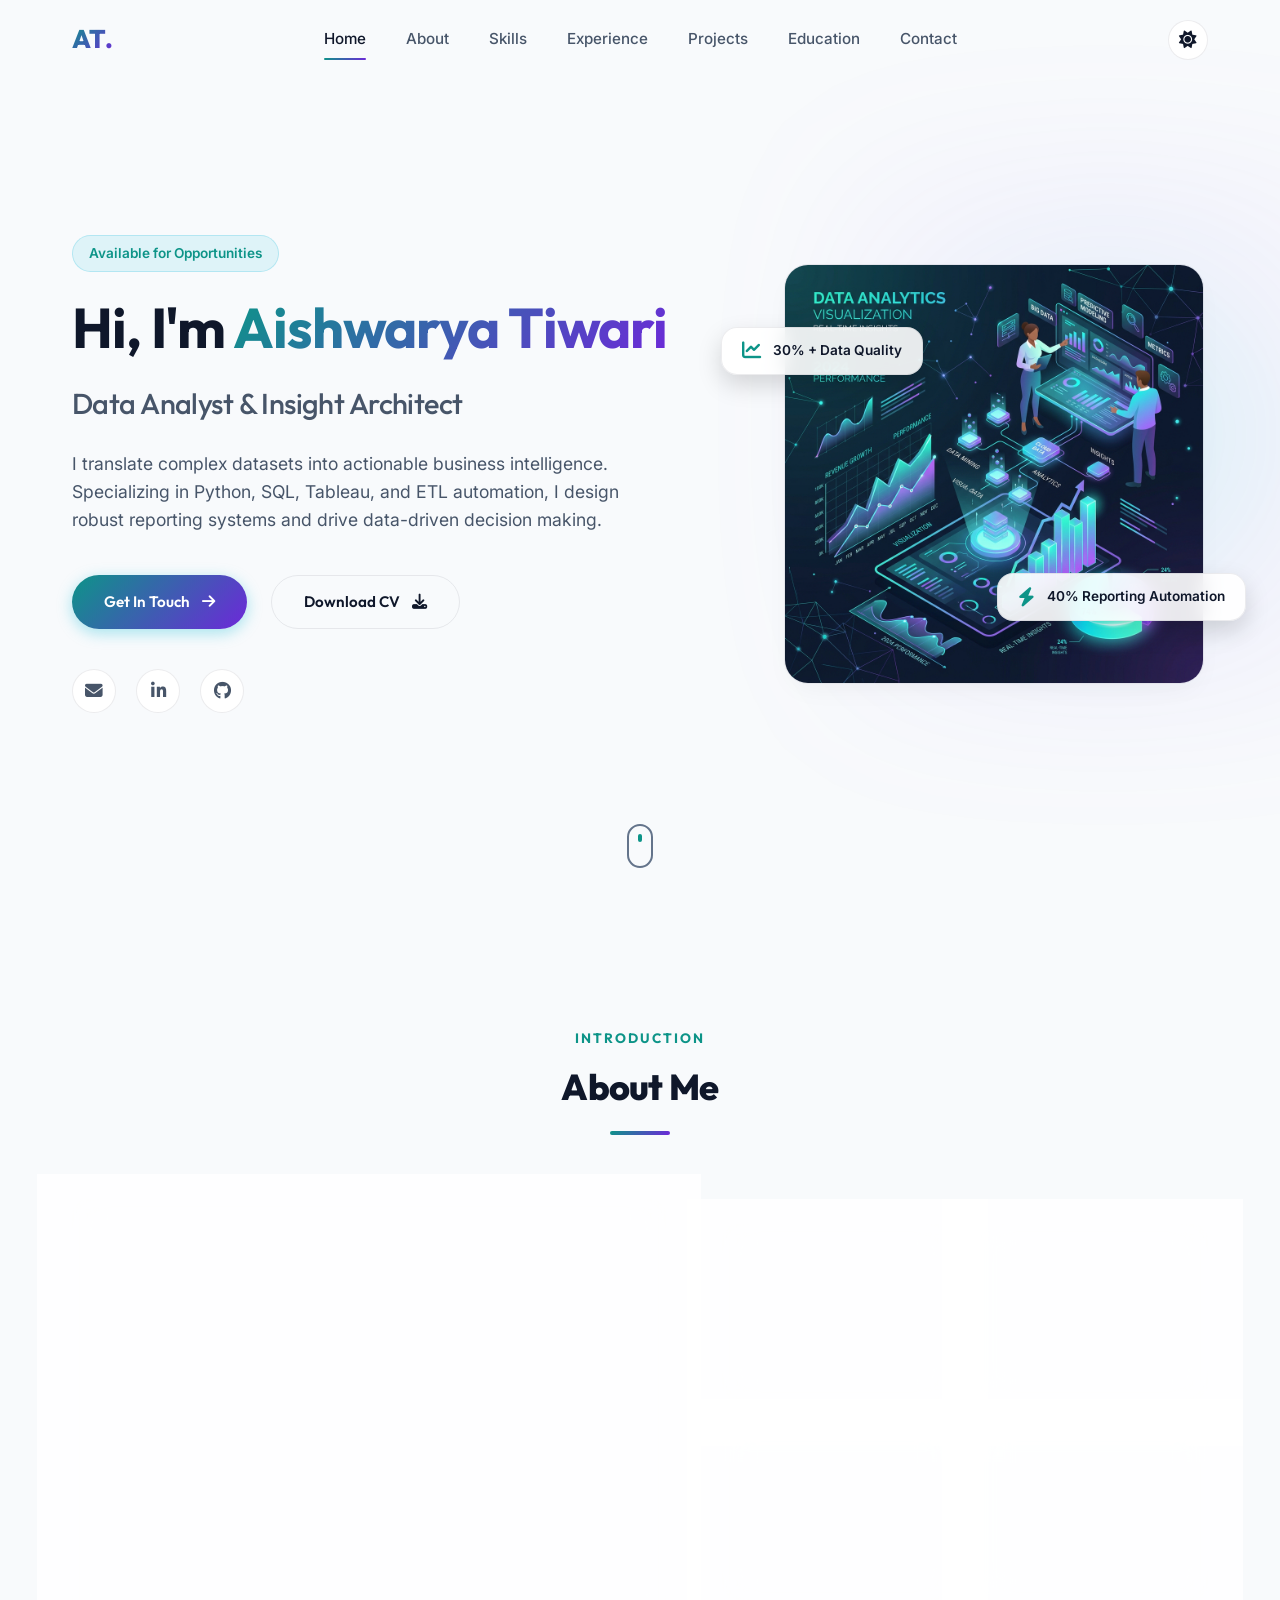
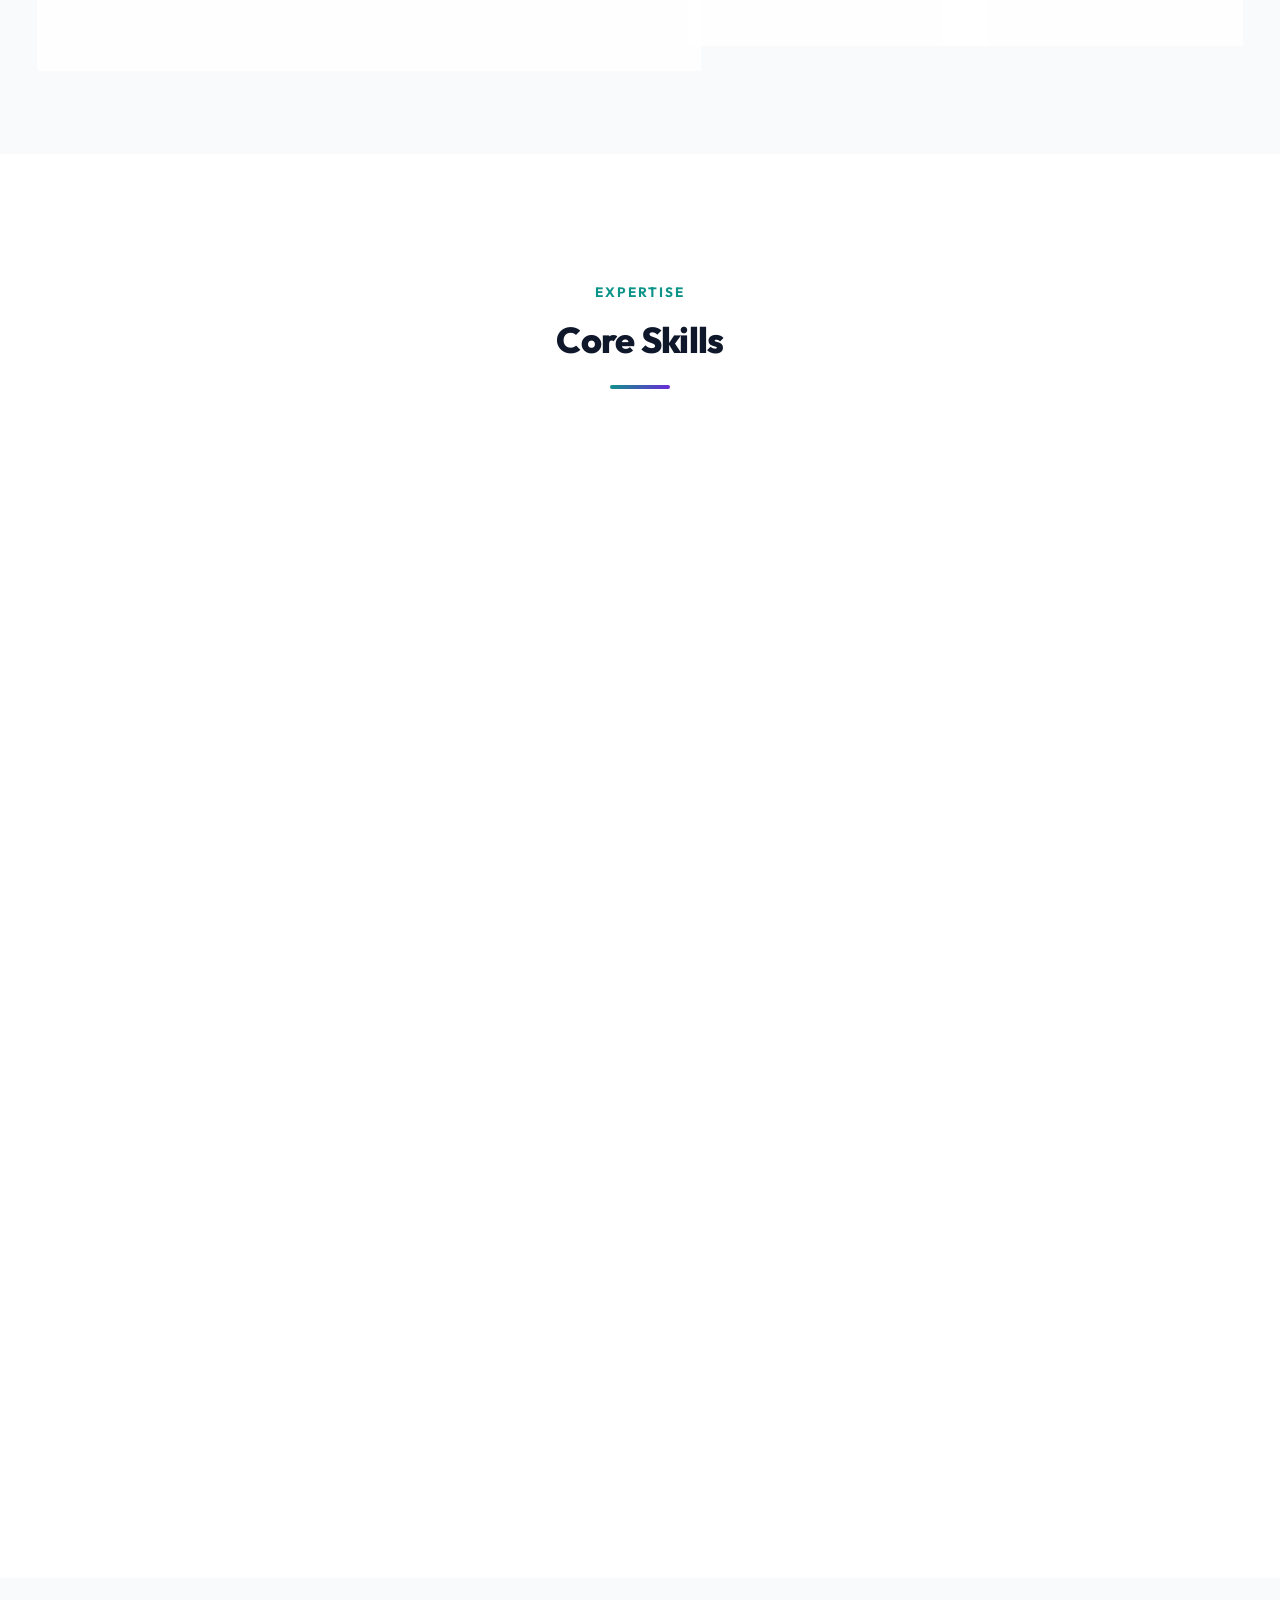
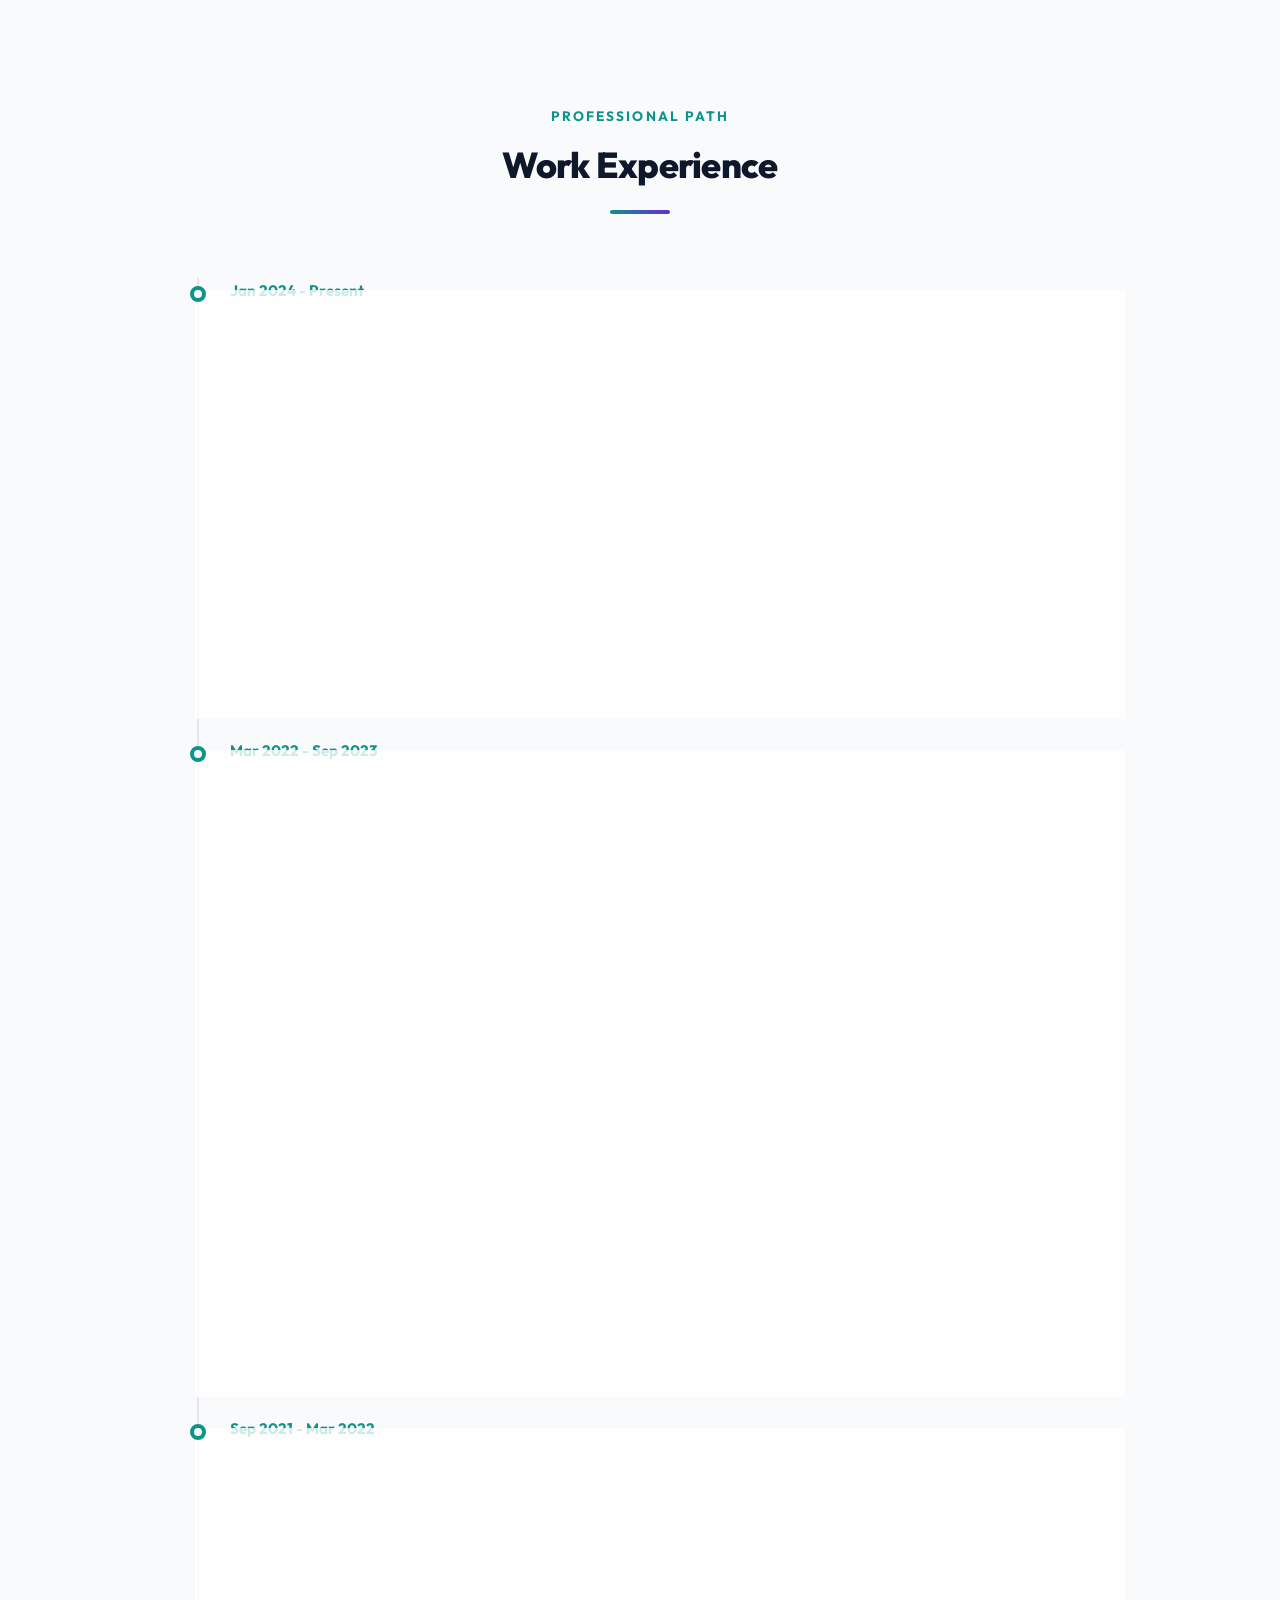
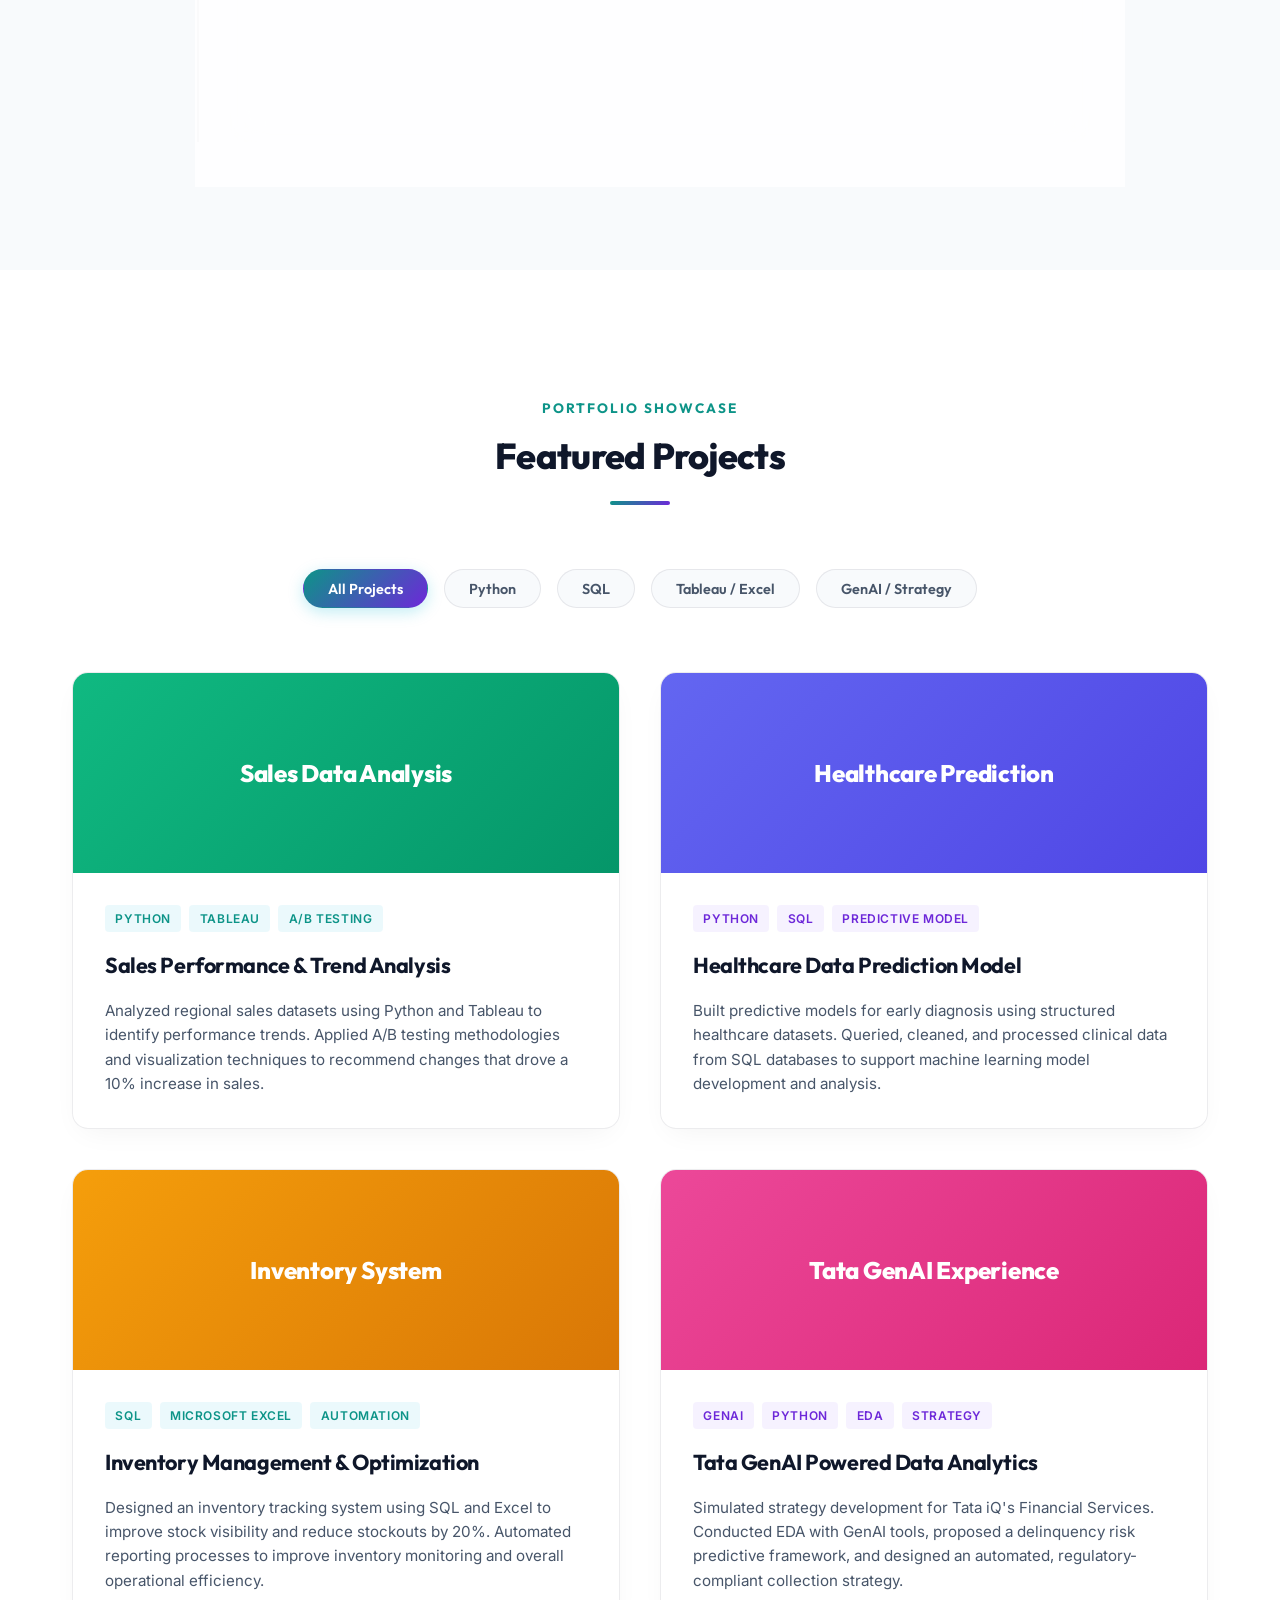
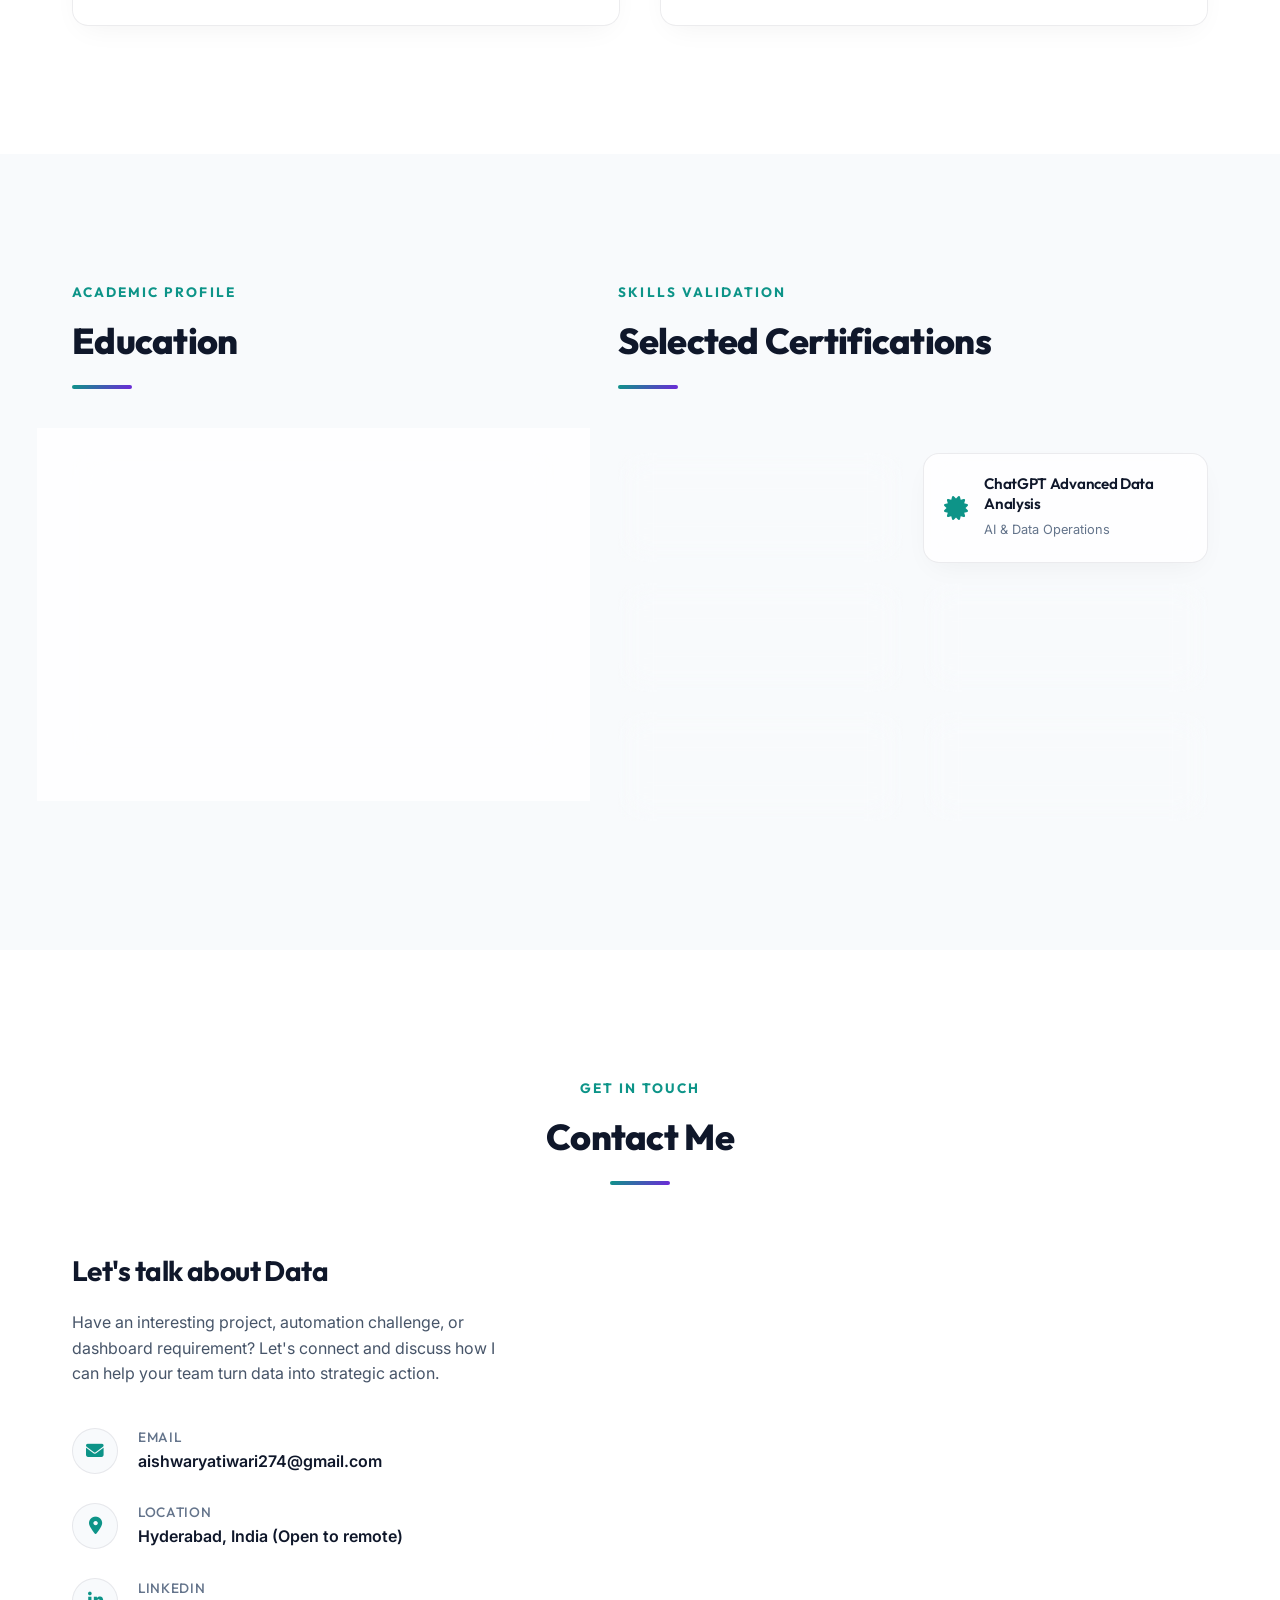
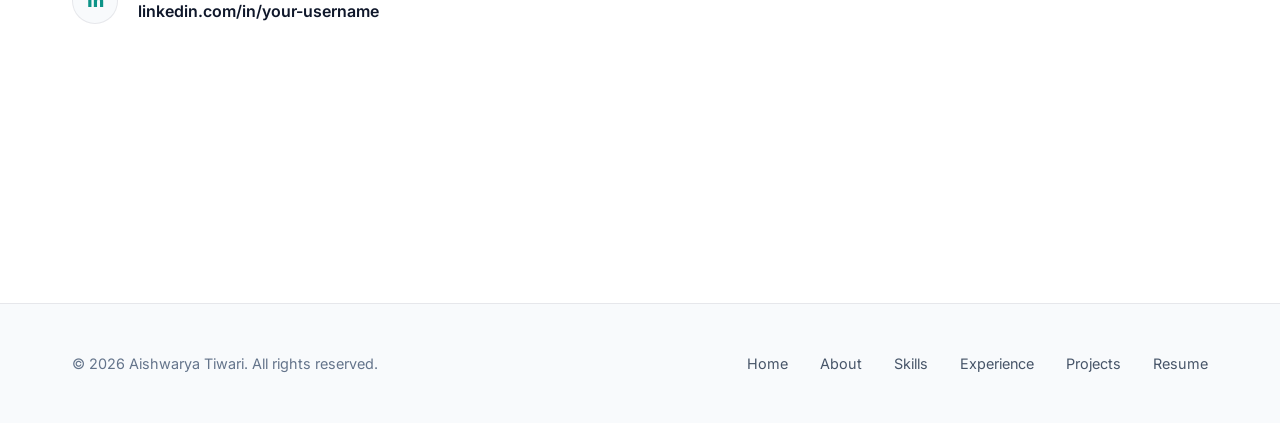
==== index.html @ 939f28e6 "Initial commit of professional portfolio website" ====
<!DOCTYPE html>
<html lang="en">
<head>
    <meta charset="UTF-8">
    <meta name="viewport" content="width=device-width, initial-scale=1.0">
    <meta name="description" content="Aishwarya Tiwari - Professional Data Analyst Portfolio. Highly skilled in SQL, Python, Tableau, ETL pipelines, and GenAI analytics.">
    <meta name="author" content="Aishwarya Tiwari">
    <title>Aishwarya Tiwari | Data Analyst Portfolio</title>
    
    <!-- Google Fonts -->
    <link rel="preconnect" href="https://fonts.googleapis.com">
    <link rel="preconnect" href="https://fonts.gstatic.com" crossorigin>
    <link href="https://fonts.googleapis.com/css2?family=Inter:wght@300;400;500;600;700&family=Outfit:wght@400;500;600;700;800&display=swap" rel="stylesheet">
    
    <!-- FontAwesome for Icons -->
    <link rel="stylesheet" href="https://cdnjs.cloudflare.com/ajax/libs/font-awesome/6.4.0/css/all.min.css">
    
    <!-- Core Stylesheet -->
    <link rel="stylesheet" href="style.css">
</head>
<body class="dark-theme">
    <!-- Navigation Bar -->
    <header class="navbar" id="navbar">
        <div class="nav-container">
            <a href="#home" class="logo">
                <span class="logo-accent">AT.</span>
            </a>
            
            <nav class="nav-links" id="nav-links">
                <a href="#home" class="nav-link active">Home</a>
                <a href="#about" class="nav-link">About</a>
                <a href="#skills" class="nav-link">Skills</a>
                <a href="#experience" class="nav-link">Experience</a>
                <a href="#projects" class="nav-link">Projects</a>
                <a href="#education" class="nav-link">Education</a>
                <a href="#contact" class="nav-link">Contact</a>
            </nav>
            
            <div class="nav-actions">
                <!-- Theme Toggle Switch -->
                <button class="theme-toggle" id="theme-toggle" aria-label="Toggle dark/light theme">
                    <i class="fa-solid fa-moon moon-icon"></i>
                    <i class="fa-solid fa-sun sun-icon"></i>
                </button>
                
                <!-- Mobile Navigation Toggle -->
                <button class="mobile-toggle" id="mobile-toggle" aria-label="Toggle menu">
                    <i class="fa-solid fa-bars"></i>
                </button>
            </div>
        </div>
    </header>

    <!-- Hero Section -->
    <section class="hero-section" id="home">
        <div class="container hero-container">
            <div class="hero-content">
                <span class="hero-badge reveal">Available for Opportunities</span>
                <h1 class="hero-title reveal">
                    Hi, I'm <span class="gradient-text">Aishwarya Tiwari</span>
                </h1>
                <h2 class="hero-subtitle reveal">Data Analyst &amp; Insight Architect</h2>
                <p class="hero-description reveal">
                    I translate complex datasets into actionable business intelligence. Specializing in Python, SQL, Tableau, and ETL automation, I design robust reporting systems and drive data-driven decision making.
                </p>
                <div class="hero-ctas reveal">
                    <a href="#contact" class="btn btn-primary">Get In Touch <i class="fa-solid fa-arrow-right"></i></a>
                    <a href="./resume_ats.pdf" target="_blank" class="btn btn-secondary">Download CV <i class="fa-solid fa-download"></i></a>
                </div>
                <div class="hero-socials reveal">
                    <a href="mailto:aishwaryatiwari274@gmail.com" title="Email Aishwarya" aria-label="Email"><i class="fa-solid fa-envelope"></i></a>
                    <a href="https://linkedin.com/in/your-username" target="_blank" rel="noopener noreferrer" title="LinkedIn Profile" aria-label="LinkedIn"><i class="fa-brands fa-linkedin-in"></i></a>
                    <a href="#" title="GitHub Portfolio" aria-label="GitHub"><i class="fa-brands fa-github"></i></a>
                </div>
            </div>
            <div class="hero-visual reveal">
                <div class="image-wrapper">
                    <img src="assets/data_analytics_hero.png" alt="Data Analytics and Visualization Graphic" class="hero-img">
                    <div class="floating-badge badge-1">
                        <i class="fa-solid fa-chart-line"></i>
                        <span>30% + Data Quality</span>
                    </div>
                    <div class="floating-badge badge-2">
                        <i class="fa-solid fa-bolt"></i>
                        <span>40% Reporting Automation</span>
                    </div>
                </div>
            </div>
        </div>
        <div class="scroll-indicator">
            <a href="#about" aria-label="Scroll Down">
                <div class="mouse">
                    <div class="wheel"></div>
                </div>
            </a>
        </div>
    </section>

    <!-- About Section -->
    <section class="about-section" id="about">
        <div class="container">
            <div class="section-header">
                <span class="section-subtitle">Introduction</span>
                <h2 class="section-title">About Me</h2>
                <div class="section-divider"></div>
            </div>
            <div class="about-grid">
                <div class="about-card glass reveal">
                    <h3 class="card-title">Professional Summary</h3>
                    <p class="about-text">
                        Results-driven Data Analyst with experience in data cleaning, transformation, dashboard development, ETL automation, statistical analysis, and business reporting across freelance and corporate environments.
                    </p>
                    <p class="about-text">
                        Skilled in Python, SQL, Excel, Tableau, Power BI, SAS, A/B testing, hypothesis testing, regression analysis, and data visualization. Proven ability to improve data quality, automate reporting, and deliver insights that support business growth and operational decision-making.
                    </p>
                </div>
                <div class="stats-grid reveal">
                    <div class="stat-card glass">
                        <span class="stat-number gradient-text">30%</span>
                        <span class="stat-label">Data Quality Improvement</span>
                    </div>
                    <div class="stat-card glass">
                        <span class="stat-number gradient-text">40%</span>
                        <span class="stat-label">Manual Effort Reduction</span>
                    </div>
                    <div class="stat-card glass">
                        <span class="stat-number gradient-text">15%</span>
                        <span class="stat-label">Conversion Rate Boost</span>
                    </div>
                    <div class="stat-card glass">
                        <span class="stat-number gradient-text">10%</span>
                        <span class="stat-label">Sales Performance Growth</span>
                    </div>
                </div>
            </div>
        </div>
    </section>

    <!-- Skills Section -->
    <section class="skills-section" id="skills">
        <div class="container">
            <div class="section-header">
                <span class="section-subtitle">Expertise</span>
                <h2 class="section-title">Core Skills</h2>
                <div class="section-divider"></div>
            </div>
            <div class="skills-grid">
                <!-- Category 1 -->
                <div class="skill-category-card glass reveal">
                    <div class="category-header">
                        <div class="category-icon-box"><i class="fa-solid fa-screwdriver-wrench"></i></div>
                        <h3>Tools</h3>
                    </div>
                    <div class="skills-list">
                        <span class="skill-badge">Python</span>
                        <span class="skill-badge">SQL</span>
                        <span class="skill-badge">Tableau</span>
                        <span class="skill-badge">Power BI</span>
                        <span class="skill-badge">Pandas</span>
                        <span class="skill-badge">NumPy</span>
                        <span class="skill-badge">Microsoft Excel</span>
                    </div>
                </div>
                
                <!-- Category 2 -->
                <div class="skill-category-card glass reveal">
                    <div class="category-header">
                        <div class="category-icon-box"><i class="fa-solid fa-magnifying-glass-chart"></i></div>
                        <h3>Analysis</h3>
                    </div>
                    <div class="skills-list">
                        <span class="skill-badge">Data Analysis</span>
                        <span class="skill-badge">Exploratory Data Analysis</span>
                        <span class="skill-badge">Statistical Analysis</span>
                        <span class="skill-badge">A/B Testing</span>
                        <span class="skill-badge">Hypothesis Testing</span>
                        <span class="skill-badge">Regression Analysis</span>
                    </div>
                </div>

                <!-- Category 3 -->
                <div class="skill-category-card glass reveal">
                    <div class="category-header">
                        <div class="category-icon-box"><i class="fa-solid fa-database"></i></div>
                        <h3>Data Operations</h3>
                    </div>
                    <div class="skills-list">
                        <span class="skill-badge">Data Cleaning</span>
                        <span class="skill-badge">Data Transformation</span>
                        <span class="skill-badge">Data Validation</span>
                        <span class="skill-badge">ETL Pipelines</span>
                        <span class="skill-badge">Data Preprocessing</span>
                        <span class="skill-badge">Data Quality</span>
                    </div>
                </div>

                <!-- Category 4 -->
                <div class="skill-category-card glass reveal">
                    <div class="category-header">
                        <div class="category-icon-box"><i class="fa-solid fa-chart-simple"></i></div>
                        <h3>Reporting</h3>
                    </div>
                    <div class="skills-list">
                        <span class="skill-badge">Dashboard Development</span>
                        <span class="skill-badge">Data Visualization</span>
                        <span class="skill-badge">Business Intelligence</span>
                        <span class="skill-badge">Reporting Automation</span>
                    </div>
                </div>

                <!-- Category 5 -->
                <div class="skill-category-card glass reveal span-2">
                    <div class="category-header">
                        <div class="category-icon-box"><i class="fa-solid fa-bullseye"></i></div>
                        <h3>Go-To-Market (GTM) Engineering</h3>
                    </div>
                    <div class="skills-list">
                        <span class="skill-badge">Go-To-Market (GTM) Strategy</span>
                        <span class="skill-badge">Customer Journey Tracking</span>
                        <span class="skill-badge">CRM System Architecture</span>
                        <span class="skill-badge">Revenue Operations (RevOps)</span>
                        <span class="skill-badge">Marketing Automation Systems</span>
                        <span class="skill-badge">API &amp; Webhook Integrations</span>
                        <span class="skill-badge">Product-Led Growth (PLG) Tech Stack</span>
                        <span class="skill-badge">Customer Data Platform (CDP) Setup</span>
                    </div>
                </div>
            </div>
        </div>
    </section>

    <!-- Experience Section -->
    <section class="experience-section" id="experience">
        <div class="container">
            <div class="section-header">
                <span class="section-subtitle">Professional Path</span>
                <h2 class="section-title">Work Experience</h2>
                <div class="section-divider"></div>
            </div>
            
            <div class="timeline">
                <!-- Item 1 -->
                <div class="timeline-item reveal">
                    <div class="timeline-dot"></div>
                    <div class="timeline-date">Jan 2024 - Present</div>
                    <div class="timeline-content glass">
                        <div class="timeline-header">
                            <div>
                                <h3 class="role-title">Freelance Data Analyst</h3>
                                <h4 class="company-name">Self-Employed</h4>
                            </div>
                            <span class="location-badge"><i class="fa-solid fa-location-dot"></i> Hyderabad, India</span>
                        </div>
                        <ul class="timeline-bullets">
                            <li>Developed interactive dashboards and reports for startups and SMEs using Tableau and Power BI, translating business needs into visual solutions.</li>
                            <li>Cleaned, profiled, and validated large datasets to improve data accuracy, reporting quality, and data catalog governance.</li>
                            <li>Built automated ETL pipelines using Python and SQL for streamlined reporting workflows and scheduled data updates.</li>
                        </ul>
                    </div>
                </div>

                <!-- Item 2 -->
                <div class="timeline-item reveal">
                    <div class="timeline-dot"></div>
                    <div class="timeline-date">Mar 2022 - Sep 2023</div>
                    <div class="timeline-content glass">
                        <div class="timeline-header">
                            <div>
                                <h3 class="role-title">Test Engineer (Data Quality)</h3>
                                <h4 class="company-name">Corporate Environment</h4>
                            </div>
                            <span class="location-badge"><i class="fa-solid fa-location-dot"></i> Indore, India</span>
                        </div>
                        <ul class="timeline-bullets">
                            <li>Performed rigorous data cleaning, schema transformation, and validation processes that improved overall data quality by 30%.</li>
                            <li>Conducted A/B testing and statistical analysis to evaluate product performance trends and suggest improvements that boosted conversion rates by 15%.</li>
                            <li>Designed interactive, real-time Tableau dashboards to monitor data metrics and assist operations in strategic decision-making.</li>
                            <li>Automated recurring data quality and ingestion reports using Python scripts and complex SQL queries, reducing manual reporting effort by 40%.</li>
                            <li>Extracted, structured, labeled, and cleaned data from AI-generated datasets and email panels for analytics workflows.</li>
                            <li>Collaborated with cross-functional teams in the United States and China to ensure data pipeline consistency and multi-region reporting accuracy.</li>
                            <li>Utilized Microsoft Excel extensively for quick analysis, reconciliation tasks, and data tracking.</li>
                        </ul>
                    </div>
                </div>

                <!-- Item 3 -->
                <div class="timeline-item reveal">
                    <div class="timeline-dot"></div>
                    <div class="timeline-date">Sep 2021 - Mar 2022</div>
                    <div class="timeline-content glass">
                        <div class="timeline-header">
                            <div>
                                <h3 class="role-title">Assistant System Engineer</h3>
                                <h4 class="company-name">Technology Firm</h4>
                            </div>
                            <span class="location-badge"><i class="fa-solid fa-location-dot"></i> Gurgaon, Manesar, India</span>
                        </div>
                        <ul class="timeline-bullets">
                            <li>Assisted with engineering data documentation, system health reporting, and issue tracking.</li>
                            <li>Analyzed technical system issues, documented solutions, and improved technical support workflows.</li>
                            <li>Coordinated with engineering teams to deliver status reports, data updates, and technical presentations.</li>
                        </ul>
                    </div>
                </div>
            </div>
        </div>
    </section>

    <!-- Projects Section -->
    <section class="projects-section" id="projects">
        <div class="container">
            <div class="section-header">
                <span class="section-subtitle">Portfolio Showcase</span>
                <h2 class="section-title">Featured Projects</h2>
                <div class="section-divider"></div>
            </div>

            <!-- Project Filters -->
            <div class="project-filters reveal">
                <button class="filter-btn active" data-filter="all">All Projects</button>
                <button class="filter-btn" data-filter="python">Python</button>
                <button class="filter-btn" data-filter="sql">SQL</button>
                <button class="filter-btn" data-filter="tableau">Tableau / Excel</button>
                <button class="filter-btn" data-filter="genai">GenAI / Strategy</button>
            </div>

            <!-- Projects Grid -->
            <div class="projects-grid">
                <!-- Project 1 -->
                <div class="project-card glass reveal" data-tags="python tableau">
                    <div class="project-media">
                        <div class="project-overlay">
                            <span class="project-icon"><i class="fa-solid fa-chart-pie"></i></span>
                        </div>
                        <div class="project-media-placeholder p-gradient-1">
                            <span>Sales Data Analysis</span>
                        </div>
                    </div>
                    <div class="project-info">
                        <div class="project-tags">
                            <span class="tag">Python</span>
                            <span class="tag">Tableau</span>
                            <span class="tag">A/B Testing</span>
                        </div>
                        <h3 class="project-title">Sales Performance &amp; Trend Analysis</h3>
                        <p class="project-description">
                            Analyzed regional sales datasets using Python and Tableau to identify performance trends. Applied A/B testing methodologies and visualization techniques to recommend changes that drove a 10% increase in sales.
                        </p>
                    </div>
                </div>

                <!-- Project 2 -->
                <div class="project-card glass reveal" data-tags="python sql">
                    <div class="project-media">
                        <div class="project-overlay">
                            <span class="project-icon"><i class="fa-solid fa-heart-pulse"></i></span>
                        </div>
                        <div class="project-media-placeholder p-gradient-2">
                            <span>Healthcare Prediction</span>
                        </div>
                    </div>
                    <div class="project-info">
                        <div class="project-tags">
                            <span class="tag">Python</span>
                            <span class="tag">SQL</span>
                            <span class="tag">Predictive Model</span>
                        </div>
                        <h3 class="project-title">Healthcare Data Prediction Model</h3>
                        <p class="project-description">
                            Built predictive models for early diagnosis using structured healthcare datasets. Queried, cleaned, and processed clinical data from SQL databases to support machine learning model development and analysis.
                        </p>
                    </div>
                </div>

                <!-- Project 3 -->
                <div class="project-card glass reveal" data-tags="sql tableau">
                    <div class="project-media">
                        <div class="project-overlay">
                            <span class="project-icon"><i class="fa-solid fa-warehouse"></i></span>
                        </div>
                        <div class="project-media-placeholder p-gradient-3">
                            <span>Inventory System</span>
                        </div>
                    </div>
                    <div class="project-info">
                        <div class="project-tags">
                            <span class="tag">SQL</span>
                            <span class="tag">Microsoft Excel</span>
                            <span class="tag">Automation</span>
                        </div>
                        <h3 class="project-title">Inventory Management &amp; Optimization</h3>
                        <p class="project-description">
                            Designed an inventory tracking system using SQL and Excel to improve stock visibility and reduce stockouts by 20%. Automated reporting processes to improve inventory monitoring and overall operational efficiency.
                        </p>
                    </div>
                </div>

                <!-- Project 4 -->
                <div class="project-card glass reveal" data-tags="genai python">
                    <div class="project-media">
                        <div class="project-overlay">
                            <span class="project-icon"><i class="fa-solid fa-brain"></i></span>
                        </div>
                        <div class="project-media-placeholder p-gradient-4">
                            <span>Tata GenAI Experience</span>
                        </div>
                    </div>
                    <div class="project-info">
                        <div class="project-tags">
                            <span class="tag">GenAI</span>
                            <span class="tag">Python</span>
                            <span class="tag">EDA</span>
                            <span class="tag">Strategy</span>
                        </div>
                        <h3 class="project-title">Tata GenAI Powered Data Analytics</h3>
                        <p class="project-description">
                            Simulated strategy development for Tata iQ's Financial Services. Conducted EDA with GenAI tools, proposed a delinquency risk predictive framework, and designed an automated, regulatory-compliant collection strategy.
                        </p>
                    </div>
                </div>
            </div>
        </div>
    </section>

    <!-- Education & Certifications Section -->
    <section class="education-section" id="education">
        <div class="container">
            <div class="edu-cert-grid">
                <!-- Education -->
                <div class="education-box reveal">
                    <div class="section-header align-left">
                        <span class="section-subtitle">Academic Profile</span>
                        <h2 class="section-title">Education</h2>
                        <div class="section-divider"></div>
                    </div>
                    <div class="education-card glass">
                        <div class="edu-icon"><i class="fa-solid fa-graduation-cap"></i></div>
                        <div class="edu-details">
                            <span class="edu-year">2015 - 2019</span>
                            <h3 class="edu-degree">Bachelor of Engineering</h3>
                            <h4 class="edu-institute">Samrat Ashok Technological Institute</h4>
                            <p class="edu-text">Completed engineering degree with coursework focusing on logic, computing systems, analytics, and problem-solving methodologies.</p>
                        </div>
                    </div>
                </div>

                <!-- Certifications -->
                <div class="certifications-box reveal">
                    <div class="section-header align-left">
                        <span class="section-subtitle">Skills Validation</span>
                        <h2 class="section-title">Selected Certifications</h2>
                        <div class="section-divider"></div>
                    </div>
                    <div class="cert-grid">
                        <div class="cert-card glass">
                            <i class="fa-solid fa-certificate cert-icon"></i>
                            <div>
                                <h4>Google Data Analytics Specialization</h4>
                                <span>Coursera</span>
                            </div>
                        </div>
                        <div class="cert-card glass">
                            <i class="fa-solid fa-certificate cert-icon"></i>
                            <div>
                                <h4>ChatGPT Advanced Data Analysis</h4>
                                <span>AI &amp; Data Operations</span>
                            </div>
                        </div>
                        <div class="cert-card glass">
                            <i class="fa-solid fa-certificate cert-icon"></i>
                            <div>
                                <h4>Generative AI Prompt Engineering</h4>
                                <span>AI Applications</span>
                            </div>
                        </div>
                        <div class="cert-card glass">
                            <i class="fa-solid fa-certificate cert-icon"></i>
                            <div>
                                <h4>Data Analysis with R Programming</h4>
                                <span>Statistical Analytics</span>
                            </div>
                        </div>
                        <div class="cert-card glass">
                            <i class="fa-solid fa-certificate cert-icon"></i>
                            <div>
                                <h4>Data Through the Art of Visualization</h4>
                                <span>BI &amp; Presentation</span>
                            </div>
                        </div>
                        <div class="cert-card glass">
                            <i class="fa-solid fa-certificate cert-icon"></i>
                            <div>
                                <h4>Process Data from Dirty to Clean</h4>
                                <span>Data Wrangling</span>
                            </div>
                        </div>
                    </div>
                </div>
            </div>
        </div>
    </section>

    <!-- Contact Section -->
    <section class="contact-section" id="contact">
        <div class="container">
            <div class="section-header">
                <span class="section-subtitle">Get in Touch</span>
                <h2 class="section-title">Contact Me</h2>
                <div class="section-divider"></div>
            </div>

            <div class="contact-grid">
                <div class="contact-info-panel reveal">
                    <h3 class="contact-panel-title">Let's talk about Data</h3>
                    <p class="contact-panel-text">
                        Have an interesting project, automation challenge, or dashboard requirement? Let's connect and discuss how I can help your team turn data into strategic action.
                    </p>
                    
                    <div class="contact-details-list">
                        <div class="contact-item">
                            <div class="contact-icon"><i class="fa-solid fa-envelope"></i></div>
                            <div>
                                <h4>Email</h4>
                                <a href="mailto:aishwaryatiwari274@gmail.com">aishwaryatiwari274@gmail.com</a>
                            </div>
                        </div>
                        
                        <div class="contact-item">
                            <div class="contact-icon"><i class="fa-solid fa-location-dot"></i></div>
                            <div>
                                <h4>Location</h4>
                                <span>Hyderabad, India (Open to remote)</span>
                            </div>
                        </div>

                        <div class="contact-item">
                            <div class="contact-icon"><i class="fa-brands fa-linkedin-in"></i></div>
                            <div>
                                <h4>LinkedIn</h4>
                                <a href="https://linkedin.com/in/your-username" target="_blank" rel="noopener noreferrer">linkedin.com/in/your-username</a>
                            </div>
                        </div>
                    </div>
                </div>

                <div class="contact-form-panel glass reveal">
                    <form id="contact-form" class="contact-form">
                        <div class="form-row">
                            <div class="form-group">
                                <label for="form-name">Name</label>
                                <input type="text" id="form-name" placeholder="John Doe" required>
                            </div>
                            <div class="form-group">
                                <label for="form-email">Email</label>
                                <input type="email" id="form-email" placeholder="john@example.com" required>
                            </div>
                        </div>
                        <div class="form-group">
                            <label for="form-subject">Subject</label>
                            <input type="text" id="form-subject" placeholder="Project Discussion" required>
                        </div>
                        <div class="form-group">
                            <label for="form-message">Message</label>
                            <textarea id="form-message" rows="5" placeholder="Write your message here..." required></textarea>
                        </div>
                        
                        <button type="submit" class="btn btn-primary btn-submit">
                            Send Message <i class="fa-solid fa-paper-plane"></i>
                        </button>
                    </form>
                    <div id="form-status" class="form-status hidden"></div>
                </div>
            </div>
        </div>
    </section>

    <!-- Footer -->
    <footer class="footer">
        <div class="container footer-container">
            <p class="copyright">&copy; 2026 Aishwarya Tiwari. All rights reserved.</p>
            <div class="footer-links">
                <a href="#home">Home</a>
                <a href="#about">About</a>
                <a href="#skills">Skills</a>
                <a href="#experience">Experience</a>
                <a href="#projects">Projects</a>
                <a href="./resume_ats.pdf" target="_blank">Resume</a>
            </div>
        </div>
    </footer>

    <!-- Core Script -->
    <script src="script.js"></script>
</body>
</html>
---- style.css ----
/* ==========================================================================
   CSS Variables & Theme Definitions
   ========================================================================== */
:root {
    /* Fonts */
    --font-heading: 'Outfit', sans-serif;
    --font-body: 'Inter', sans-serif;
    
    /* Layout */
    --max-width: 1200px;
    --nav-height: 80px;
    
    /* Transitions */
    --transition-fast: all 0.2s cubic-bezier(0.4, 0, 0.2, 1);
    --transition-normal: all 0.4s cubic-bezier(0.4, 0, 0.2, 1);
    --transition-slow: all 0.6s cubic-bezier(0.4, 0, 0.2, 1);
}

/* Dark Theme (Default) */
body.dark-theme {
    --bg-primary: #080c14;
    --bg-secondary: #0f1524;
    --bg-glass: rgba(15, 21, 36, 0.75);
    --border-color: rgba(255, 255, 255, 0.08);
    --border-glow: rgba(6, 182, 212, 0.2);
    
    --text-primary: #f3f4f6;
    --text-secondary: #9ca3af;
    --text-muted: #6b7280;
    
    --accent-primary: #06b6d4;     /* Teal */
    --accent-secondary: #8b5cf6;   /* Violet */
    --accent-tertiary: #06b6d4;
    --gradient-1: linear-gradient(135deg, #06b6d4 0%, #8b5cf6 100%);
    --gradient-2: linear-gradient(135deg, #3b82f6 0%, #06b6d4 100%);
    
    --card-shadow: 0 10px 30px -10px rgba(0, 0, 0, 0.6);
    --hover-shadow: 0 20px 40px -15px rgba(6, 182, 212, 0.25);
    --nav-shadow: 0 4px 30px rgba(0, 0, 0, 0.3);
    
    --scrollbar-track: #080c14;
    --scrollbar-thumb: #1e293b;
    --scrollbar-thumb-hover: #334155;
    
    --floating-badge-bg: rgba(15, 21, 36, 0.85);
}

/* Light Theme */
body.light-theme {
    --bg-primary: #f8fafc;
    --bg-secondary: #ffffff;
    --bg-glass: rgba(255, 255, 255, 0.8);
    --border-color: rgba(15, 23, 42, 0.08);
    --border-glow: rgba(13, 148, 136, 0.15);
    
    --text-primary: #0f172a;
    --text-secondary: #475569;
    --text-muted: #64748b;
    
    --accent-primary: #0d9488;     /* Teal */
    --accent-secondary: #6d28d9;   /* Violet */
    --accent-tertiary: #0284c7;    /* Sky Blue */
    --gradient-1: linear-gradient(135deg, #0d9488 0%, #6d28d9 100%);
    --gradient-2: linear-gradient(135deg, #2563eb 0%, #0d9488 100%);
    
    --card-shadow: 0 10px 30px -10px rgba(15, 23, 42, 0.06);
    --hover-shadow: 0 20px 40px -15px rgba(13, 148, 136, 0.15);
    --nav-shadow: 0 4px 30px rgba(15, 23, 42, 0.03);
    
    --scrollbar-track: #f1f5f9;
    --scrollbar-thumb: #cbd5e1;
    --scrollbar-thumb-hover: #94a3b8;
    
    --floating-badge-bg: rgba(255, 255, 255, 0.9);
}

/* ==========================================================================
   Reset & Base Styles
   ========================================================================== */
* {
    margin: 0;
    padding: 0;
    box-sizing: border-box;
    scroll-behavior: smooth;
}

body {
    font-family: var(--font-body);
    background-color: var(--bg-primary);
    color: var(--text-primary);
    line-height: 1.6;
    overflow-x: hidden;
    transition: background-color 0.4s ease, color 0.4s ease;
}

h1, h2, h3, h4, h5, h6 {
    font-family: var(--font-heading);
    font-weight: 700;
    letter-spacing: -0.02em;
}

a {
    color: inherit;
    text-decoration: none;
    transition: var(--transition-fast);
}

ul {
    list-style: none;
}

img {
    max-width: 100%;
    height: auto;
    display: block;
}

/* Custom Scrollbar */
::-webkit-scrollbar {
    width: 10px;
}
::-webkit-scrollbar-track {
    background: var(--scrollbar-track);
}
::-webkit-scrollbar-thumb {
    background: var(--scrollbar-thumb);
    border-radius: 5px;
    border: 2px solid var(--scrollbar-track);
}
::-webkit-scrollbar-thumb:hover {
    background: var(--scrollbar-thumb-hover);
}

/* Container */
.container {
    width: 100%;
    max-width: var(--max-width);
    margin: 0 auto;
    padding: 0 2rem;
}

/* Glassmorphism Base */
.glass {
    background: var(--bg-glass);
    backdrop-filter: blur(16px);
    -webkit-backdrop-filter: blur(16px);
    border: 1px solid var(--border-color);
    box-shadow: var(--card-shadow);
    border-radius: 16px;
    transition: var(--transition-normal);
}

/* ==========================================================================
   Scroll Reveal System
   ========================================================================== */
.reveal {
    opacity: 0;
    transform: translateY(30px);
    transition: opacity 0.8s cubic-bezier(0.16, 1, 0.3, 1), 
                transform 0.8s cubic-bezier(0.16, 1, 0.3, 1);
}

.reveal.active {
    opacity: 1;
    transform: translateY(0);
}

/* ==========================================================================
   Buttons
   ========================================================================== */
.btn {
    display: inline-flex;
    align-items: center;
    gap: 0.75rem;
    padding: 0.875rem 2rem;
    border-radius: 50px;
    font-family: var(--font-heading);
    font-weight: 600;
    font-size: 0.95rem;
    cursor: pointer;
    transition: var(--transition-normal);
    border: none;
    outline: none;
}

.btn-primary {
    background: var(--gradient-1);
    color: #ffffff;
    box-shadow: 0 4px 15px rgba(6, 182, 212, 0.35);
}

.btn-primary:hover {
    transform: translateY(-3px);
    box-shadow: 0 8px 25px rgba(6, 182, 212, 0.45);
}

.btn-secondary {
    background: transparent;
    color: var(--text-primary);
    border: 1px solid var(--border-color);
}

.btn-secondary:hover {
    background: var(--bg-secondary);
    border-color: var(--accent-primary);
    transform: translateY(-3px);
}

/* Gradient Text */
.gradient-text {
    background: var(--gradient-1);
    -webkit-background-clip: text;
    -webkit-text-fill-color: transparent;
    background-clip: text;
}

/* Section Header styling */
.section-header {
    text-align: center;
    margin-bottom: 4rem;
}

.section-header.align-left {
    text-align: left;
}

.section-subtitle {
    font-family: var(--font-heading);
    font-size: 0.85rem;
    text-transform: uppercase;
    letter-spacing: 0.15em;
    color: var(--accent-primary);
    font-weight: 700;
    display: block;
    margin-bottom: 0.5rem;
}

.section-title {
    font-size: 2.25rem;
    font-weight: 800;
    color: var(--text-primary);
}

.section-divider {
    width: 60px;
    height: 4px;
    background: var(--gradient-1);
    margin: 1rem auto 0;
    border-radius: 2px;
}

.section-header.align-left .section-divider {
    margin-left: 0;
}

/* ==========================================================================
   Navigation Bar
   ========================================================================== */
.navbar {
    position: fixed;
    top: 0;
    left: 0;
    width: 100%;
    height: var(--nav-height);
    z-index: 1000;
    transition: var(--transition-normal);
    display: flex;
    align-items: center;
    border-bottom: 1px solid transparent;
}

.navbar.scrolled {
    height: 70px;
    background: var(--bg-glass);
    backdrop-filter: blur(20px);
    -webkit-backdrop-filter: blur(20px);
    border-bottom: 1px solid var(--border-color);
    box-shadow: var(--nav-shadow);
}

.nav-container {
    width: 100%;
    max-width: var(--max-width);
    margin: 0 auto;
    padding: 0 2rem;
    display: flex;
    justify-content: space-between;
    align-items: center;
}

.logo {
    font-family: var(--font-heading);
    font-weight: 800;
    font-size: 1.6rem;
    color: var(--text-primary);
}

.logo-accent {
    background: var(--gradient-1);
    -webkit-background-clip: text;
    -webkit-text-fill-color: transparent;
    background-clip: text;
}

.nav-links {
    display: flex;
    gap: 2.5rem;
}

.nav-link {
    font-size: 0.95rem;
    font-weight: 500;
    color: var(--text-secondary);
    position: relative;
    padding: 0.5rem 0;
}

.nav-link:hover, .nav-link.active {
    color: var(--text-primary);
}

.nav-link::after {
    content: '';
    position: absolute;
    bottom: 0;
    left: 0;
    width: 0;
    height: 2px;
    background: var(--gradient-1);
    transition: var(--transition-normal);
    border-radius: 2px;
}

.nav-link:hover::after, .nav-link.active::after {
    width: 100%;
}

.nav-actions {
    display: flex;
    align-items: center;
    gap: 1.5rem;
}

/* Theme Toggle Button */
.theme-toggle {
    background: var(--bg-secondary);
    border: 1px solid var(--border-color);
    color: var(--text-primary);
    width: 40px;
    height: 40px;
    border-radius: 50%;
    display: flex;
    align-items: center;
    justify-content: center;
    cursor: pointer;
    font-size: 1.1rem;
    transition: var(--transition-normal);
}

.theme-toggle:hover {
    border-color: var(--accent-primary);
    color: var(--accent-primary);
    transform: scale(1.05);
}

body.dark-theme .sun-icon {
    display: none;
}
body.dark-theme .moon-icon {
    display: block;
}
body.light-theme .sun-icon {
    display: block;
}
body.light-theme .moon-icon {
    display: none;
}

.mobile-toggle {
    display: none;
    background: none;
    border: none;
    color: var(--text-primary);
    font-size: 1.4rem;
    cursor: pointer;
}

/* ==========================================================================
   Hero Section
   ========================================================================== */
.hero-section {
    min-height: 100vh;
    display: flex;
    align-items: center;
    padding-top: var(--nav-height);
    position: relative;
    overflow: hidden;
}

/* Abstract subtle gradient backing glow */
.hero-section::before {
    content: '';
    position: absolute;
    top: 15%;
    right: -10%;
    width: 600px;
    height: 600px;
    background: radial-gradient(circle, rgba(6, 182, 212, 0.15) 0%, rgba(139, 92, 246, 0.05) 50%, rgba(0,0,0,0) 100%);
    z-index: -1;
    filter: blur(60px);
}

.hero-container {
    display: grid;
    grid-template-columns: 1.2fr 0.8fr;
    gap: 4rem;
    align-items: center;
    padding-top: 2rem;
    padding-bottom: 4rem;
}

.hero-badge {
    display: inline-flex;
    align-items: center;
    background: rgba(6, 182, 212, 0.1);
    color: var(--accent-primary);
    border: 1px solid rgba(6, 182, 212, 0.2);
    padding: 0.4rem 1rem;
    border-radius: 50px;
    font-size: 0.85rem;
    font-weight: 600;
    margin-bottom: 1.5rem;
}

.hero-title {
    font-size: 3.5rem;
    line-height: 1.15;
    margin-bottom: 1.25rem;
}

.hero-subtitle {
    font-size: 1.8rem;
    font-weight: 500;
    color: var(--text-secondary);
    margin-bottom: 1.5rem;
}

.hero-description {
    font-size: 1.1rem;
    color: var(--text-secondary);
    margin-bottom: 2.5rem;
    max-width: 580px;
}

.hero-ctas {
    display: flex;
    gap: 1.5rem;
    margin-bottom: 2.5rem;
}

.hero-socials {
    display: flex;
    gap: 1.25rem;
}

.hero-socials a {
    width: 44px;
    height: 44px;
    border-radius: 50%;
    background: var(--bg-secondary);
    border: 1px solid var(--border-color);
    display: flex;
    align-items: center;
    justify-content: center;
    font-size: 1.1rem;
    color: var(--text-secondary);
}

.hero-socials a:hover {
    color: #ffffff;
    background: var(--gradient-1);
    border-color: transparent;
    transform: translateY(-3px);
}

.hero-visual {
    display: flex;
    justify-content: center;
    position: relative;
}

.image-wrapper {
    position: relative;
    width: 100%;
    max-width: 420px;
}

.hero-img {
    border-radius: 24px;
    box-shadow: var(--card-shadow);
    border: 1px solid var(--border-color);
}

.floating-badge {
    position: absolute;
    background: var(--floating-badge-bg);
    border: 1px solid var(--border-color);
    border-radius: 16px;
    padding: 0.75rem 1.25rem;
    display: flex;
    align-items: center;
    gap: 0.75rem;
    box-shadow: 0 10px 25px rgba(0,0,0,0.15);
    animation: floating 4s ease-in-out infinite;
    backdrop-filter: blur(10px);
    -webkit-backdrop-filter: blur(10px);
}

.floating-badge i {
    color: var(--accent-primary);
    font-size: 1.2rem;
}

.floating-badge span {
    font-size: 0.85rem;
    font-weight: 600;
    color: var(--text-primary);
}

.badge-1 {
    top: 15%;
    left: -15%;
    animation-delay: 0s;
}

.badge-2 {
    bottom: 15%;
    right: -10%;
    animation-delay: 2s;
}

@keyframes floating {
    0%, 100% {
        transform: translateY(0);
    }
    50% {
        transform: translateY(-10px);
    }
}

.scroll-indicator {
    position: absolute;
    bottom: 2rem;
    left: 50%;
    transform: translateX(-50%);
    display: flex;
    justify-content: center;
    z-index: 10;
}

.mouse {
    width: 26px;
    height: 44px;
    border: 2px solid var(--text-muted);
    border-radius: 20px;
    position: relative;
}

.wheel {
    width: 4px;
    height: 8px;
    background-color: var(--accent-primary);
    border-radius: 2px;
    position: absolute;
    top: 8px;
    left: 50%;
    transform: translateX(-50%);
    animation: scroll-wheel 1.6s infinite;
}

@keyframes scroll-wheel {
    0% {
        opacity: 1;
        top: 8px;
    }
    100% {
        opacity: 0;
        top: 24px;
    }
}

/* ==========================================================================
   About Section
   ========================================================================== */
.about-section {
    padding: 8rem 0;
}

.about-grid {
    display: grid;
    grid-template-columns: 1.1fr 0.9fr;
    gap: 3.5rem;
    align-items: center;
}

.about-card {
    padding: 3rem;
}

.card-title {
    font-size: 1.5rem;
    margin-bottom: 1.5rem;
    display: flex;
    align-items: center;
    gap: 0.75rem;
}

.about-text {
    color: var(--text-secondary);
    margin-bottom: 1.5rem;
    font-size: 1.05rem;
}

.about-text:last-child {
    margin-bottom: 0;
}

.stats-grid {
    display: grid;
    grid-template-columns: repeat(2, 1fr);
    gap: 1.5rem;
}

.stat-card {
    padding: 2rem 1.5rem;
    text-align: center;
    display: flex;
    flex-direction: column;
    justify-content: center;
    align-items: center;
}

.stat-number {
    font-size: 2.5rem;
    font-weight: 800;
    font-family: var(--font-heading);
    margin-bottom: 0.5rem;
}

.stat-label {
    font-size: 0.85rem;
    font-weight: 500;
    color: var(--text-secondary);
    text-transform: uppercase;
    letter-spacing: 0.05em;
    line-height: 1.4;
}

/* ==========================================================================
   Skills Section
   ========================================================================== */
.skills-section {
    padding: 8rem 0;
    background-color: var(--bg-secondary);
}

.skills-grid {
    display: grid;
    grid-template-columns: repeat(2, 1fr);
    gap: 2rem;
}

.skill-category-card {
    padding: 2.5rem;
}

.category-header {
    display: flex;
    align-items: center;
    gap: 1.25rem;
    margin-bottom: 2rem;
}

.category-icon-box {
    width: 46px;
    height: 46px;
    border-radius: 12px;
    background: rgba(6, 182, 212, 0.1);
    color: var(--accent-primary);
    display: flex;
    align-items: center;
    justify-content: center;
    font-size: 1.3rem;
}

.skill-category-card:nth-child(2) .category-icon-box {
    background: rgba(139, 92, 246, 0.1);
    color: var(--accent-secondary);
}

.skill-category-card:nth-child(3) .category-icon-box {
    background: rgba(6, 182, 212, 0.1);
    color: var(--accent-primary);
}

.skill-category-card:nth-child(4) .category-icon-box {
    background: rgba(139, 92, 246, 0.1);
    color: var(--accent-secondary);
}

.skill-category-card:nth-child(5) .category-icon-box {
    background: rgba(6, 182, 212, 0.1);
    color: var(--accent-primary);
}

@media (min-width: 769px) {
    .skills-grid .span-2 {
        grid-column: span 2;
    }
}

.category-header h3 {
    font-size: 1.35rem;
    color: var(--text-primary);
}

.skills-list {
    display: flex;
    flex-wrap: wrap;
    gap: 0.875rem;
}

.skill-badge {
    background: var(--bg-primary);
    border: 1px solid var(--border-color);
    color: var(--text-secondary);
    padding: 0.5rem 1.1rem;
    border-radius: 50px;
    font-size: 0.9rem;
    font-weight: 500;
    transition: var(--transition-fast);
}

.skill-badge:hover {
    border-color: var(--accent-primary);
    color: var(--text-primary);
    transform: translateY(-2px);
    box-shadow: 0 4px 12px rgba(6, 182, 212, 0.15);
}

.skill-category-card:hover {
    border-color: var(--border-glow);
    box-shadow: var(--hover-shadow);
}

/* ==========================================================================
   Experience Section
   ========================================================================== */
.experience-section {
    padding: 8rem 0;
}

.timeline {
    position: relative;
    max-width: 900px;
    margin: 0 auto;
    padding-left: 2.5rem;
}

/* Timeline Vertical Line */
.timeline::before {
    content: '';
    position: absolute;
    top: 0;
    left: 7px;
    width: 2px;
    height: 100%;
    background: var(--border-color);
}

.timeline-item {
    position: relative;
    margin-bottom: 4rem;
}

.timeline-item:last-child {
    margin-bottom: 0;
}

.timeline-dot {
    position: absolute;
    left: -2.5rem;
    top: 8px;
    width: 16px;
    height: 16px;
    border-radius: 50%;
    background: var(--bg-primary);
    border: 4px solid var(--accent-primary);
    z-index: 2;
    transition: var(--transition-fast);
}

.timeline-item:hover .timeline-dot {
    background: var(--accent-primary);
    box-shadow: 0 0 12px var(--accent-primary);
}

.timeline-date {
    font-family: var(--font-heading);
    font-weight: 700;
    font-size: 0.95rem;
    color: var(--accent-primary);
    margin-bottom: 0.75rem;
    display: inline-block;
}

.timeline-content {
    padding: 2.5rem;
}

.timeline-header {
    display: flex;
    justify-content: space-between;
    align-items: flex-start;
    flex-wrap: wrap;
    gap: 1rem;
    margin-bottom: 1.5rem;
    border-bottom: 1px solid var(--border-color);
    padding-bottom: 1.25rem;
}

.role-title {
    font-size: 1.35rem;
    font-weight: 700;
    color: var(--text-primary);
    margin-bottom: 0.25rem;
}

.company-name {
    font-size: 1rem;
    font-weight: 500;
    color: var(--text-secondary);
}

.location-badge {
    font-size: 0.85rem;
    font-weight: 500;
    color: var(--text-muted);
    background: rgba(255, 255, 255, 0.03);
    border: 1px solid var(--border-color);
    padding: 0.35rem 0.75rem;
    border-radius: 50px;
    display: flex;
    align-items: center;
    gap: 0.4rem;
}

.timeline-bullets {
    padding-left: 1.25rem;
    list-style-type: square;
}

.timeline-bullets li {
    color: var(--text-secondary);
    margin-bottom: 0.85rem;
    font-size: 0.975rem;
    line-height: 1.5;
}

.timeline-bullets li:last-child {
    margin-bottom: 0;
}

.timeline-content:hover {
    border-color: var(--border-glow);
    box-shadow: var(--hover-shadow);
}

/* ==========================================================================
   Projects Section
   ========================================================================== */
.projects-section {
    padding: 8rem 0;
    background-color: var(--bg-secondary);
}

.project-filters {
    display: flex;
    justify-content: center;
    flex-wrap: wrap;
    gap: 1rem;
    margin-bottom: 4rem;
}

.filter-btn {
    background: var(--bg-primary);
    border: 1px solid var(--border-color);
    color: var(--text-secondary);
    padding: 0.6rem 1.5rem;
    border-radius: 50px;
    font-family: var(--font-heading);
    font-weight: 600;
    font-size: 0.9rem;
    cursor: pointer;
    transition: var(--transition-normal);
}

.filter-btn:hover, .filter-btn.active {
    background: var(--gradient-1);
    color: #ffffff;
    border-color: transparent;
    box-shadow: 0 4px 15px rgba(6, 182, 212, 0.25);
}

.projects-grid {
    display: grid;
    grid-template-columns: repeat(2, 1fr);
    gap: 2.5rem;
}

.project-card {
    display: flex;
    flex-direction: column;
    overflow: hidden;
    height: 100%;
}

.project-media {
    position: relative;
    height: 200px;
    width: 100%;
    overflow: hidden;
}

/* Gradients for project headers */
.project-media-placeholder {
    width: 100%;
    height: 100%;
    display: flex;
    align-items: center;
    justify-content: center;
    font-family: var(--font-heading);
    font-size: 1.5rem;
    font-weight: 800;
    color: #ffffff;
    letter-spacing: -0.01em;
    padding: 2rem;
    text-align: center;
}

.p-gradient-1 { background: linear-gradient(135deg, #10b981 0%, #059669 100%); } /* Emerald */
.p-gradient-2 { background: linear-gradient(135deg, #6366f1 0%, #4f46e5 100%); } /* Indigo */
.p-gradient-3 { background: linear-gradient(135deg, #f59e0b 0%, #d97706 100%); } /* Amber */
.p-gradient-4 { background: linear-gradient(135deg, #ec4899 0%, #db2777 100%); } /* Pink */

.project-overlay {
    position: absolute;
    top: 0;
    left: 0;
    width: 100%;
    height: 100%;
    background: rgba(15, 21, 36, 0.8);
    display: flex;
    align-items: center;
    justify-content: center;
    opacity: 0;
    z-index: 2;
    transition: var(--transition-normal);
}

.project-icon {
    font-size: 2.5rem;
    color: var(--accent-primary);
    transform: translateY(20px);
    transition: var(--transition-normal);
}

.project-card:hover .project-overlay {
    opacity: 1;
}

.project-card:hover .project-icon {
    transform: translateY(0);
}

.project-info {
    padding: 2rem;
    display: flex;
    flex-direction: column;
    flex-grow: 1;
}

.project-tags {
    display: flex;
    flex-wrap: wrap;
    gap: 0.5rem;
    margin-bottom: 1rem;
}

.tag {
    font-size: 0.75rem;
    font-weight: 600;
    text-transform: uppercase;
    letter-spacing: 0.05em;
    color: var(--accent-primary);
    background: rgba(6, 182, 212, 0.08);
    padding: 0.25rem 0.65rem;
    border-radius: 4px;
}

.project-card:nth-child(even) .tag {
    color: var(--accent-secondary);
    background: rgba(139, 92, 246, 0.08);
}

.project-title {
    font-size: 1.35rem;
    font-weight: 700;
    margin-bottom: 1rem;
    color: var(--text-primary);
}

.project-description {
    font-size: 0.95rem;
    color: var(--text-secondary);
    line-height: 1.6;
}

.project-card:hover {
    border-color: var(--border-glow);
    box-shadow: var(--hover-shadow);
    transform: translateY(-5px);
}

/* Hidden Project Card (for filtering animation) */
.project-card.hide {
    display: none;
}

/* ==========================================================================
   Education & Certifications Section
   ========================================================================== */
.education-section {
    padding: 8rem 0;
}

.edu-cert-grid {
    display: grid;
    grid-template-columns: 0.9fr 1.1fr;
    gap: 4rem;
}

.education-card {
    padding: 2.5rem;
    display: flex;
    gap: 1.5rem;
    align-items: flex-start;
}

.edu-icon {
    width: 50px;
    height: 50px;
    border-radius: 12px;
    background: rgba(6, 182, 212, 0.1);
    color: var(--accent-primary);
    display: flex;
    align-items: center;
    justify-content: center;
    font-size: 1.4rem;
    flex-shrink: 0;
}

.edu-year {
    font-family: var(--font-heading);
    font-size: 0.85rem;
    font-weight: 700;
    color: var(--accent-primary);
    background: rgba(6, 182, 212, 0.08);
    padding: 0.25rem 0.75rem;
    border-radius: 50px;
    display: inline-block;
    margin-bottom: 0.75rem;
}

.edu-degree {
    font-size: 1.35rem;
    font-weight: 700;
    margin-bottom: 0.25rem;
}

.edu-institute {
    font-size: 1.05rem;
    font-weight: 500;
    color: var(--text-secondary);
    margin-bottom: 1rem;
}

.edu-text {
    font-size: 0.95rem;
    color: var(--text-secondary);
}

.cert-grid {
    display: grid;
    grid-template-columns: repeat(2, 1fr);
    gap: 1.25rem;
}

.cert-card {
    padding: 1.25rem;
    display: flex;
    align-items: center;
    gap: 1rem;
}

.cert-icon {
    font-size: 1.5rem;
    color: var(--accent-primary);
    flex-shrink: 0;
}

.cert-card h4 {
    font-size: 0.95rem;
    font-weight: 600;
    color: var(--text-primary);
    line-height: 1.3;
    margin-bottom: 0.15rem;
}

.cert-card span {
    font-size: 0.8rem;
    color: var(--text-muted);
}

.cert-card:hover {
    border-color: var(--border-glow);
    transform: translateY(-2px);
    box-shadow: var(--hover-shadow);
}

/* ==========================================================================
   Contact Section
   ========================================================================== */
.contact-section {
    padding: 8rem 0;
    background-color: var(--bg-secondary);
}

.contact-grid {
    display: grid;
    grid-template-columns: 0.8fr 1.2fr;
    gap: 4rem;
}

.contact-panel-title {
    font-size: 1.75rem;
    margin-bottom: 1rem;
}

.contact-panel-text {
    color: var(--text-secondary);
    margin-bottom: 2.5rem;
}

.contact-details-list {
    display: flex;
    flex-direction: column;
    gap: 1.75rem;
}

.contact-item {
    display: flex;
    align-items: center;
    gap: 1.25rem;
}

.contact-icon {
    width: 46px;
    height: 46px;
    border-radius: 50%;
    background: var(--bg-primary);
    border: 1px solid var(--border-color);
    color: var(--accent-primary);
    display: flex;
    align-items: center;
    justify-content: center;
    font-size: 1.1rem;
    transition: var(--transition-fast);
}

.contact-item:hover .contact-icon {
    background: var(--gradient-1);
    color: #ffffff;
    border-color: transparent;
    transform: scale(1.05);
}

.contact-item h4 {
    font-size: 0.85rem;
    font-weight: 500;
    color: var(--text-muted);
    text-transform: uppercase;
    letter-spacing: 0.05em;
}

.contact-item span, .contact-item a {
    font-size: 1rem;
    font-weight: 600;
    color: var(--text-primary);
}

.contact-item a:hover {
    color: var(--accent-primary);
}

.contact-form-panel {
    padding: 3rem;
}

.contact-form {
    display: flex;
    flex-direction: column;
    gap: 1.5rem;
}

.form-row {
    display: grid;
    grid-template-columns: repeat(2, 1fr);
    gap: 1.5rem;
}

.form-group {
    display: flex;
    flex-direction: column;
    gap: 0.5rem;
}

.form-group label {
    font-size: 0.85rem;
    font-weight: 600;
    color: var(--text-secondary);
}

.form-group input, .form-group textarea {
    width: 100%;
    padding: 0.85rem 1.25rem;
    border-radius: 10px;
    background: var(--bg-primary);
    border: 1px solid var(--border-color);
    color: var(--text-primary);
    font-family: var(--font-body);
    font-size: 0.95rem;
    outline: none;
    transition: var(--transition-fast);
}

.form-group input:focus, .form-group textarea:focus {
    border-color: var(--accent-primary);
    box-shadow: 0 0 0 3px rgba(6, 182, 212, 0.15);
}

.btn-submit {
    align-self: flex-start;
    padding: 0.85rem 2.25rem;
}

/* Toast Success Message */
.form-status {
    margin-top: 1.5rem;
    padding: 1rem;
    border-radius: 10px;
    font-size: 0.95rem;
    font-weight: 500;
    text-align: center;
    transition: var(--transition-fast);
}

.form-status.success {
    background: rgba(16, 185, 129, 0.1);
    border: 1px solid rgba(16, 185, 129, 0.2);
    color: #10b981;
}

.form-status.error {
    background: rgba(239, 68, 68, 0.1);
    border: 1px solid rgba(239, 68, 68, 0.2);
    color: #ef4444;
}

.hidden {
    display: none;
}

/* ==========================================================================
   Footer
   ========================================================================== */
.footer {
    padding: 3rem 0;
    border-top: 1px solid var(--border-color);
    background-color: var(--bg-primary);
}

.footer-container {
    display: flex;
    justify-content: space-between;
    align-items: center;
    flex-wrap: wrap;
    gap: 1.5rem;
}

.copyright {
    font-size: 0.9rem;
    color: var(--text-muted);
}

.footer-links {
    display: flex;
    gap: 2rem;
}

.footer-links a {
    font-size: 0.9rem;
    color: var(--text-secondary);
}

.footer-links a:hover {
    color: var(--accent-primary);
}

/* ==========================================================================
   Responsive Media Queries
   ========================================================================== */
@media (max-width: 1024px) {
    .hero-container {
        grid-template-columns: 1fr;
        gap: 3rem;
        text-align: center;
    }
    
    .hero-content {
        display: flex;
        flex-direction: column;
        align-items: center;
    }
    
    .hero-description {
        margin-left: auto;
        margin-right: auto;
    }
    
    .hero-visual {
        order: -1;
        margin-bottom: 2rem;
    }
    
    .about-grid {
        grid-template-columns: 1fr;
        gap: 3rem;
    }
    
    .edu-cert-grid {
        grid-template-columns: 1fr;
        gap: 3rem;
    }
    
    .contact-grid {
        grid-template-columns: 1fr;
        gap: 3rem;
    }
}

@media (max-width: 768px) {
    .navbar {
        height: 70px;
    }
    
    .nav-links {
        display: none; /* Hidden by default on mobile */
        flex-direction: column;
        position: absolute;
        top: 70px;
        left: 0;
        width: 100%;
        background: var(--bg-secondary);
        border-bottom: 1px solid var(--border-color);
        padding: 2rem;
        gap: 1.5rem;
        text-align: center;
        box-shadow: var(--nav-shadow);
    }
    
    .nav-links.mobile-active {
        display: flex;
    }
    
    .mobile-toggle {
        display: block;
    }
    
    .hero-title {
        font-size: 2.75rem;
    }
    
    .hero-subtitle {
        font-size: 1.4rem;
    }
    
    .skills-grid {
        grid-template-columns: 1fr;
    }
    
    .projects-grid {
        grid-template-columns: 1fr;
    }
    
    .cert-grid {
        grid-template-columns: 1fr;
    }
    
    .form-row {
        grid-template-columns: 1fr;
    }
    
    .timeline {
        padding-left: 1.5rem;
    }
    
    .timeline::before {
        left: 3px;
    }
    
    .timeline-dot {
        left: -1.75rem;
        top: 6px;
        width: 12px;
        height: 12px;
        border-width: 3px;
    }
    
    .timeline-content {
        padding: 1.75rem;
    }
    
    .timeline-header {
        flex-direction: column;
        align-items: flex-start;
        gap: 0.5rem;
    }
    
    .about-card {
        padding: 2rem;
    }
    
    .contact-form-panel {
        padding: 2rem;
    }
    
    .floating-badge {
        padding: 0.5rem 1rem;
    }
    
    .badge-1 {
        left: -5%;
    }
    
    .badge-2 {
        right: -5%;
    }
}
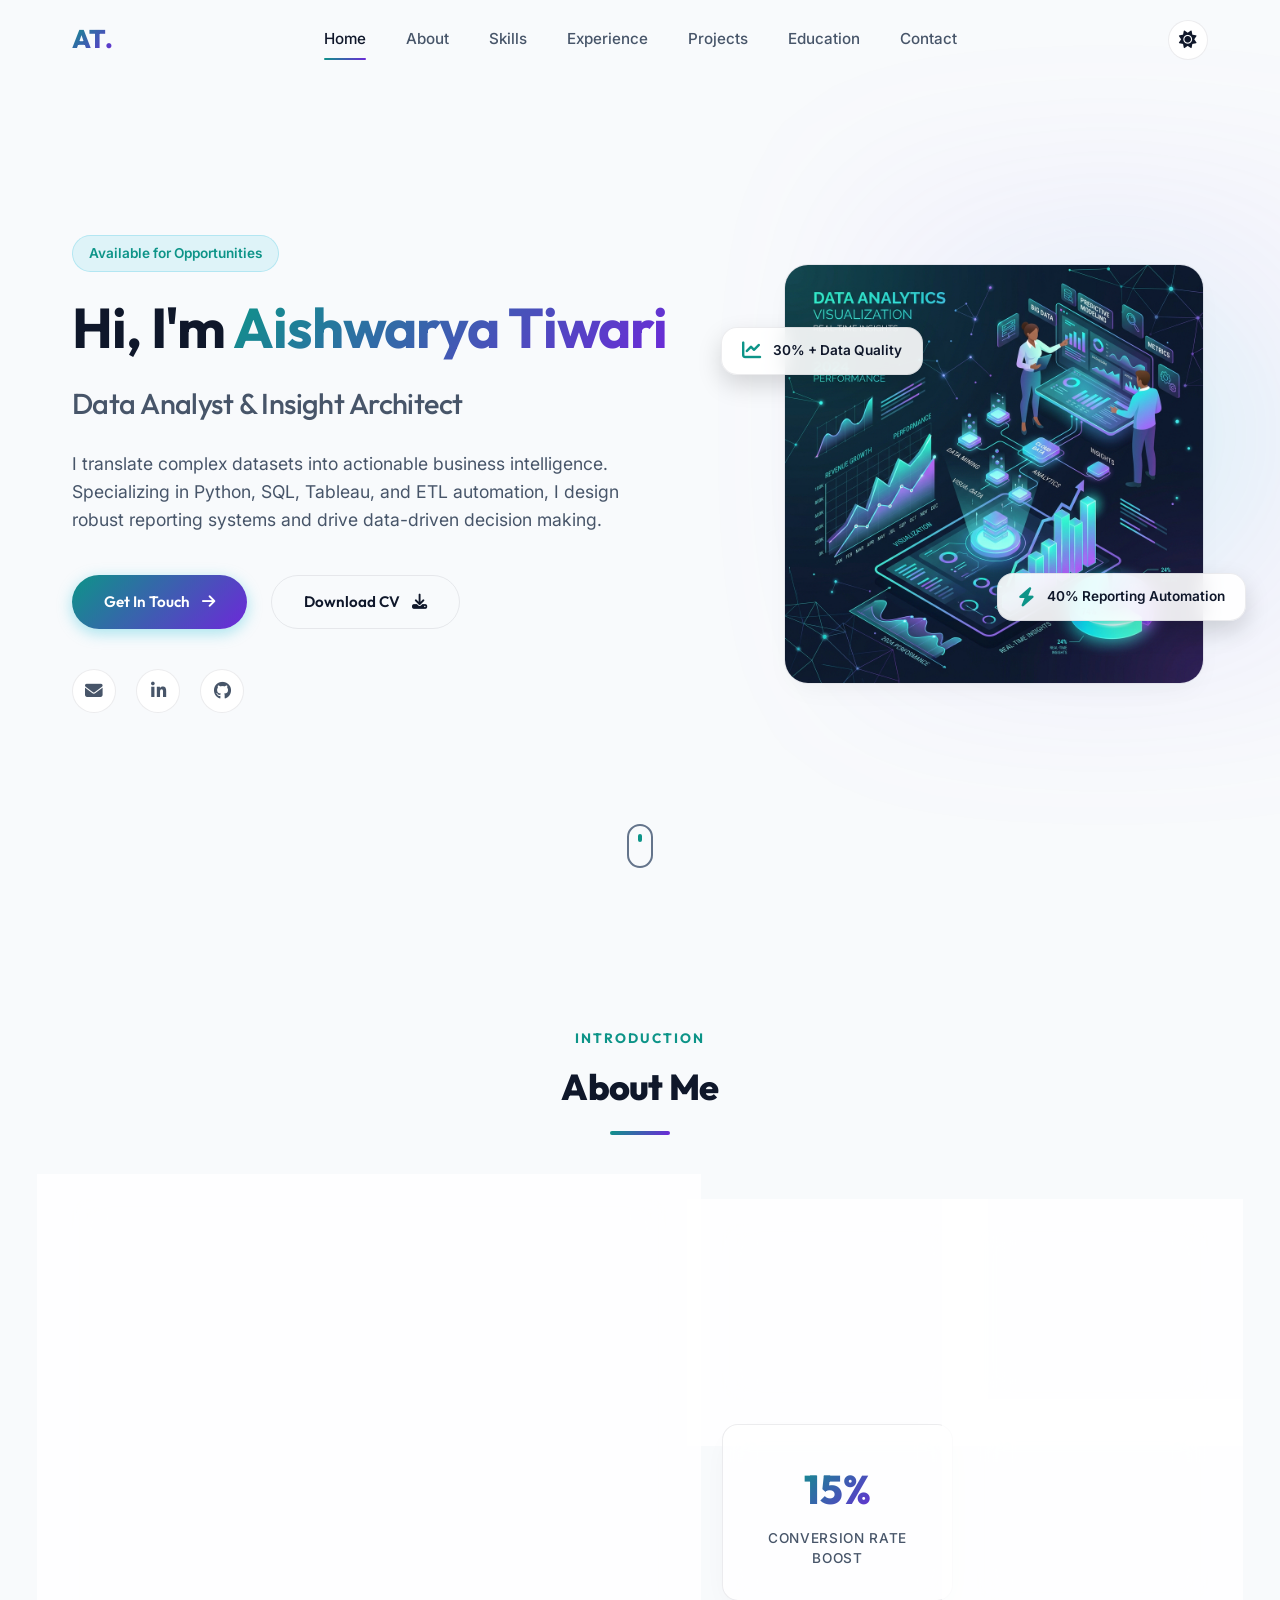
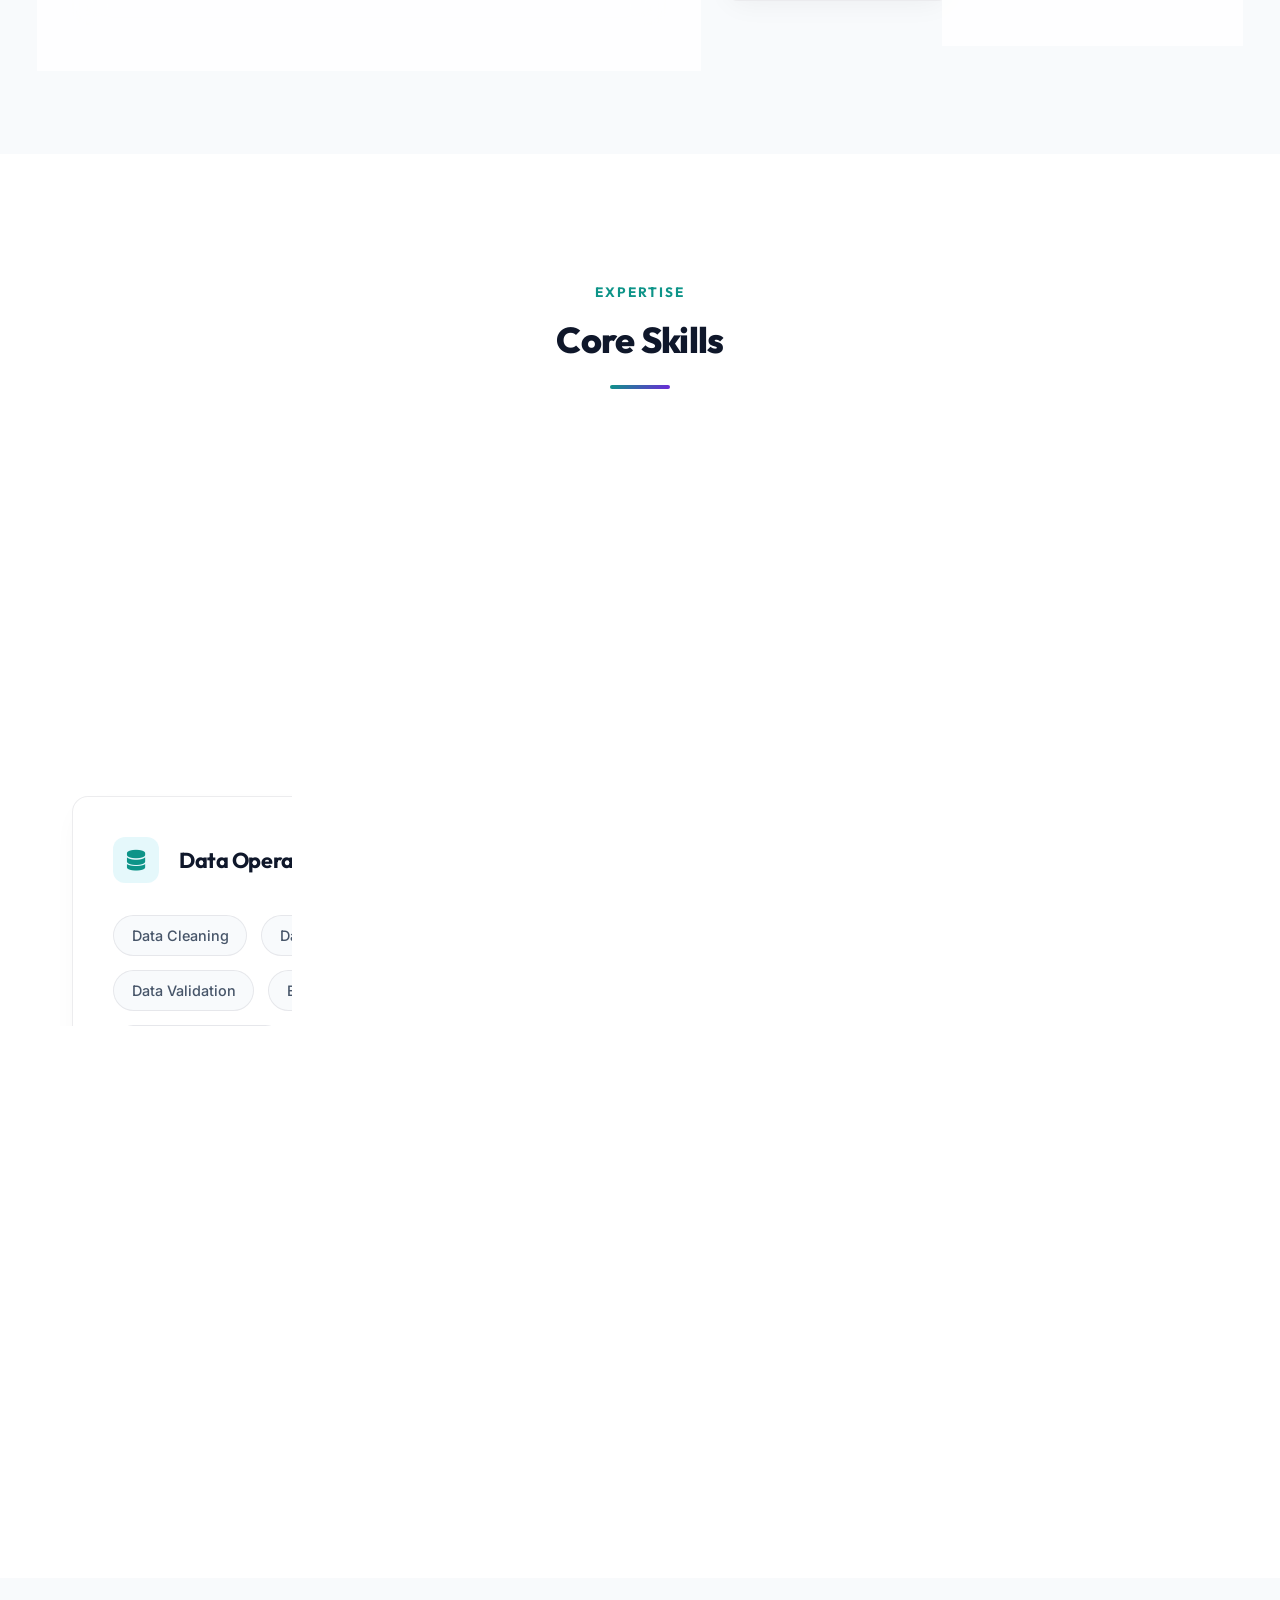
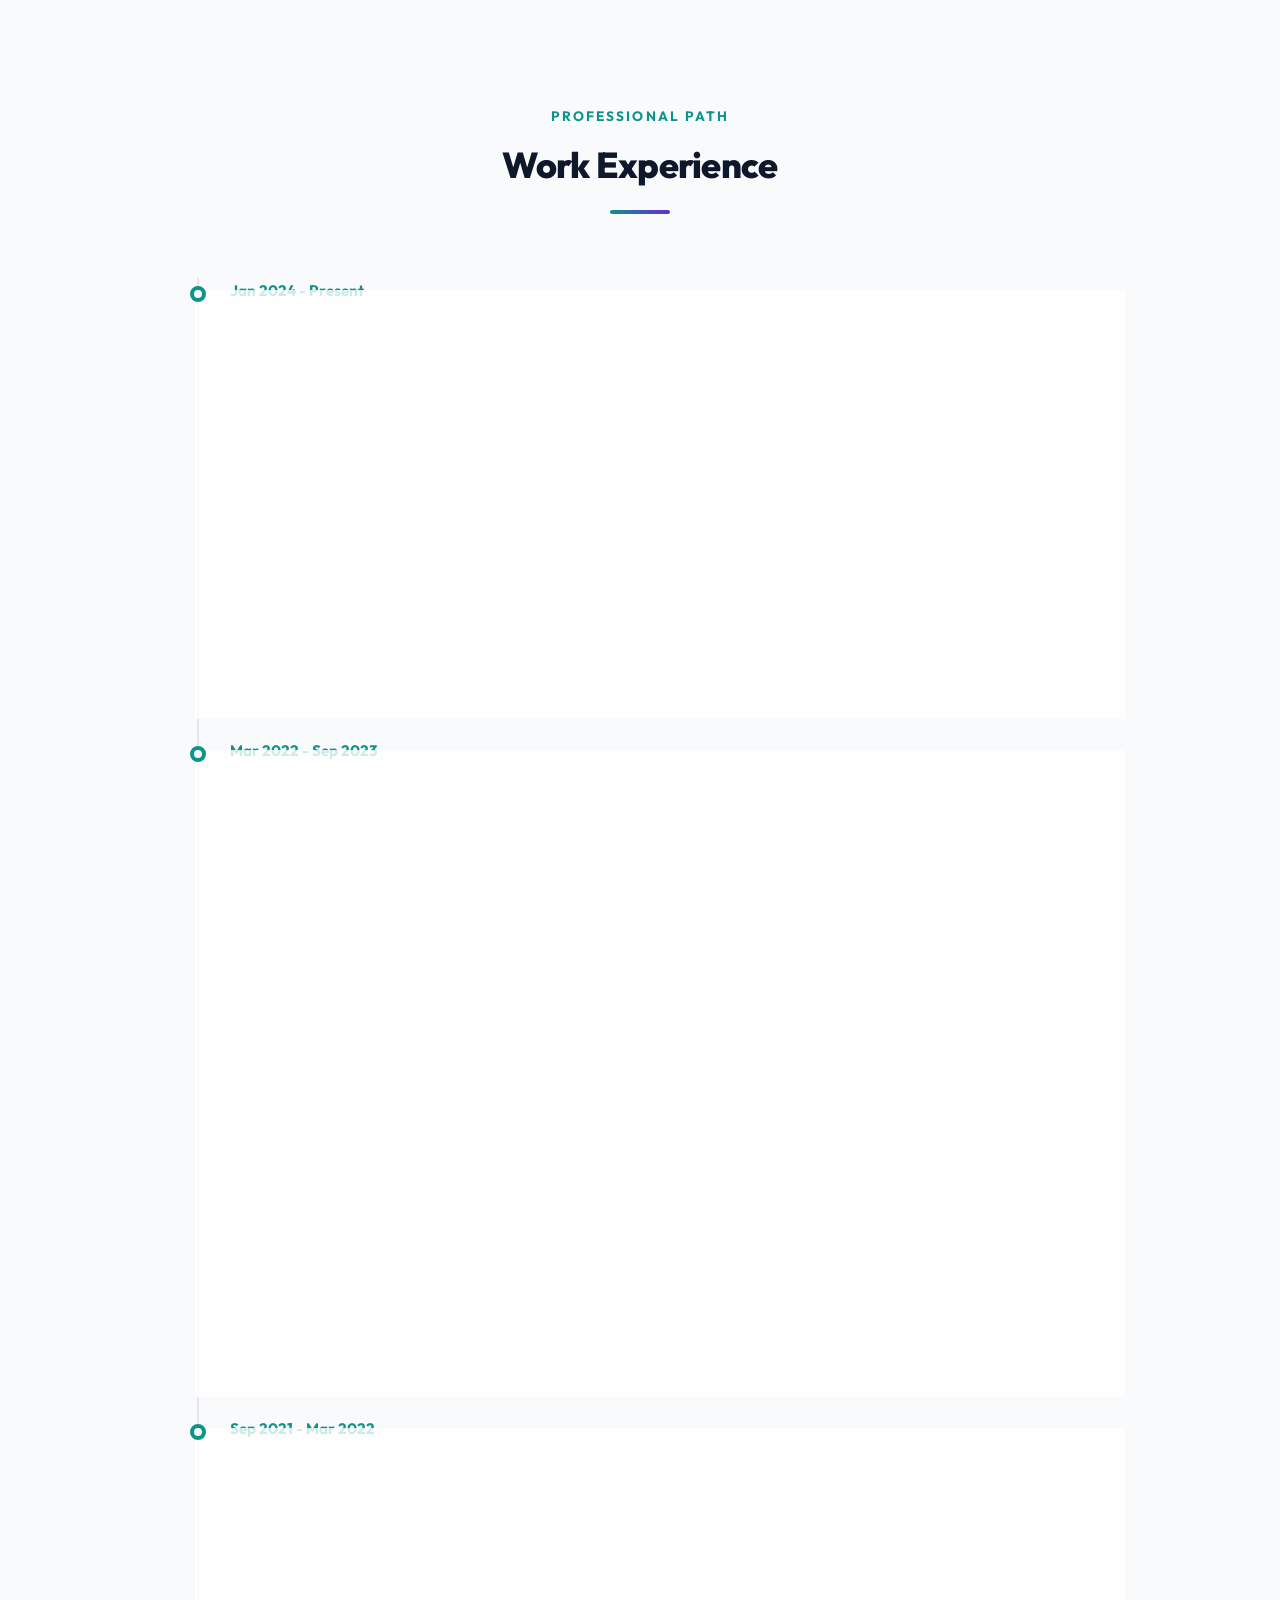
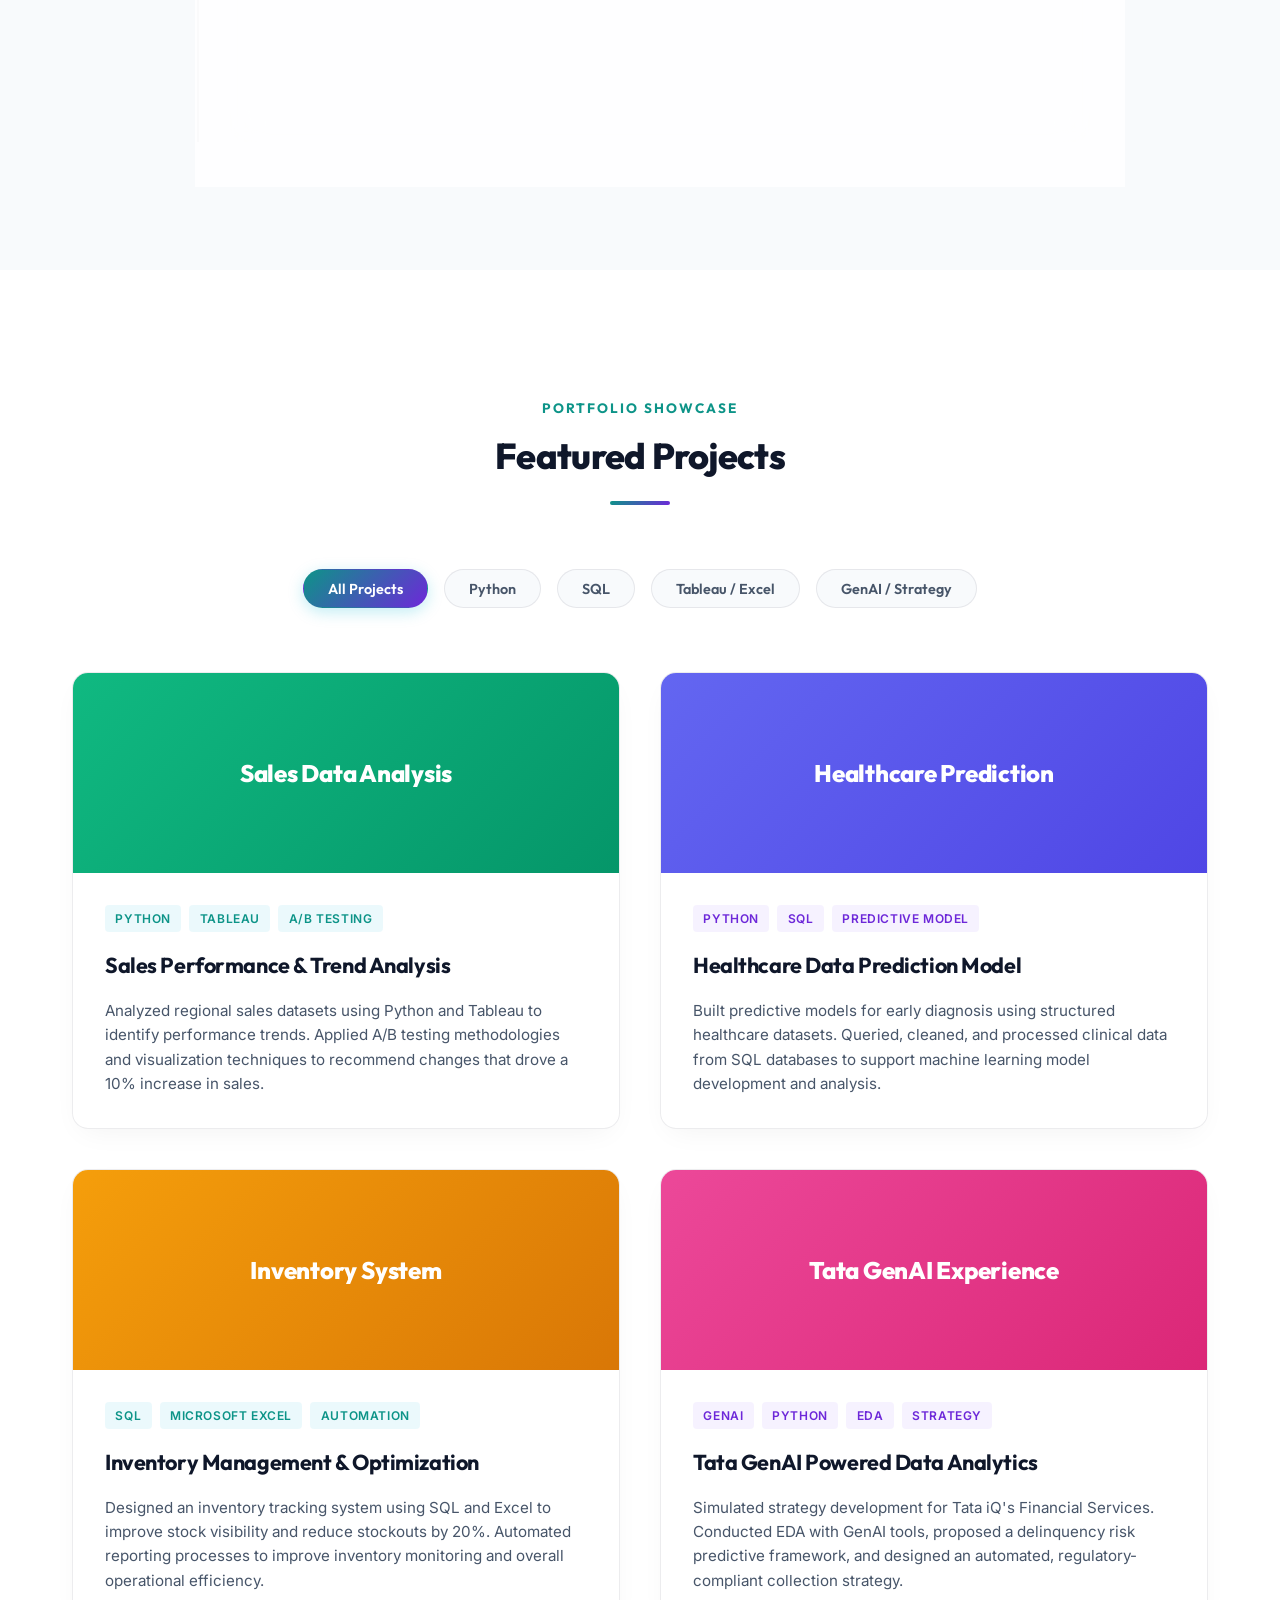
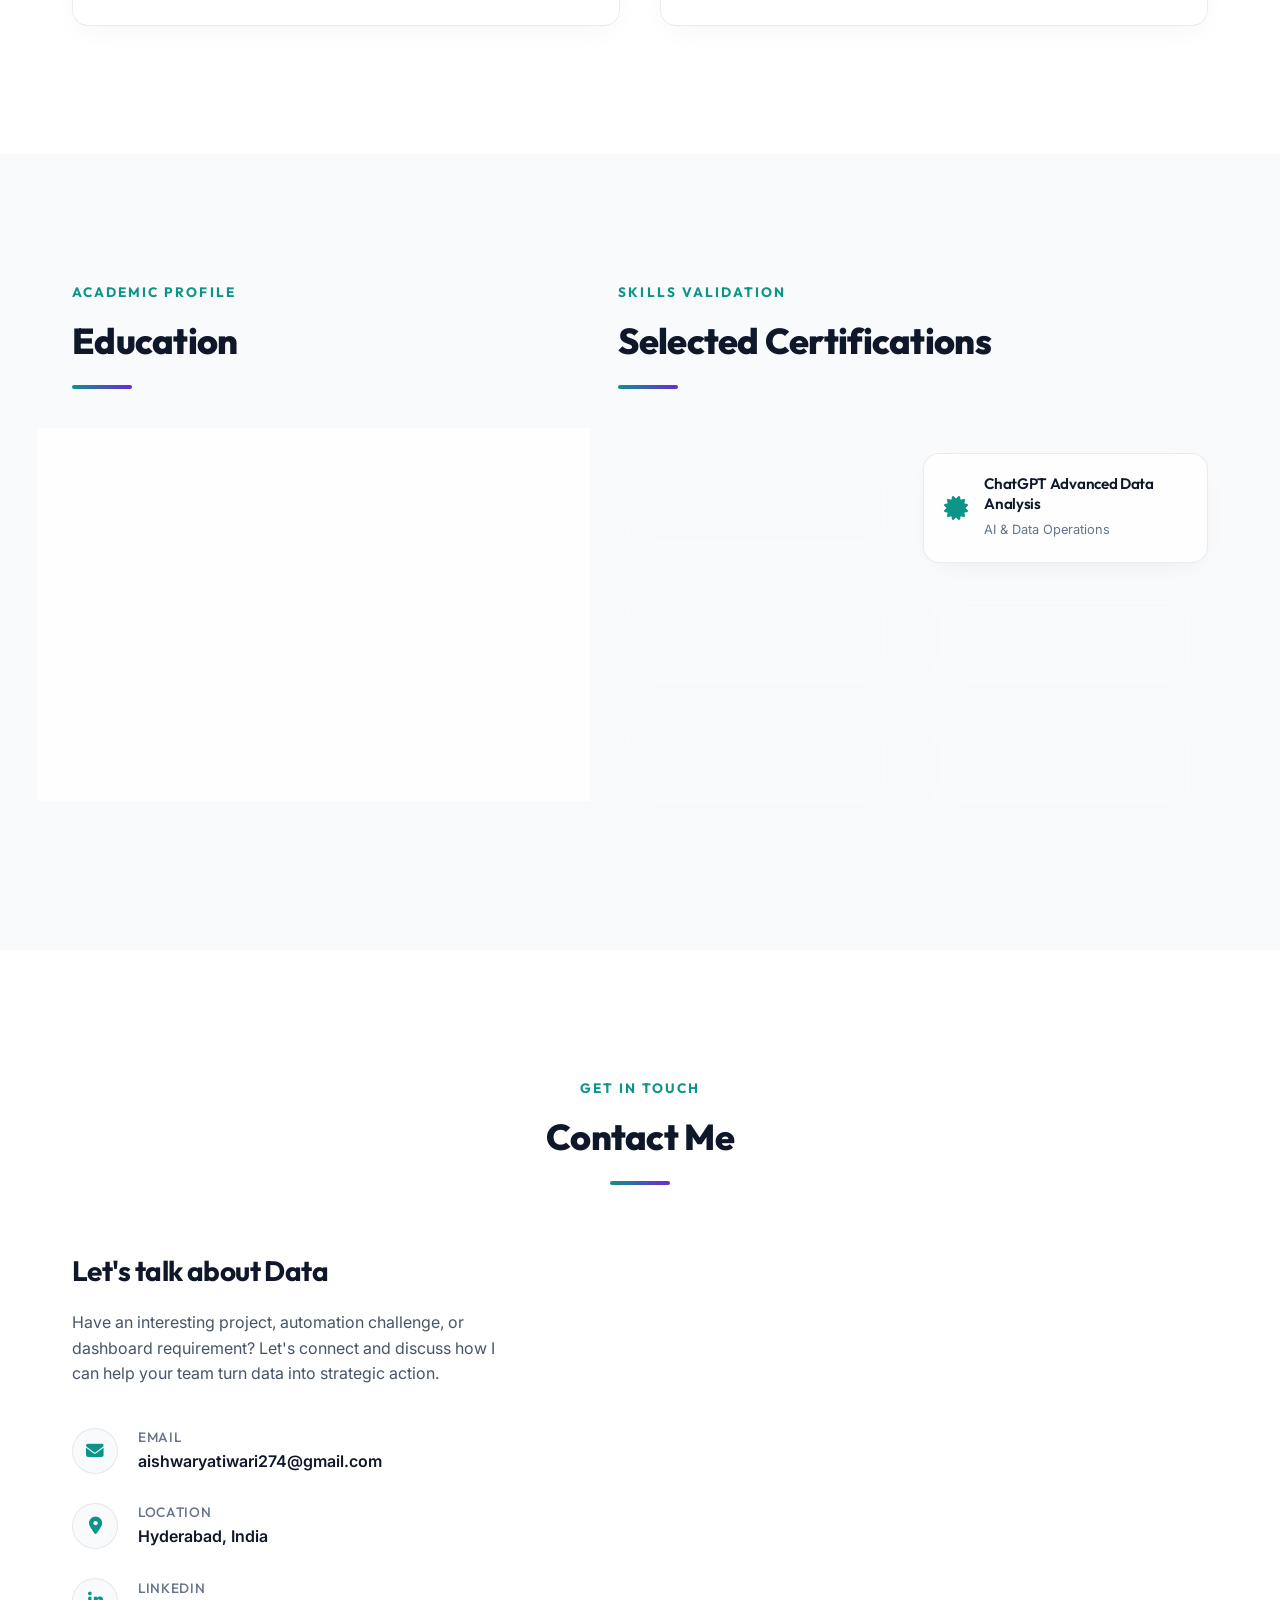
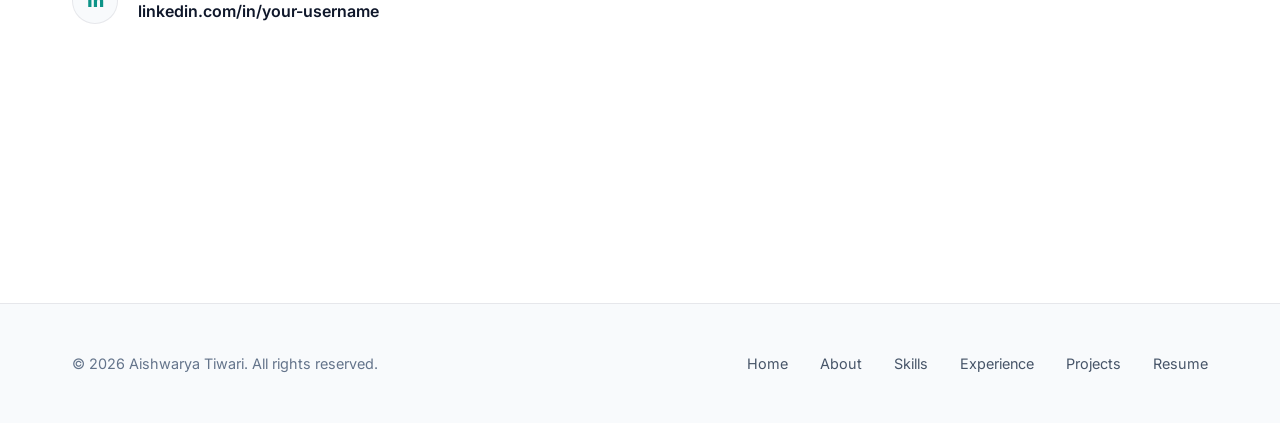
==== commit 5e22faa2: "Remove open to remote from contact details" ====
--- a/index.html
+++ b/index.html
@@ -529,7 +529,7 @@
                             <div class="contact-icon"><i class="fa-solid fa-location-dot"></i></div>
                             <div>
                                 <h4>Location</h4>
-                                <span>Hyderabad, India (Open to remote)</span>
+                                <span>Hyderabad, India</span>
                             </div>
                         </div>
 
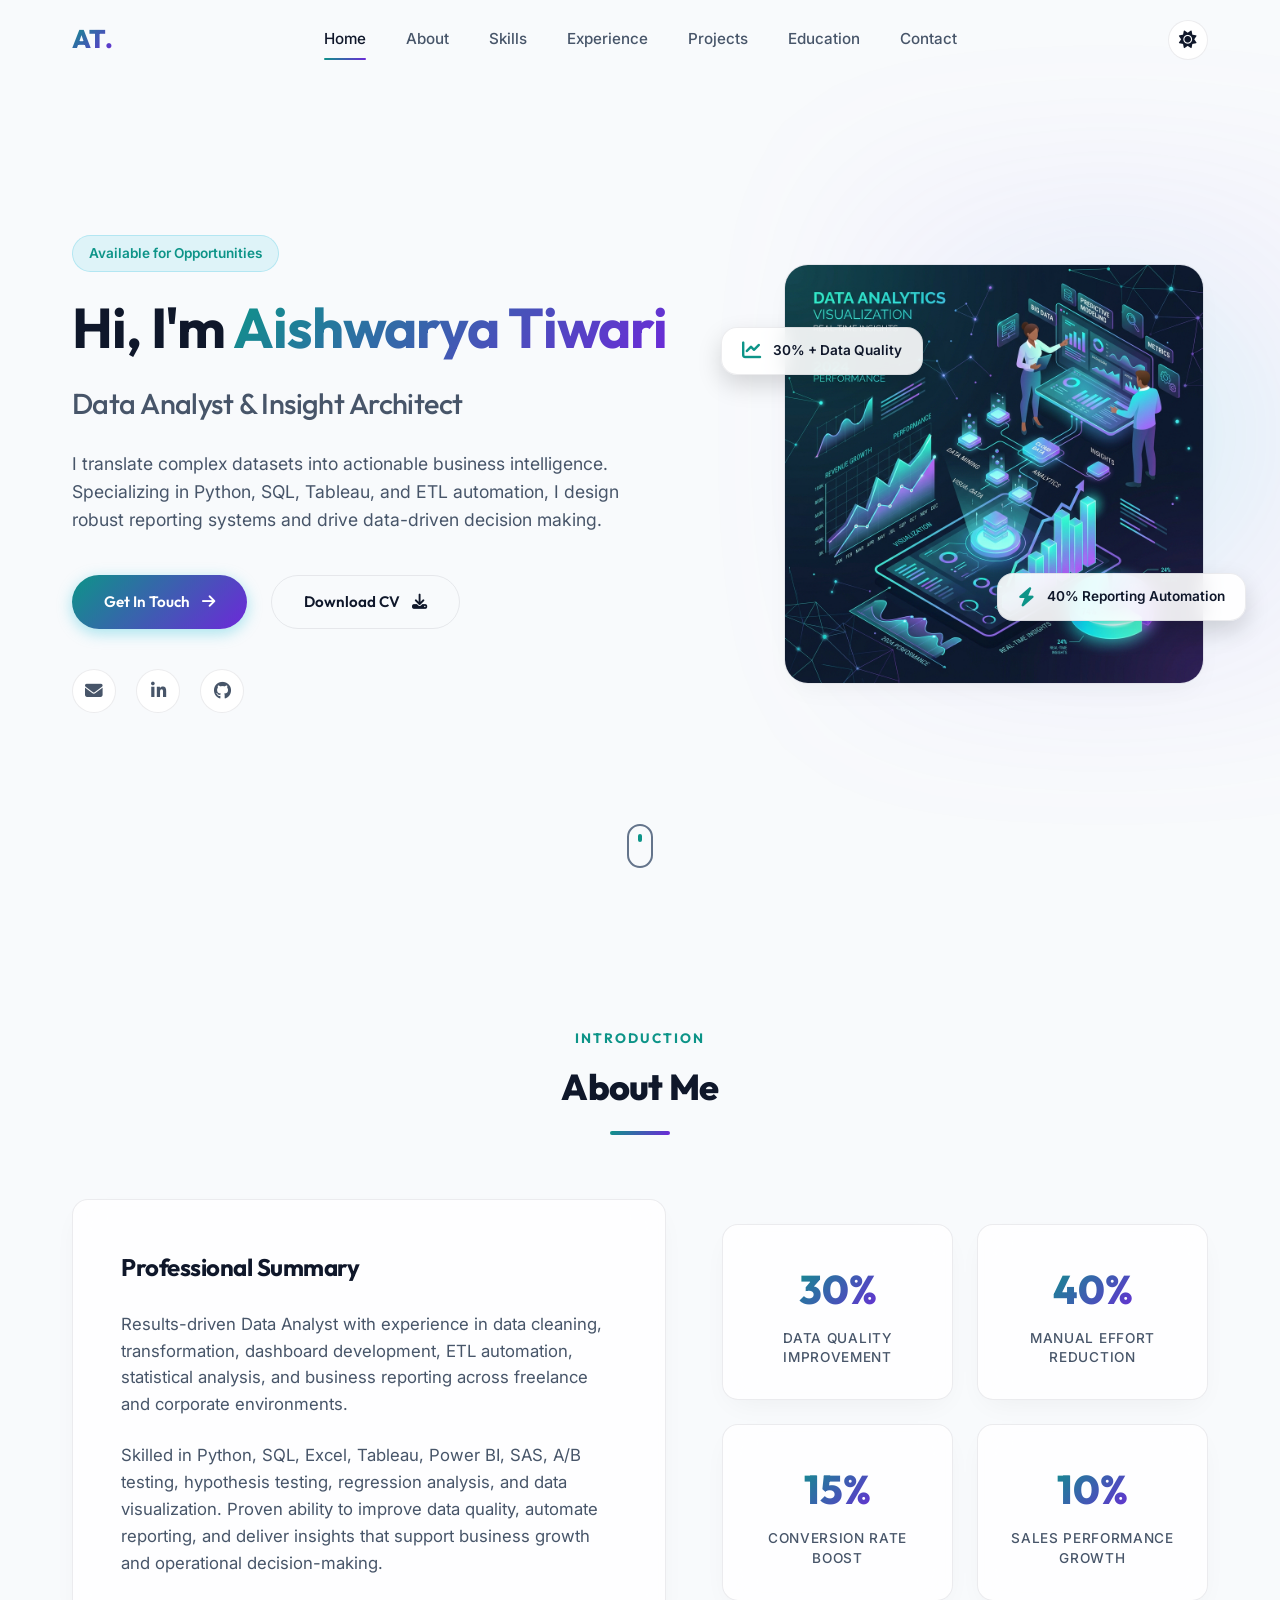
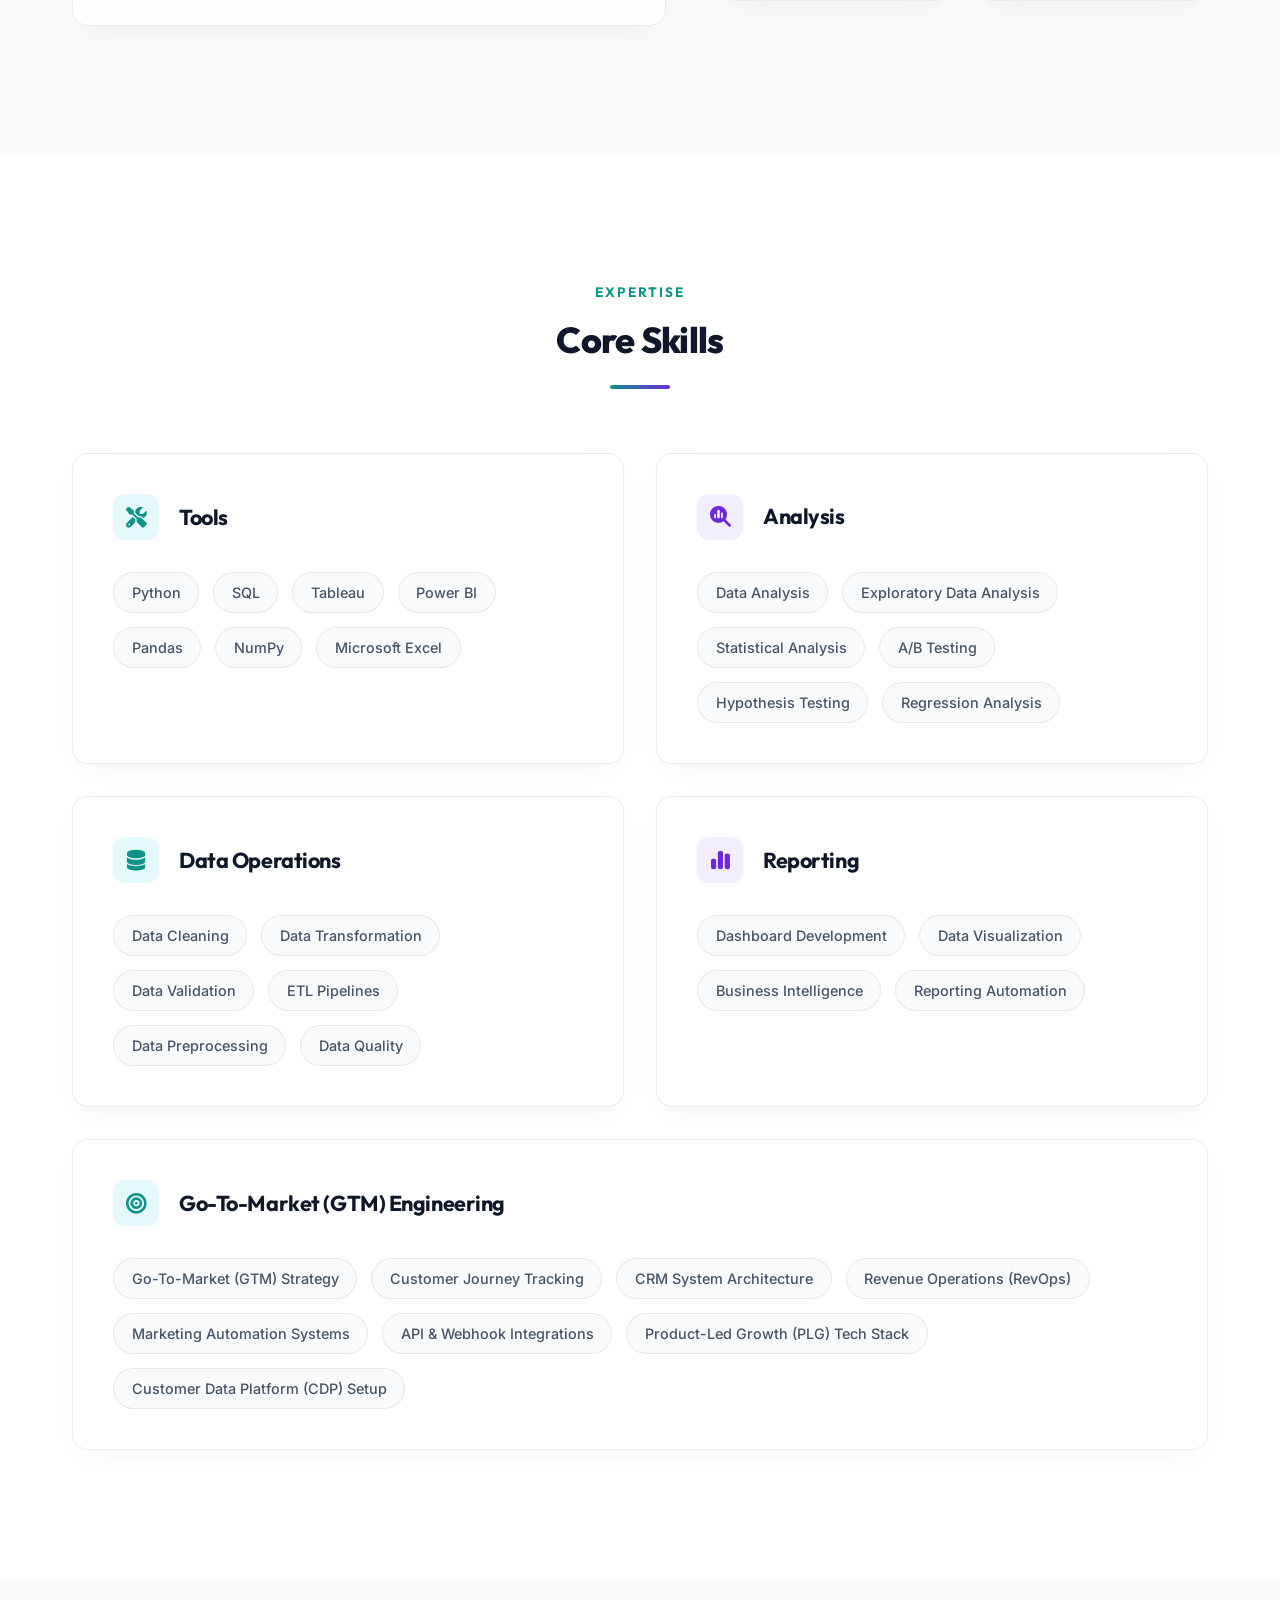
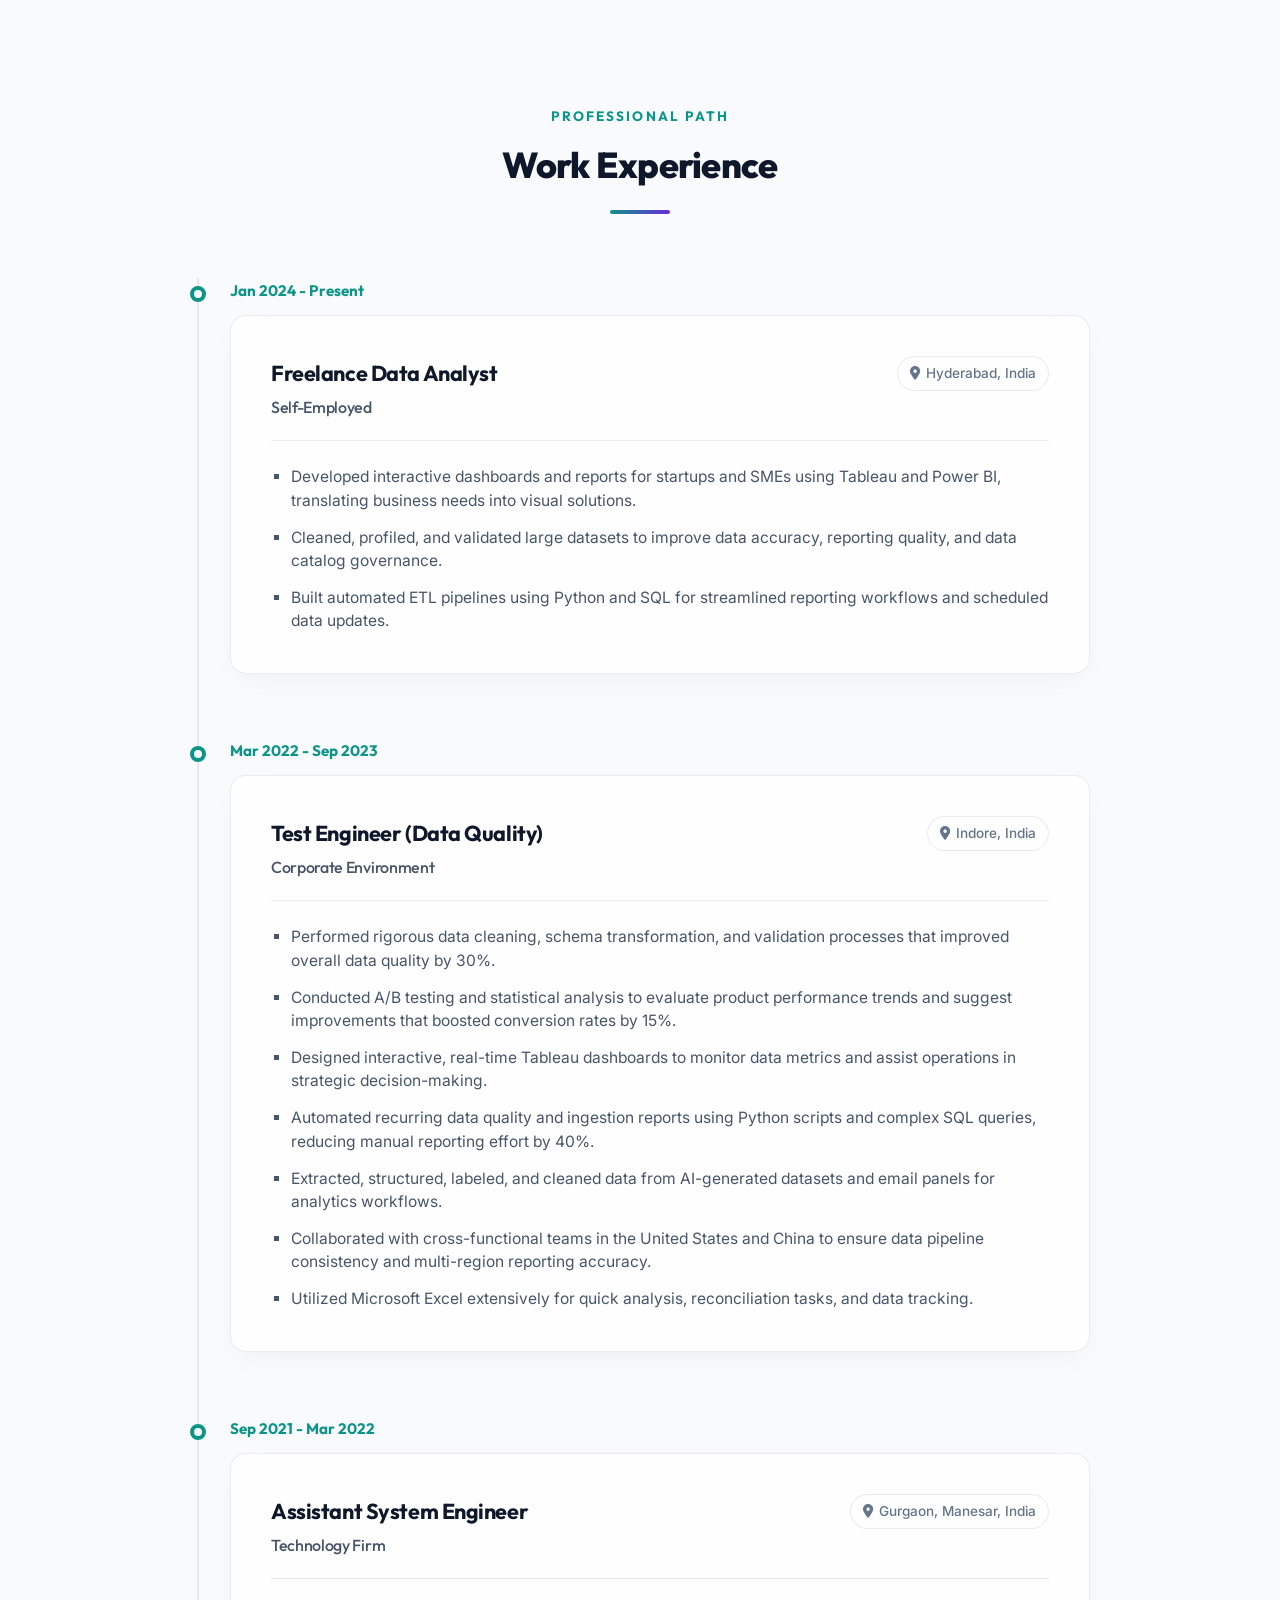
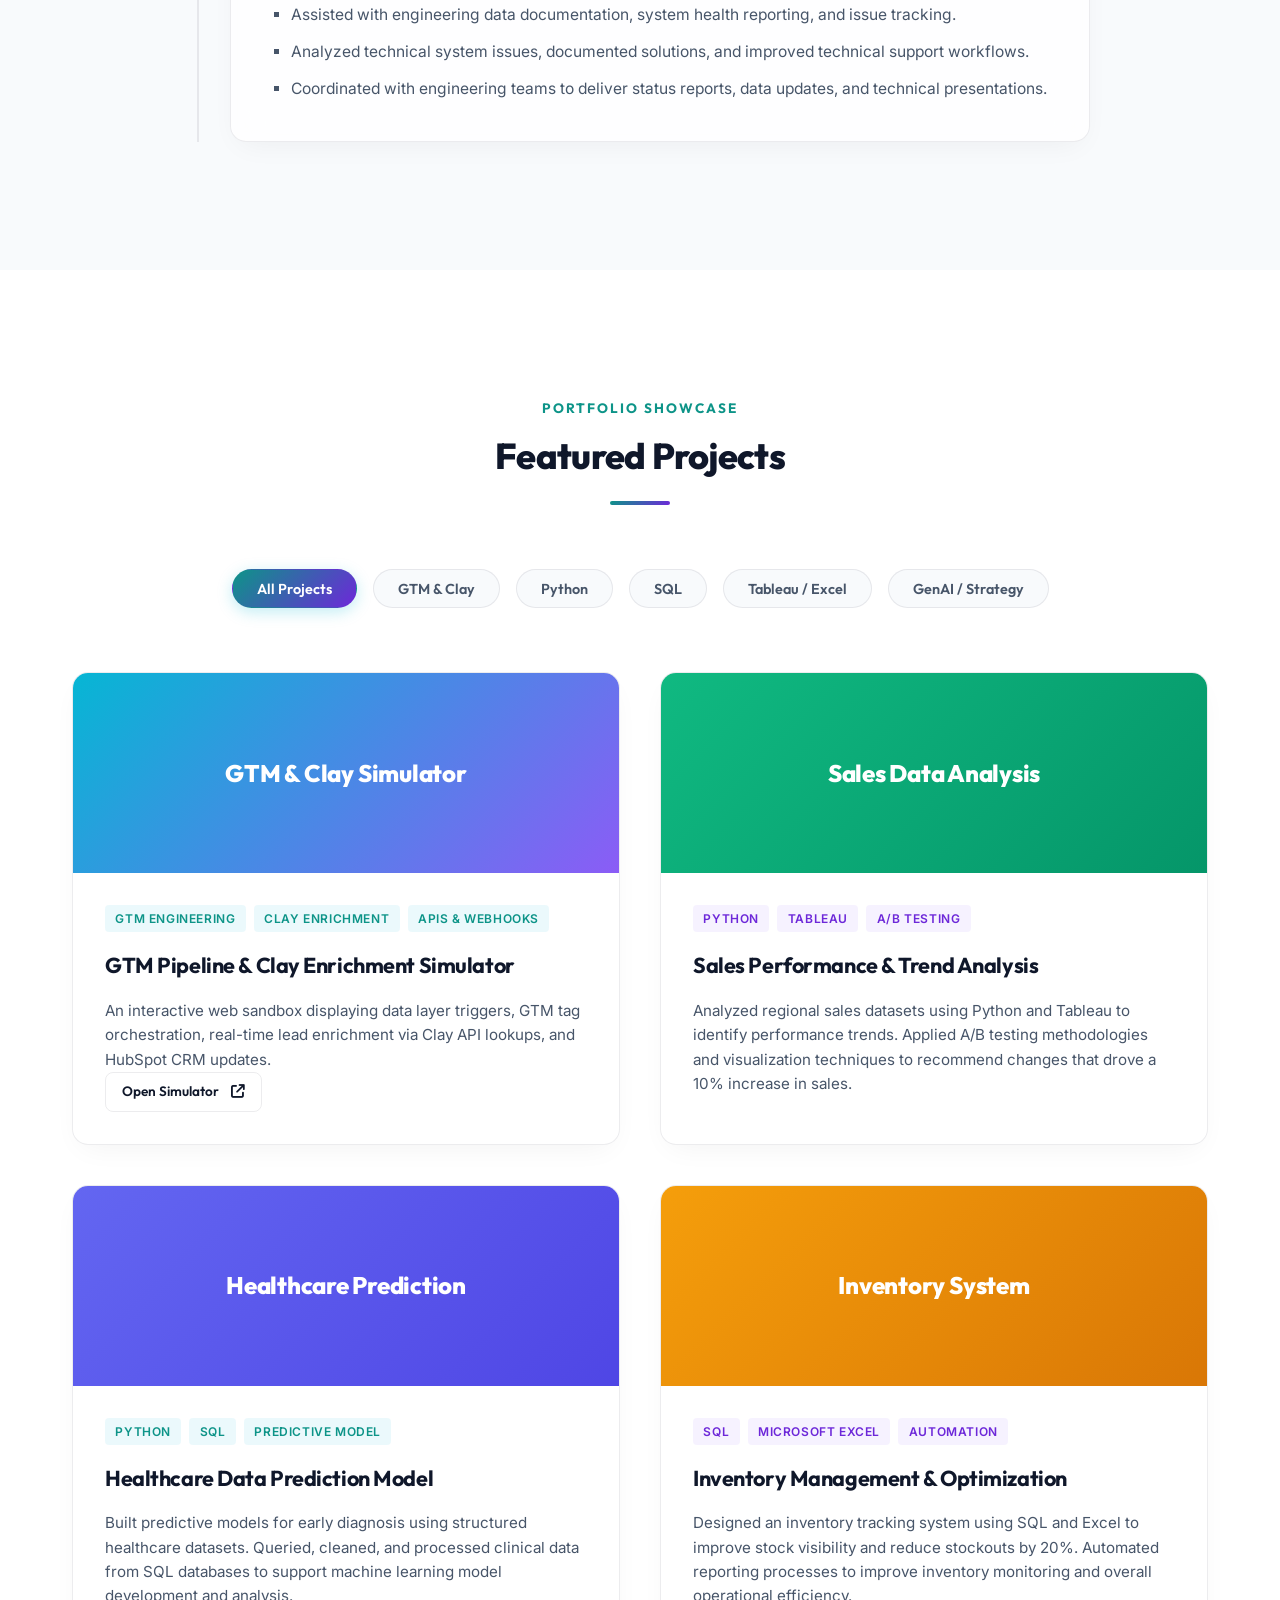
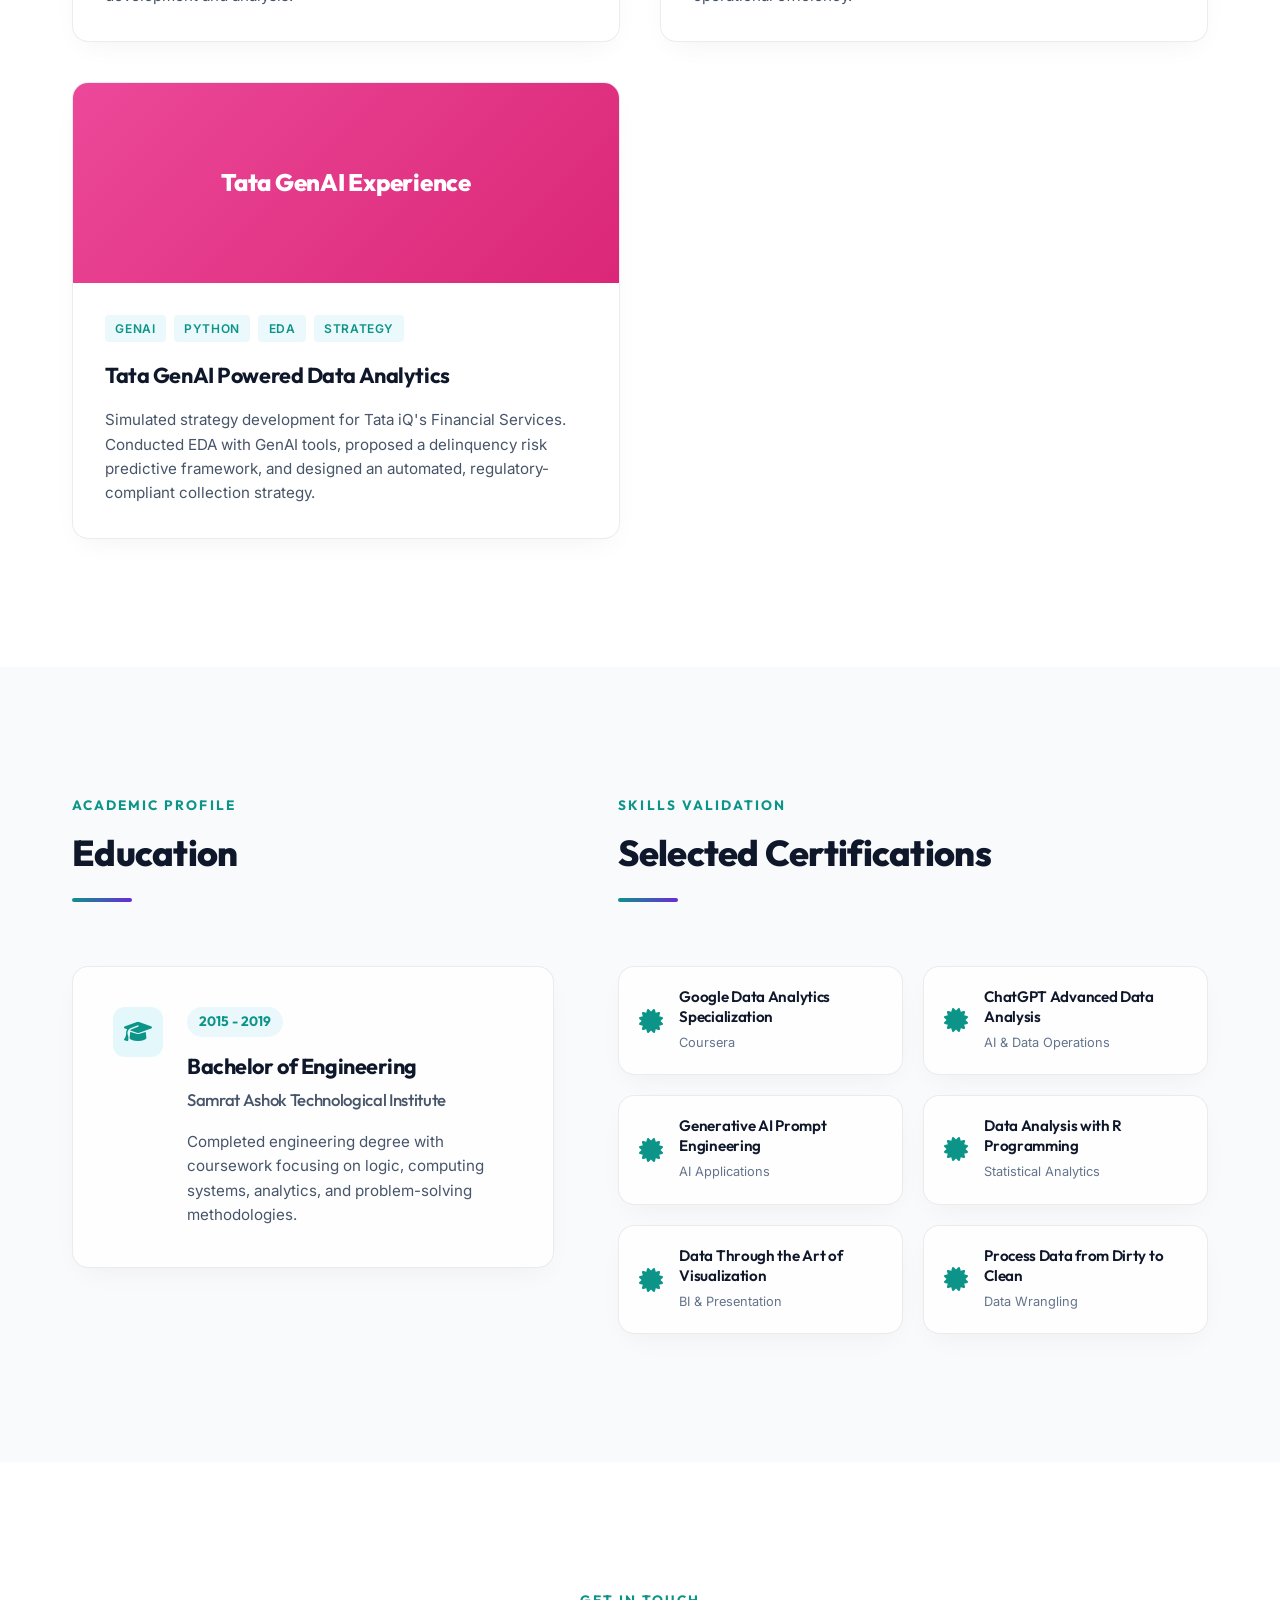
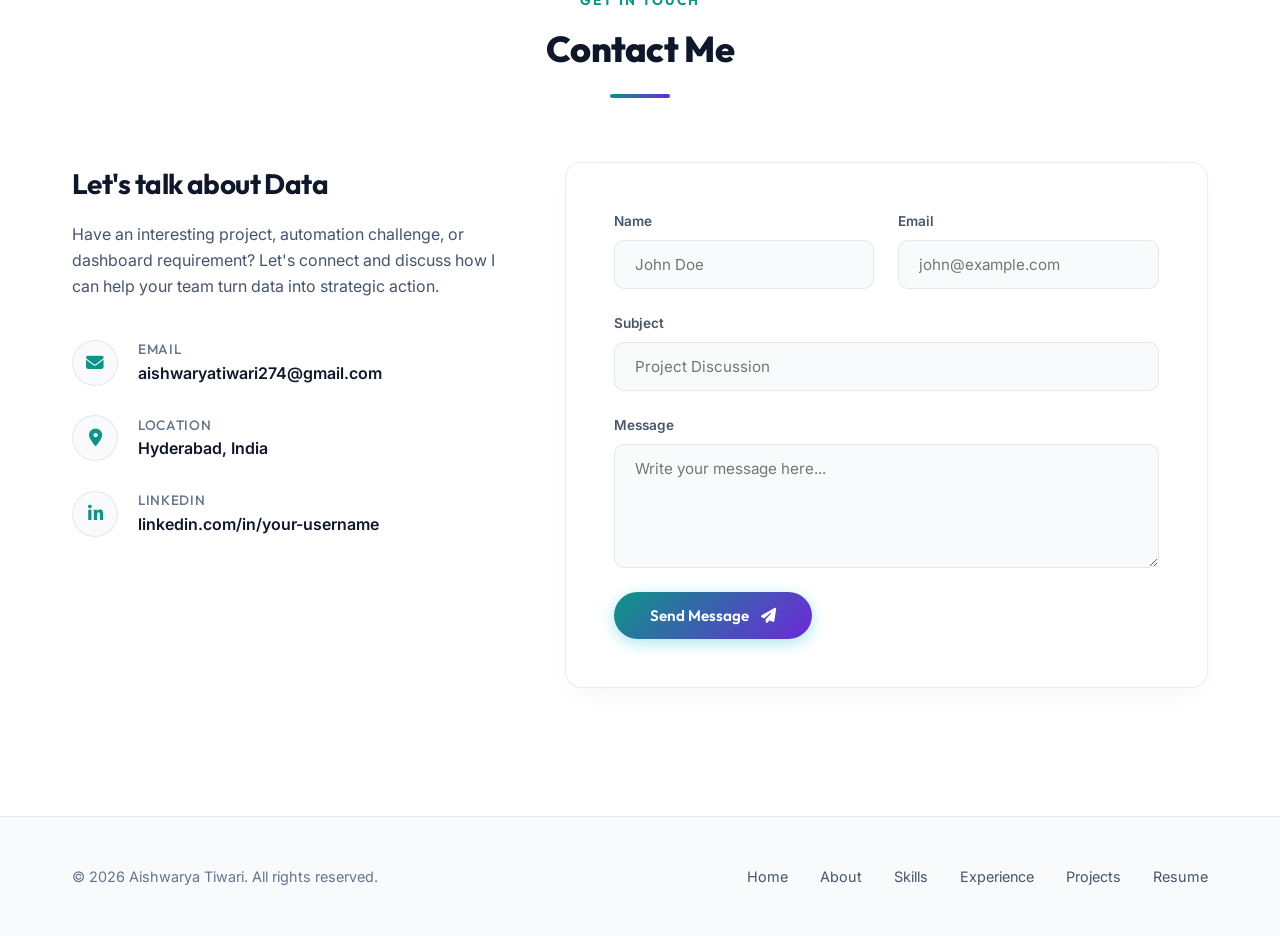
==== commit d5ca45a3: "Add interactive GTM and Clay enrichment simulator project" ====
--- a/index.html
+++ b/index.html
@@ -318,6 +318,7 @@
             <!-- Project Filters -->
             <div class="project-filters reveal">
                 <button class="filter-btn active" data-filter="all">All Projects</button>
+                <button class="filter-btn" data-filter="gtm">GTM &amp; Clay</button>
                 <button class="filter-btn" data-filter="python">Python</button>
                 <button class="filter-btn" data-filter="sql">SQL</button>
                 <button class="filter-btn" data-filter="tableau">Tableau / Excel</button>
@@ -326,7 +327,31 @@
 
             <!-- Projects Grid -->
             <div class="projects-grid">
-                <!-- Project 1 -->
+                <!-- Project 1 (GTM & Clay Sandbox) -->
+                <div class="project-card glass reveal" data-tags="gtm python sql">
+                    <div class="project-media">
+                        <div class="project-overlay">
+                            <span class="project-icon"><i class="fa-solid fa-rocket"></i></span>
+                        </div>
+                        <div class="project-media-placeholder" style="background: linear-gradient(135deg, #06b6d4 0%, #8b5cf6 100%);">
+                            <span>GTM &amp; Clay Simulator</span>
+                        </div>
+                    </div>
+                    <div class="project-info">
+                        <div class="project-tags">
+                            <span class="tag">GTM Engineering</span>
+                            <span class="tag">Clay Enrichment</span>
+                            <span class="tag">APIs &amp; Webhooks</span>
+                        </div>
+                        <h3 class="project-title">GTM Pipeline &amp; Clay Enrichment Simulator</h3>
+                        <p class="project-description">
+                            An interactive web sandbox displaying data layer triggers, GTM tag orchestration, real-time lead enrichment via Clay API lookups, and HubSpot CRM updates.
+                        </p>
+                        <a href="gtm-sandbox.html" class="btn btn-secondary" style="margin-top: auto; padding: 0.5rem 1rem; border-radius: 8px; font-size: 0.85rem; width: fit-content;">Open Simulator <i class="fa-solid fa-arrow-up-right-from-square"></i></a>
+                    </div>
+                </div>
+
+                <!-- Project 2 -->
                 <div class="project-card glass reveal" data-tags="python tableau">
                     <div class="project-media">
                         <div class="project-overlay">
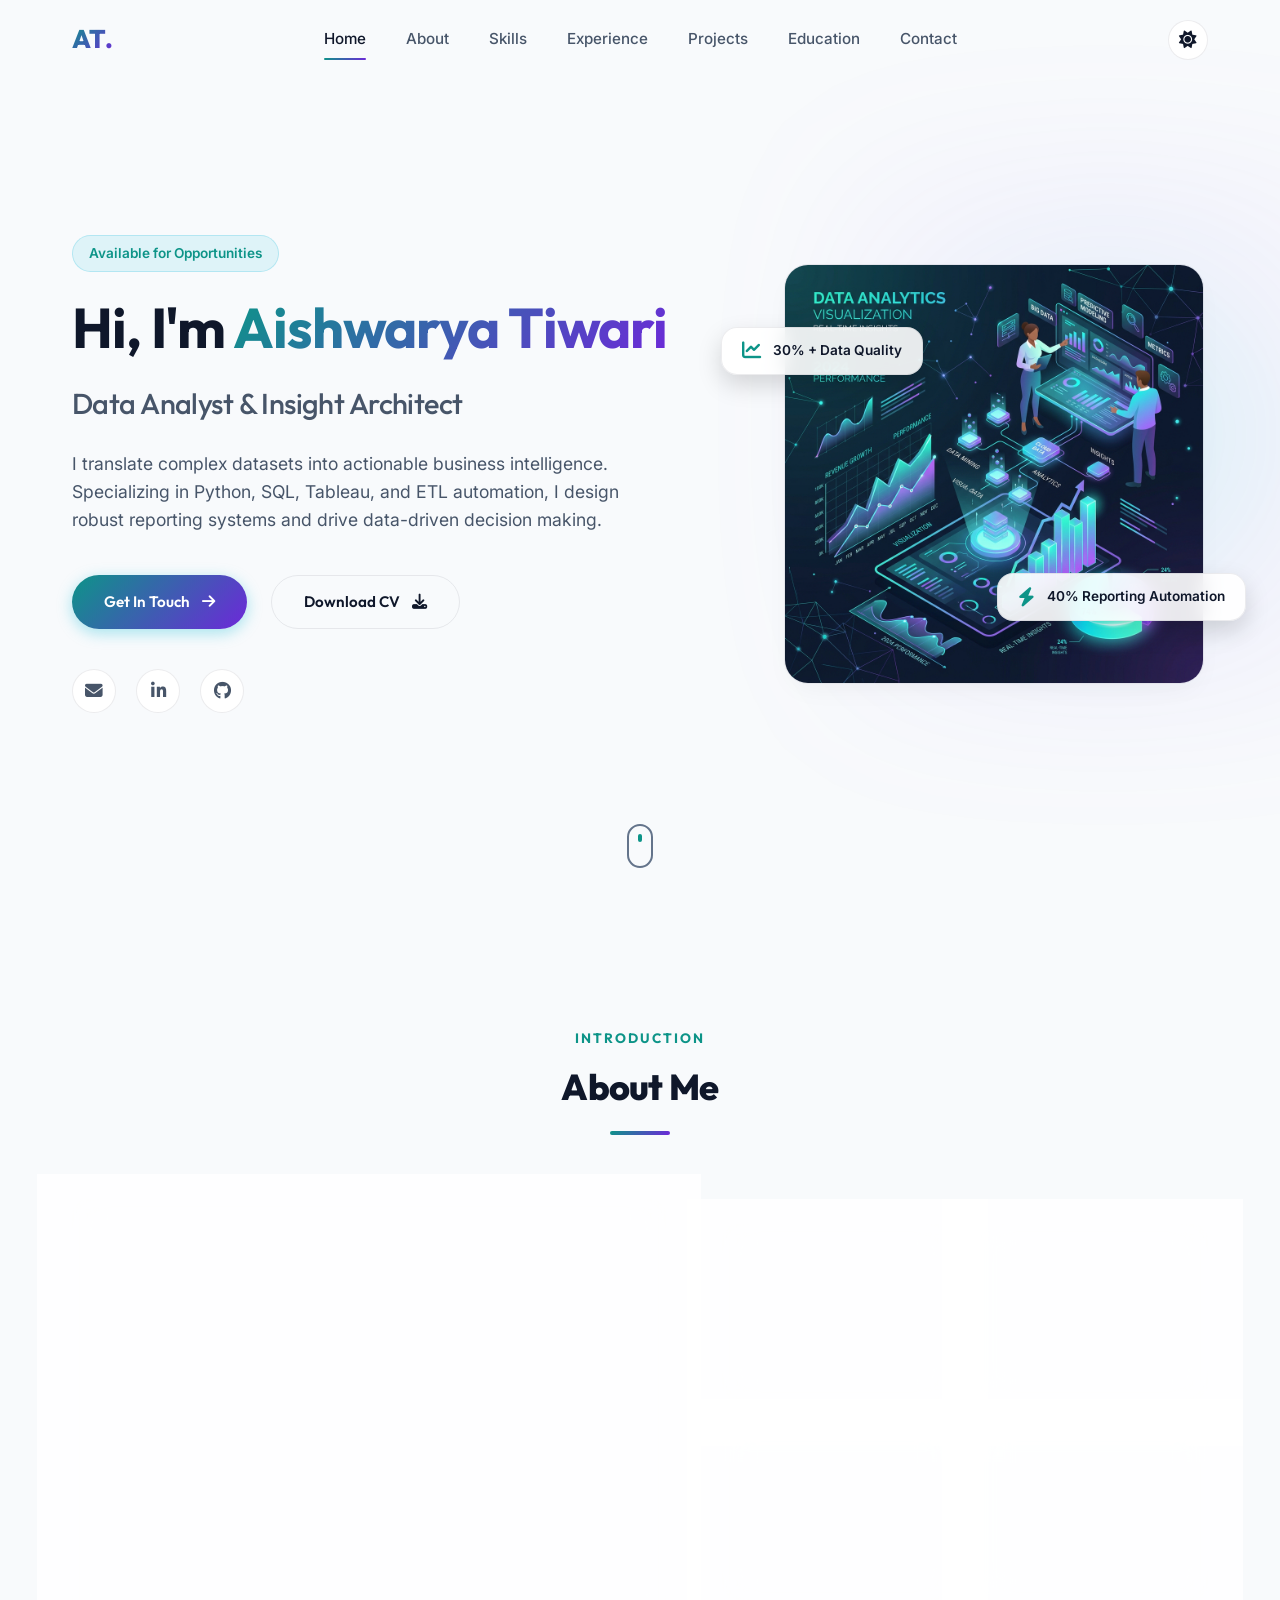
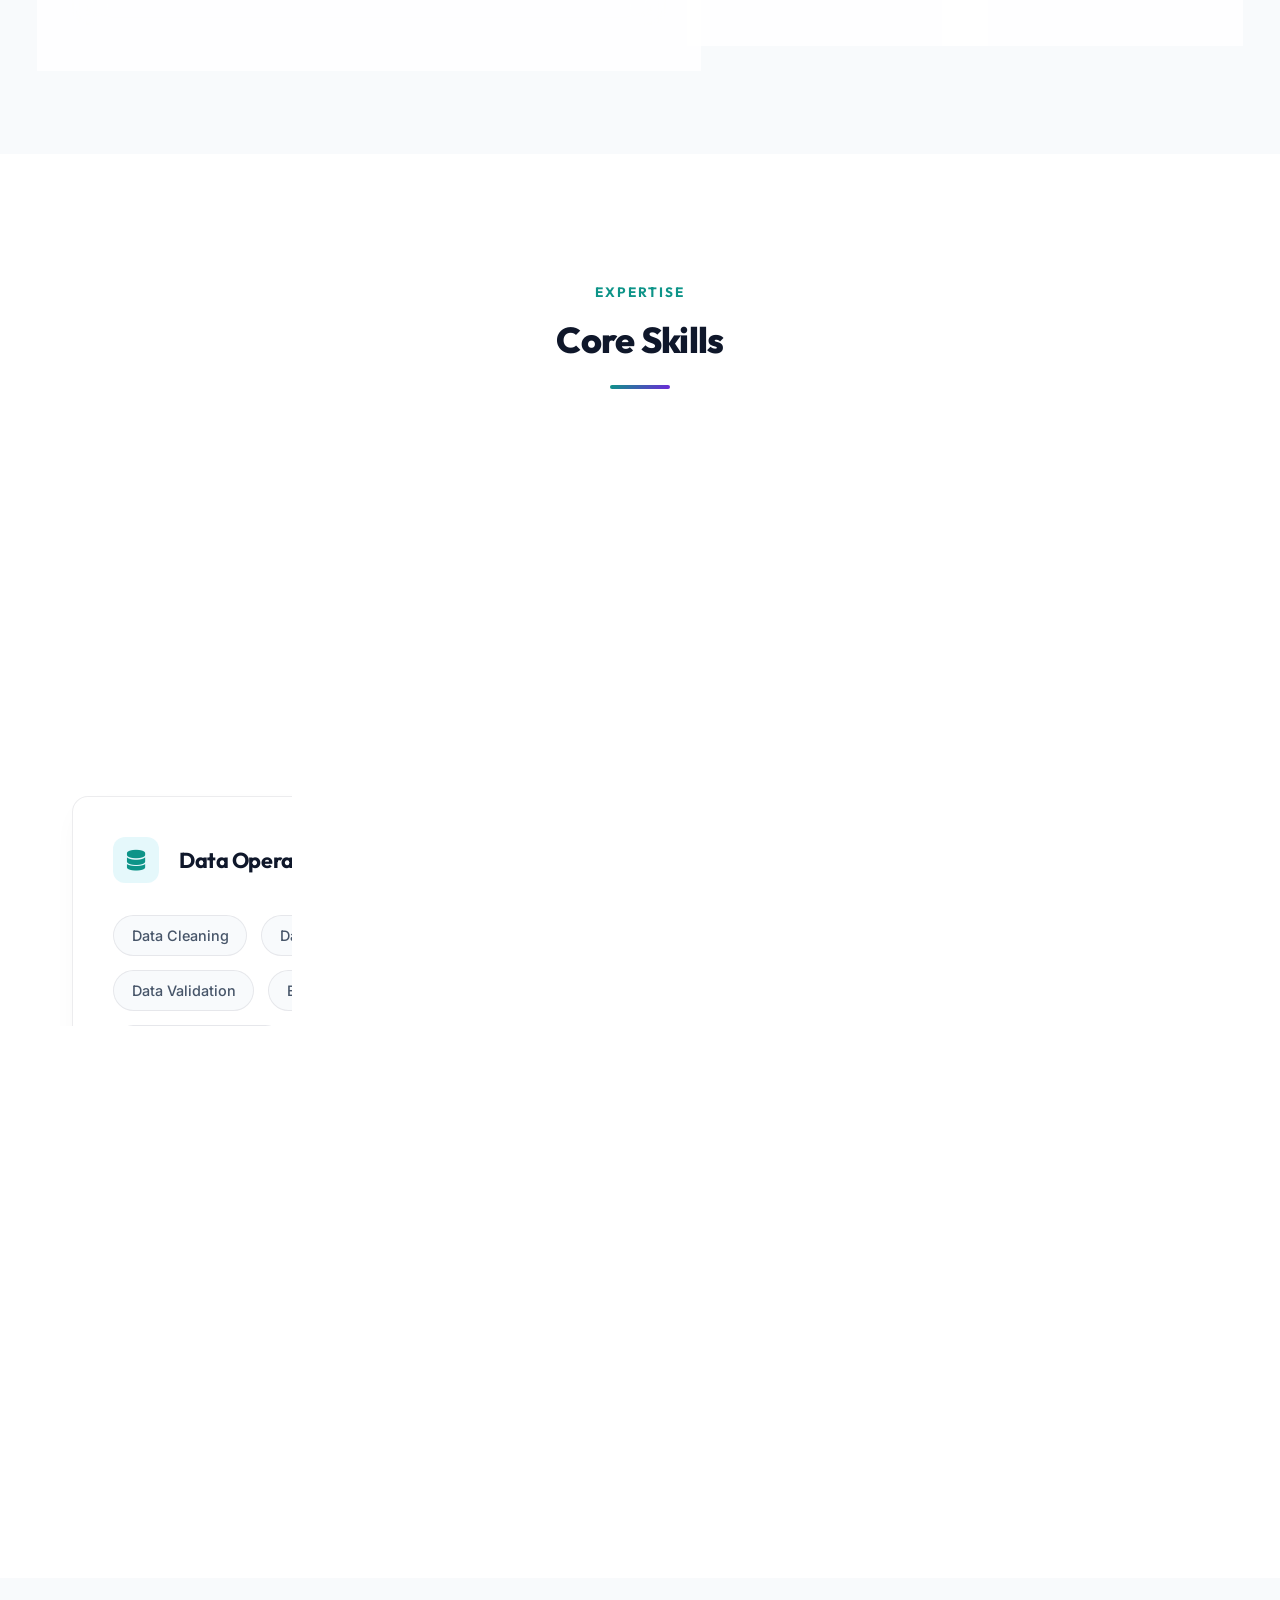
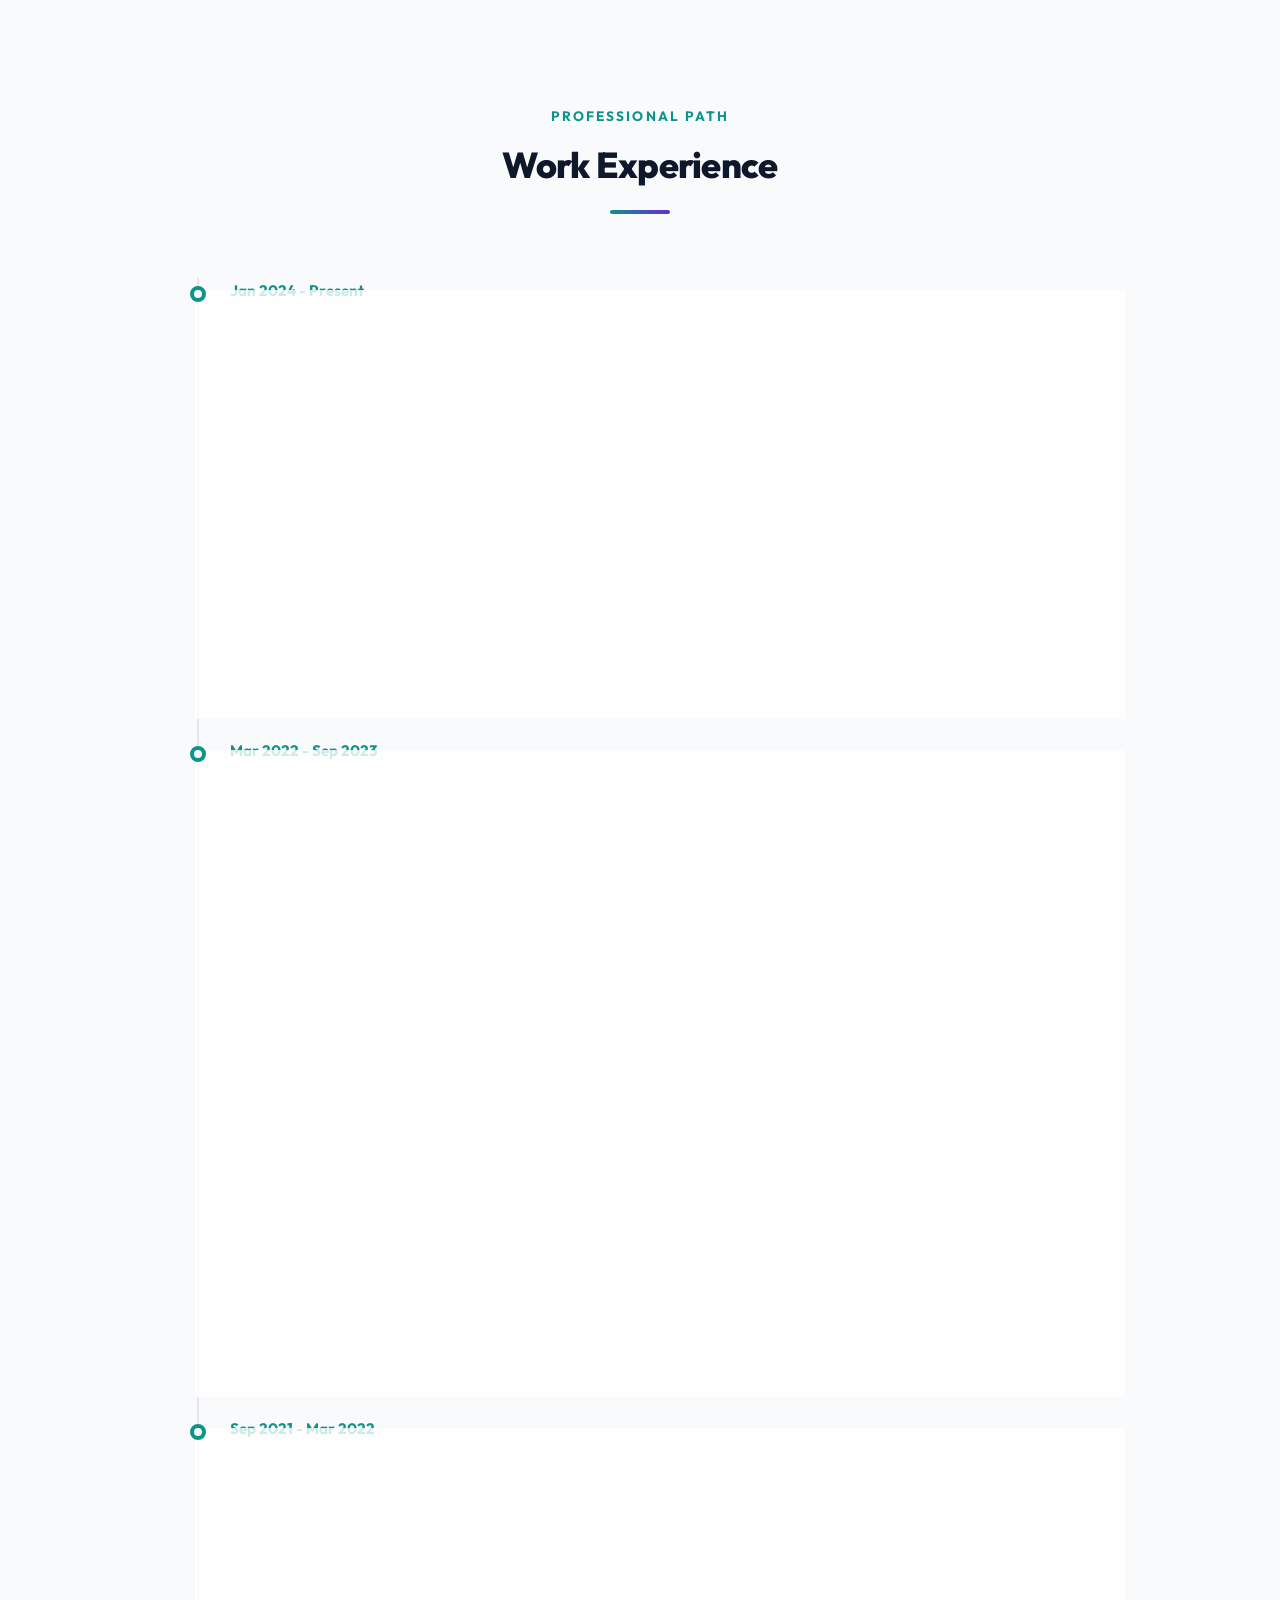
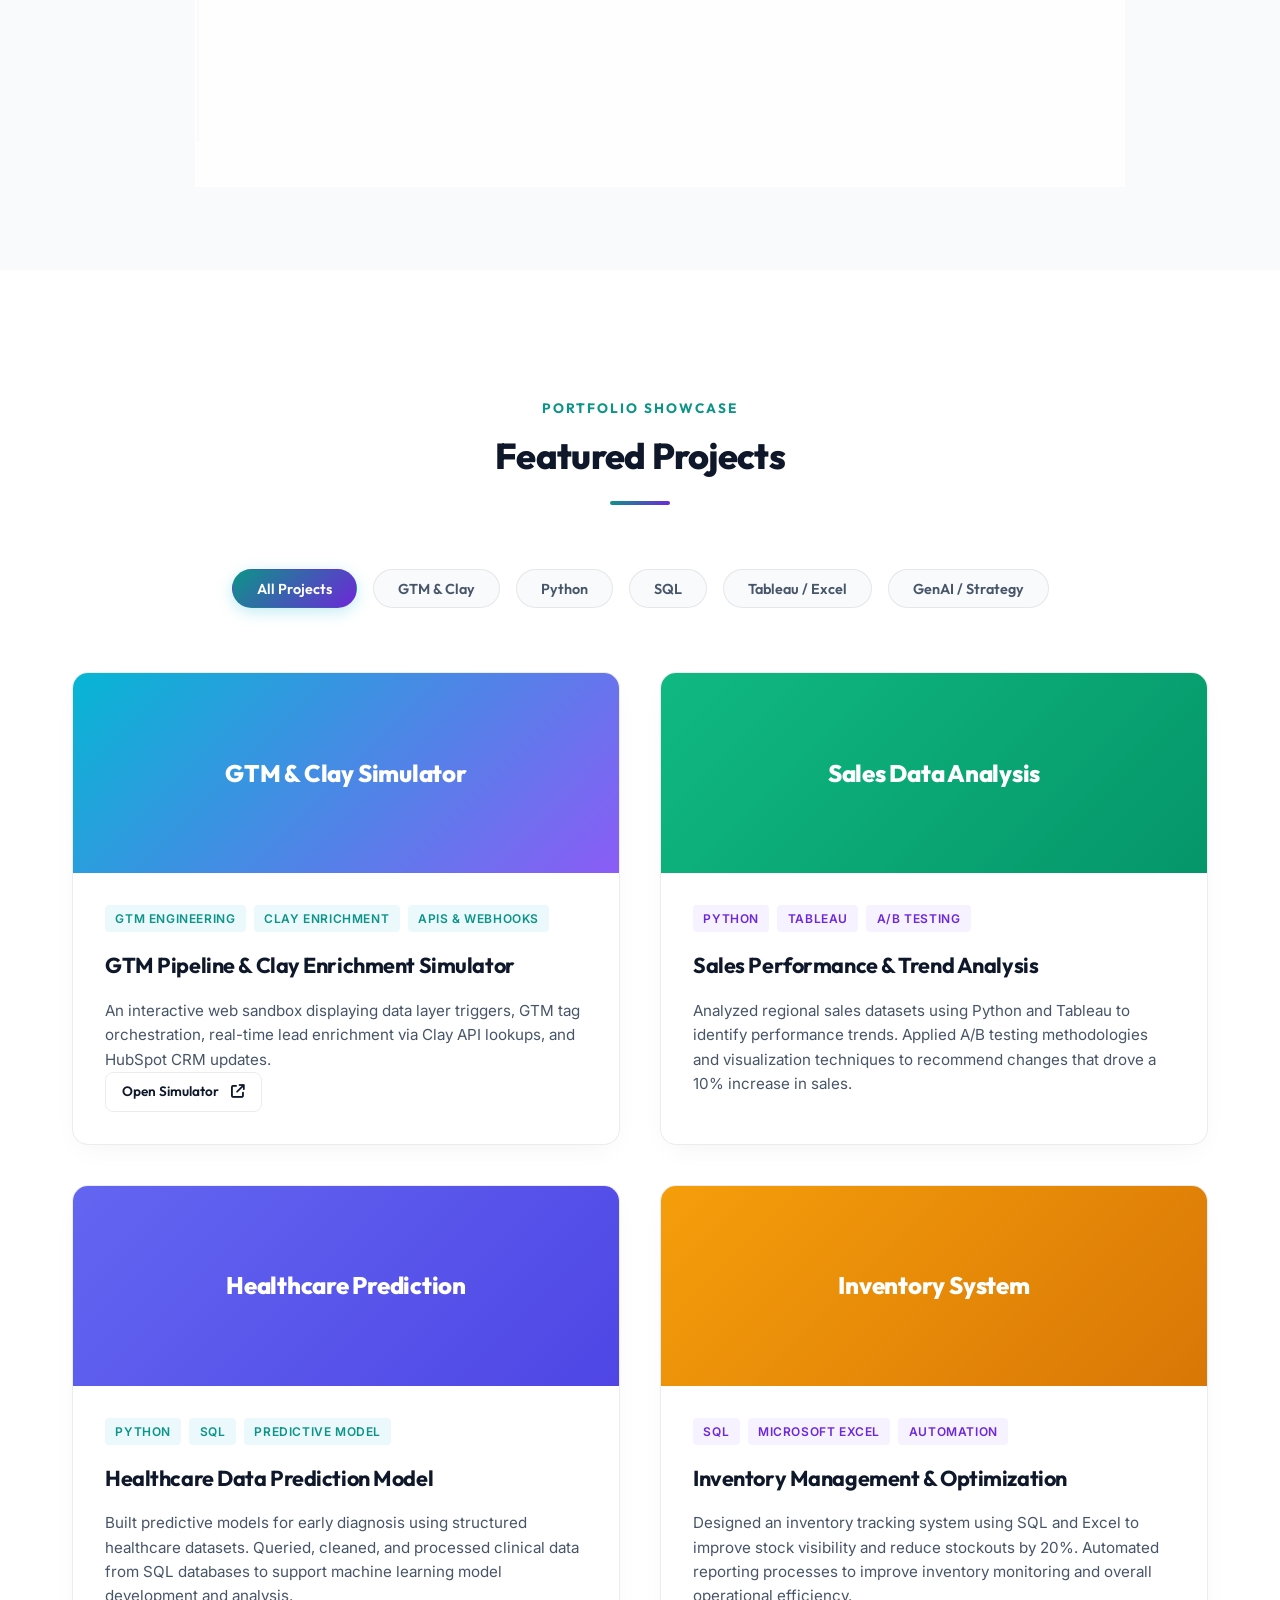
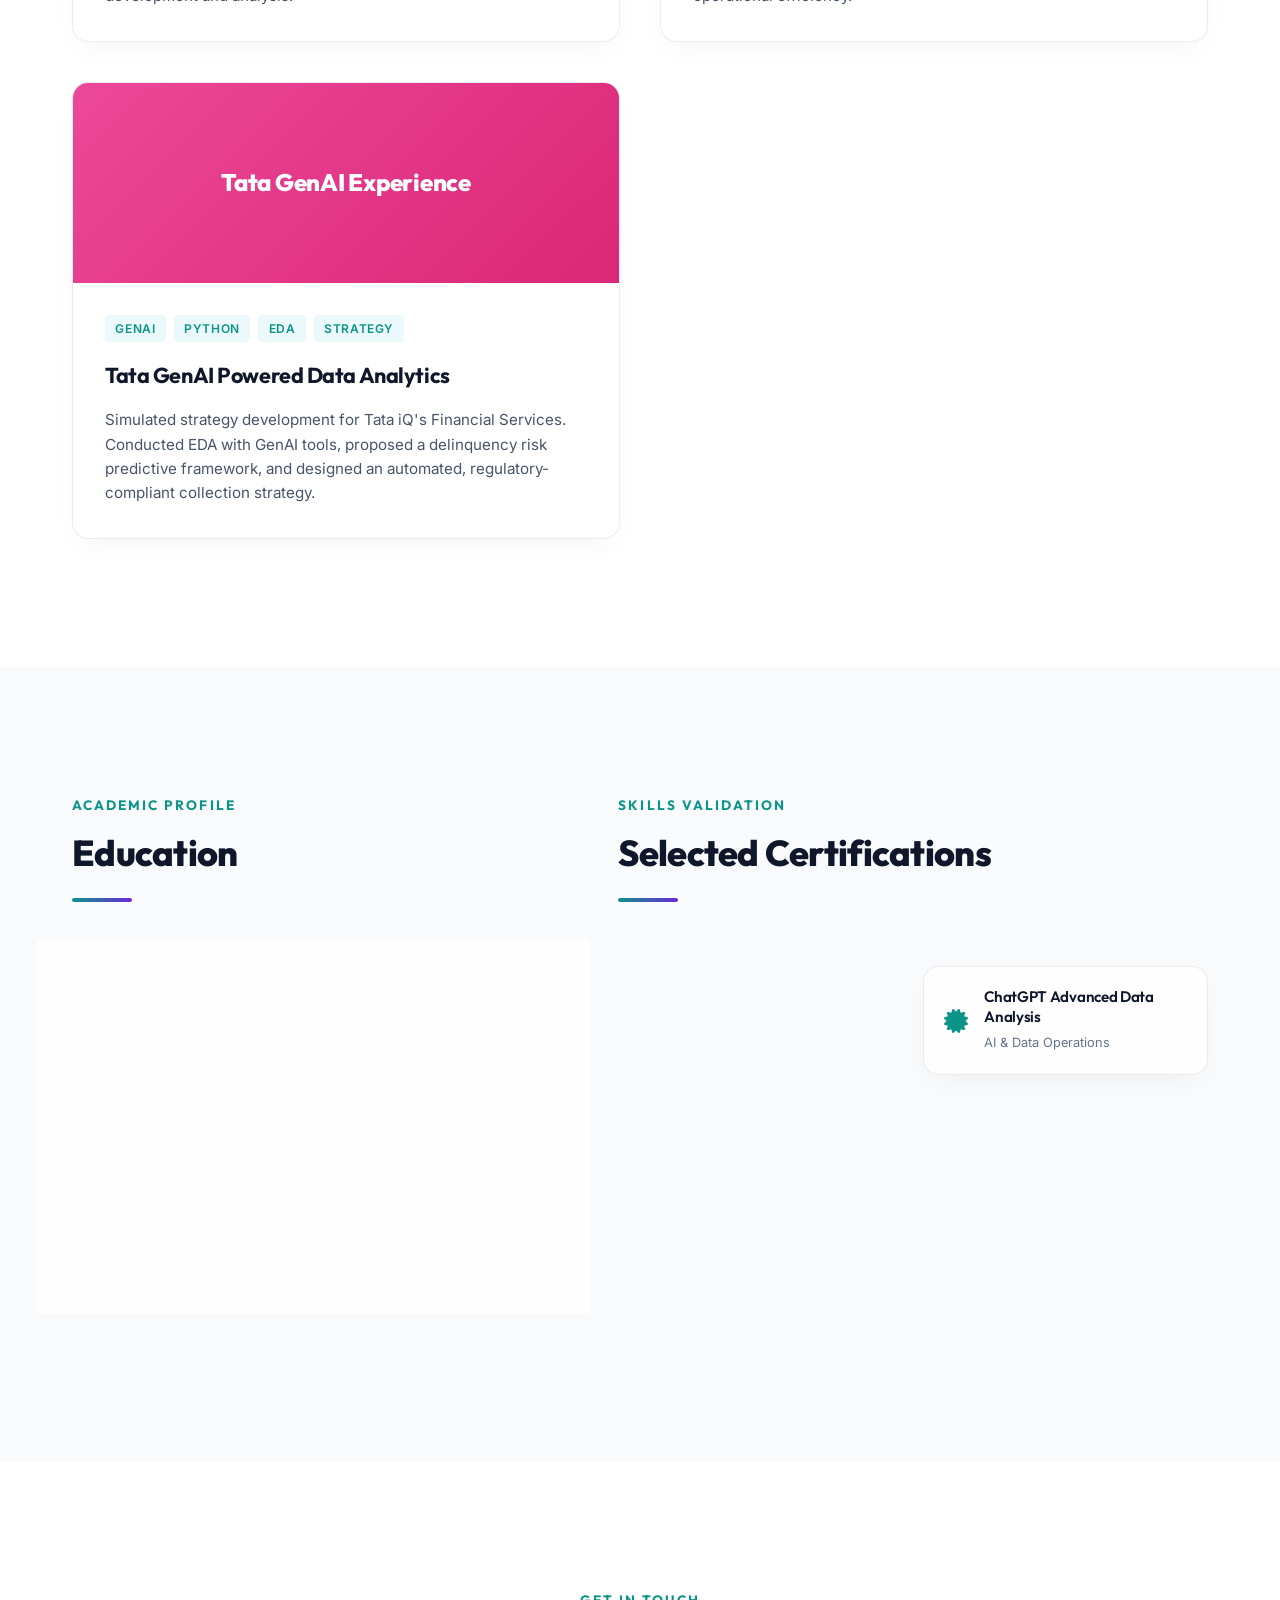
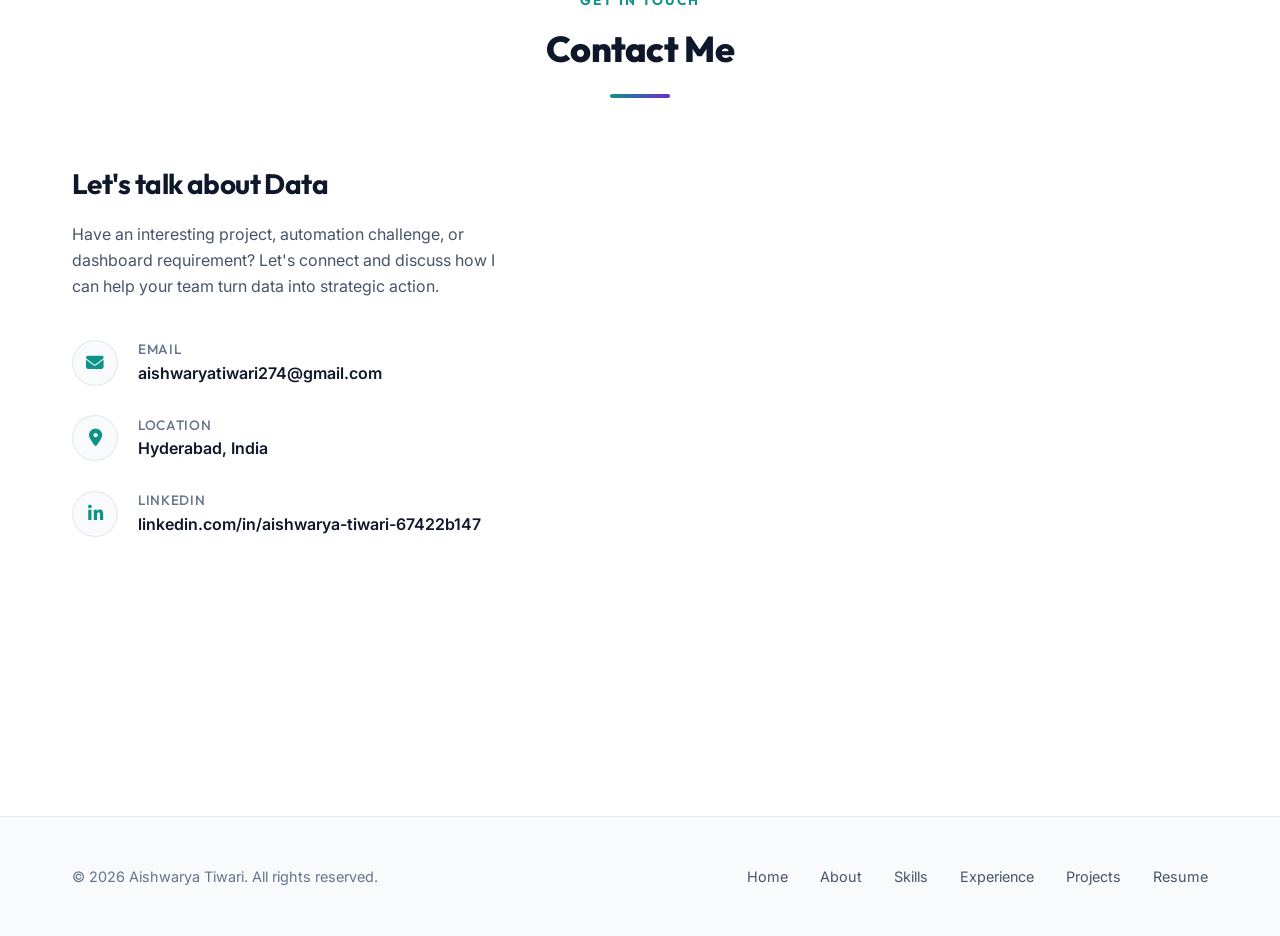
==== commit f21bc5eb: "Update LinkedIn profile links and final print-optimized PDF resume" ====
--- a/index.html
+++ b/index.html
@@ -69,7 +69,7 @@
                 </div>
                 <div class="hero-socials reveal">
                     <a href="mailto:aishwaryatiwari274@gmail.com" title="Email Aishwarya" aria-label="Email"><i class="fa-solid fa-envelope"></i></a>
-                    <a href="https://linkedin.com/in/your-username" target="_blank" rel="noopener noreferrer" title="LinkedIn Profile" aria-label="LinkedIn"><i class="fa-brands fa-linkedin-in"></i></a>
+                    <a href="https://www.linkedin.com/in/aishwarya-tiwari-67422b147/" target="_blank" rel="noopener noreferrer" title="LinkedIn Profile" aria-label="LinkedIn"><i class="fa-brands fa-linkedin-in"></i></a>
                     <a href="#" title="GitHub Portfolio" aria-label="GitHub"><i class="fa-brands fa-github"></i></a>
                 </div>
             </div>
@@ -562,7 +562,7 @@
                             <div class="contact-icon"><i class="fa-brands fa-linkedin-in"></i></div>
                             <div>
                                 <h4>LinkedIn</h4>
-                                <a href="https://linkedin.com/in/your-username" target="_blank" rel="noopener noreferrer">linkedin.com/in/your-username</a>
+                                <a href="https://www.linkedin.com/in/aishwarya-tiwari-67422b147/" target="_blank" rel="noopener noreferrer">linkedin.com/in/aishwarya-tiwari-67422b147</a>
                             </div>
                         </div>
                     </div>
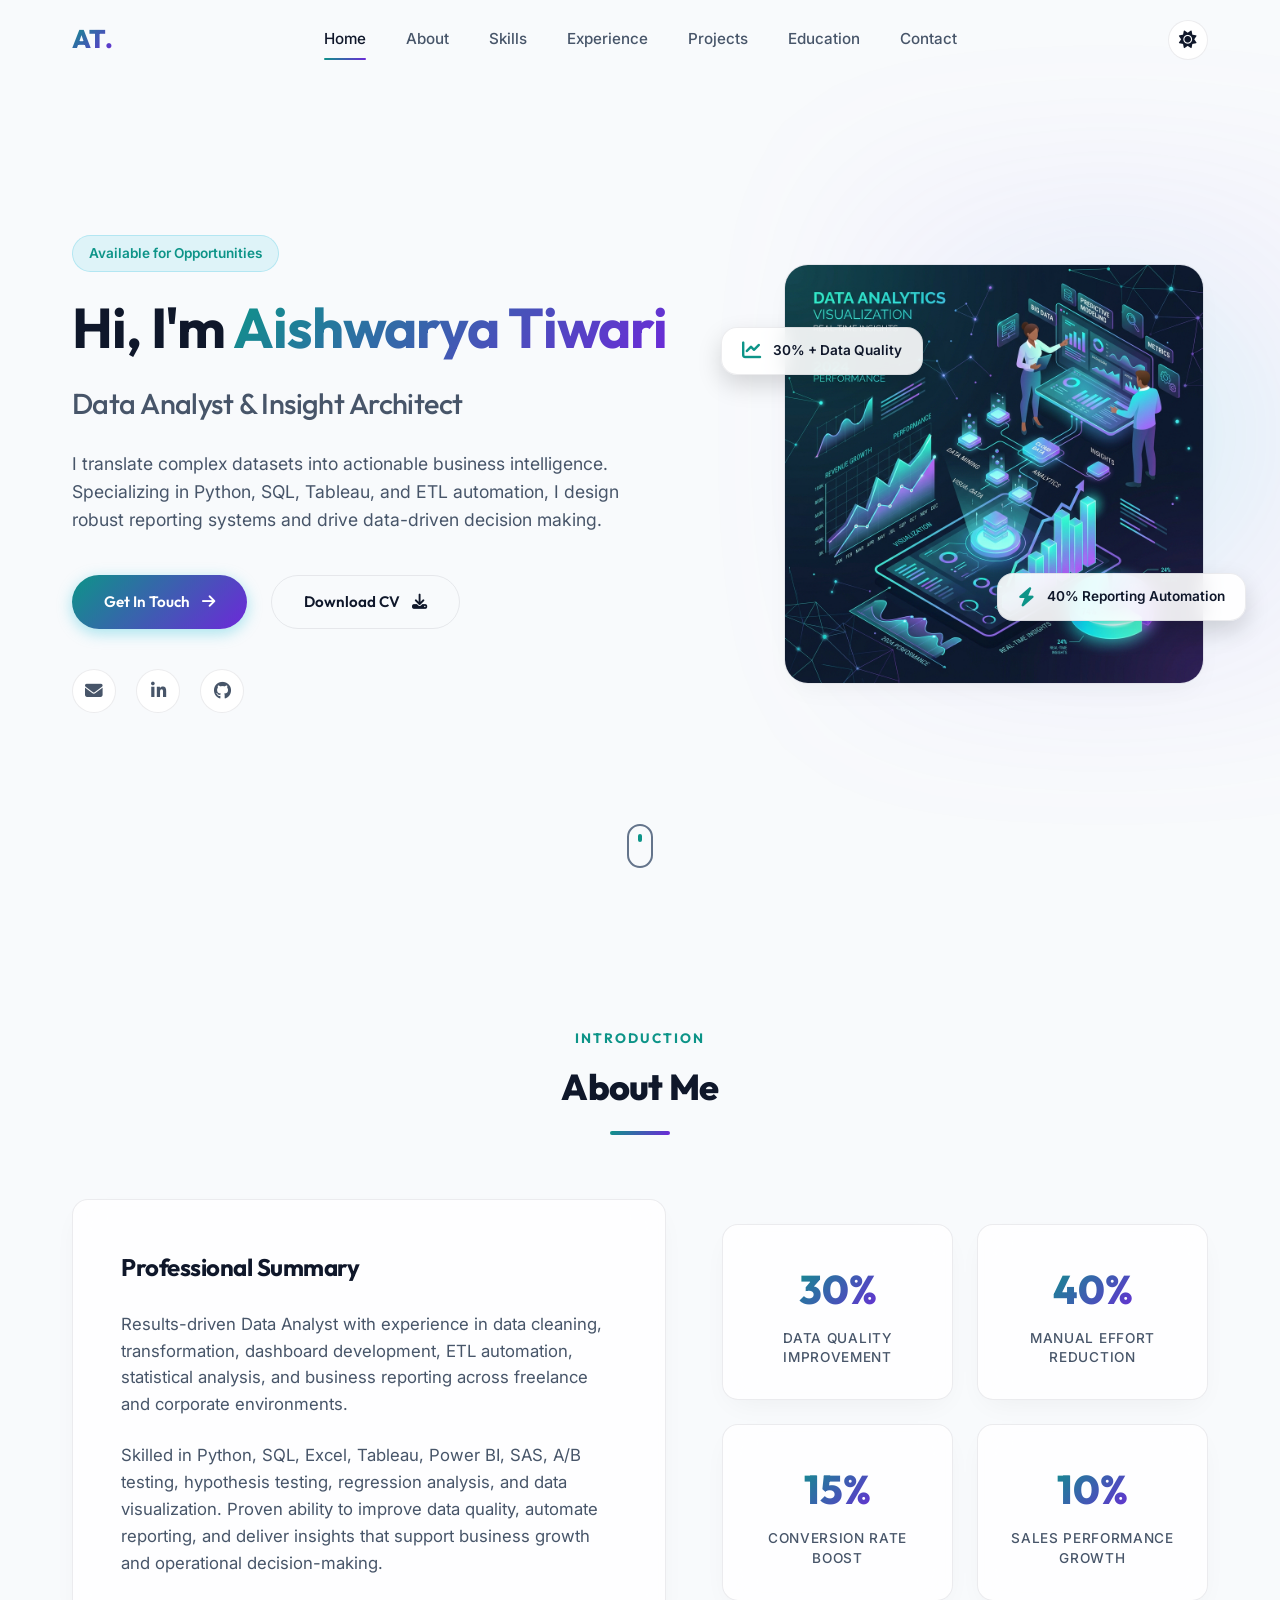
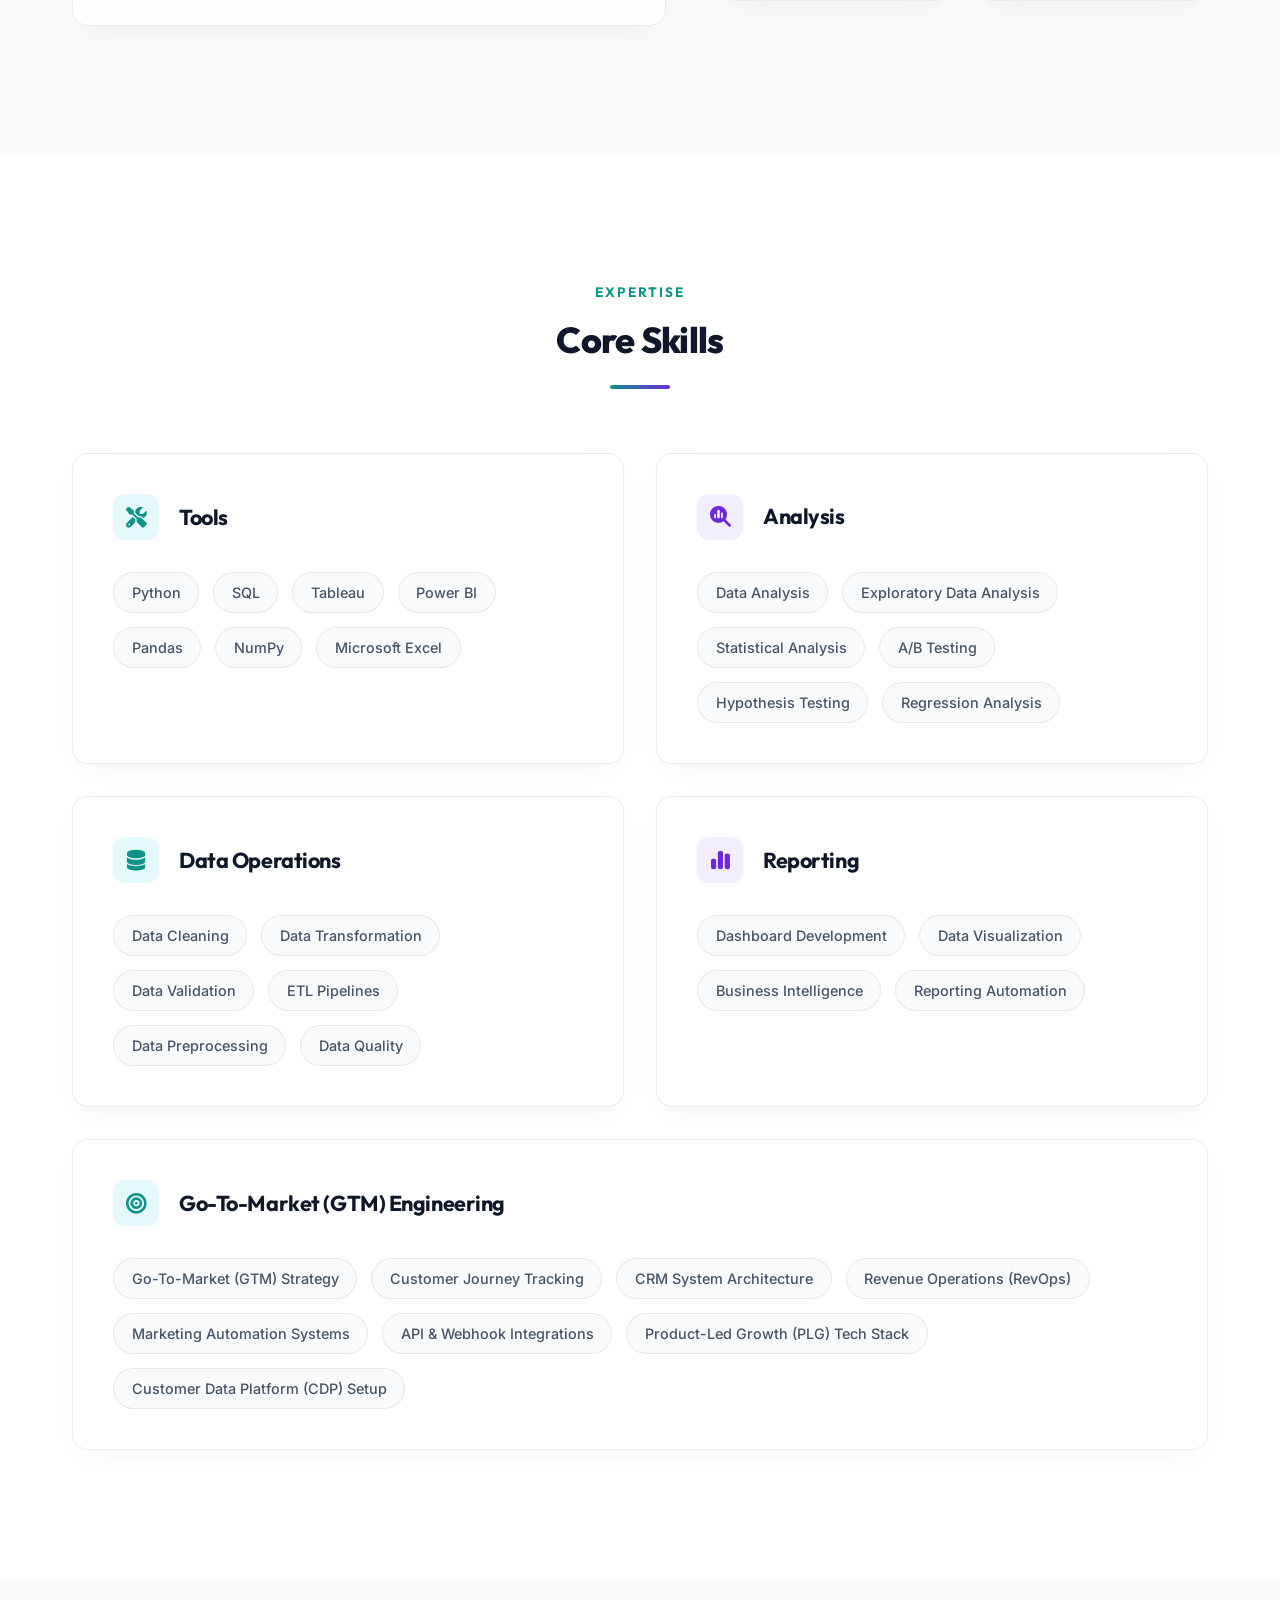
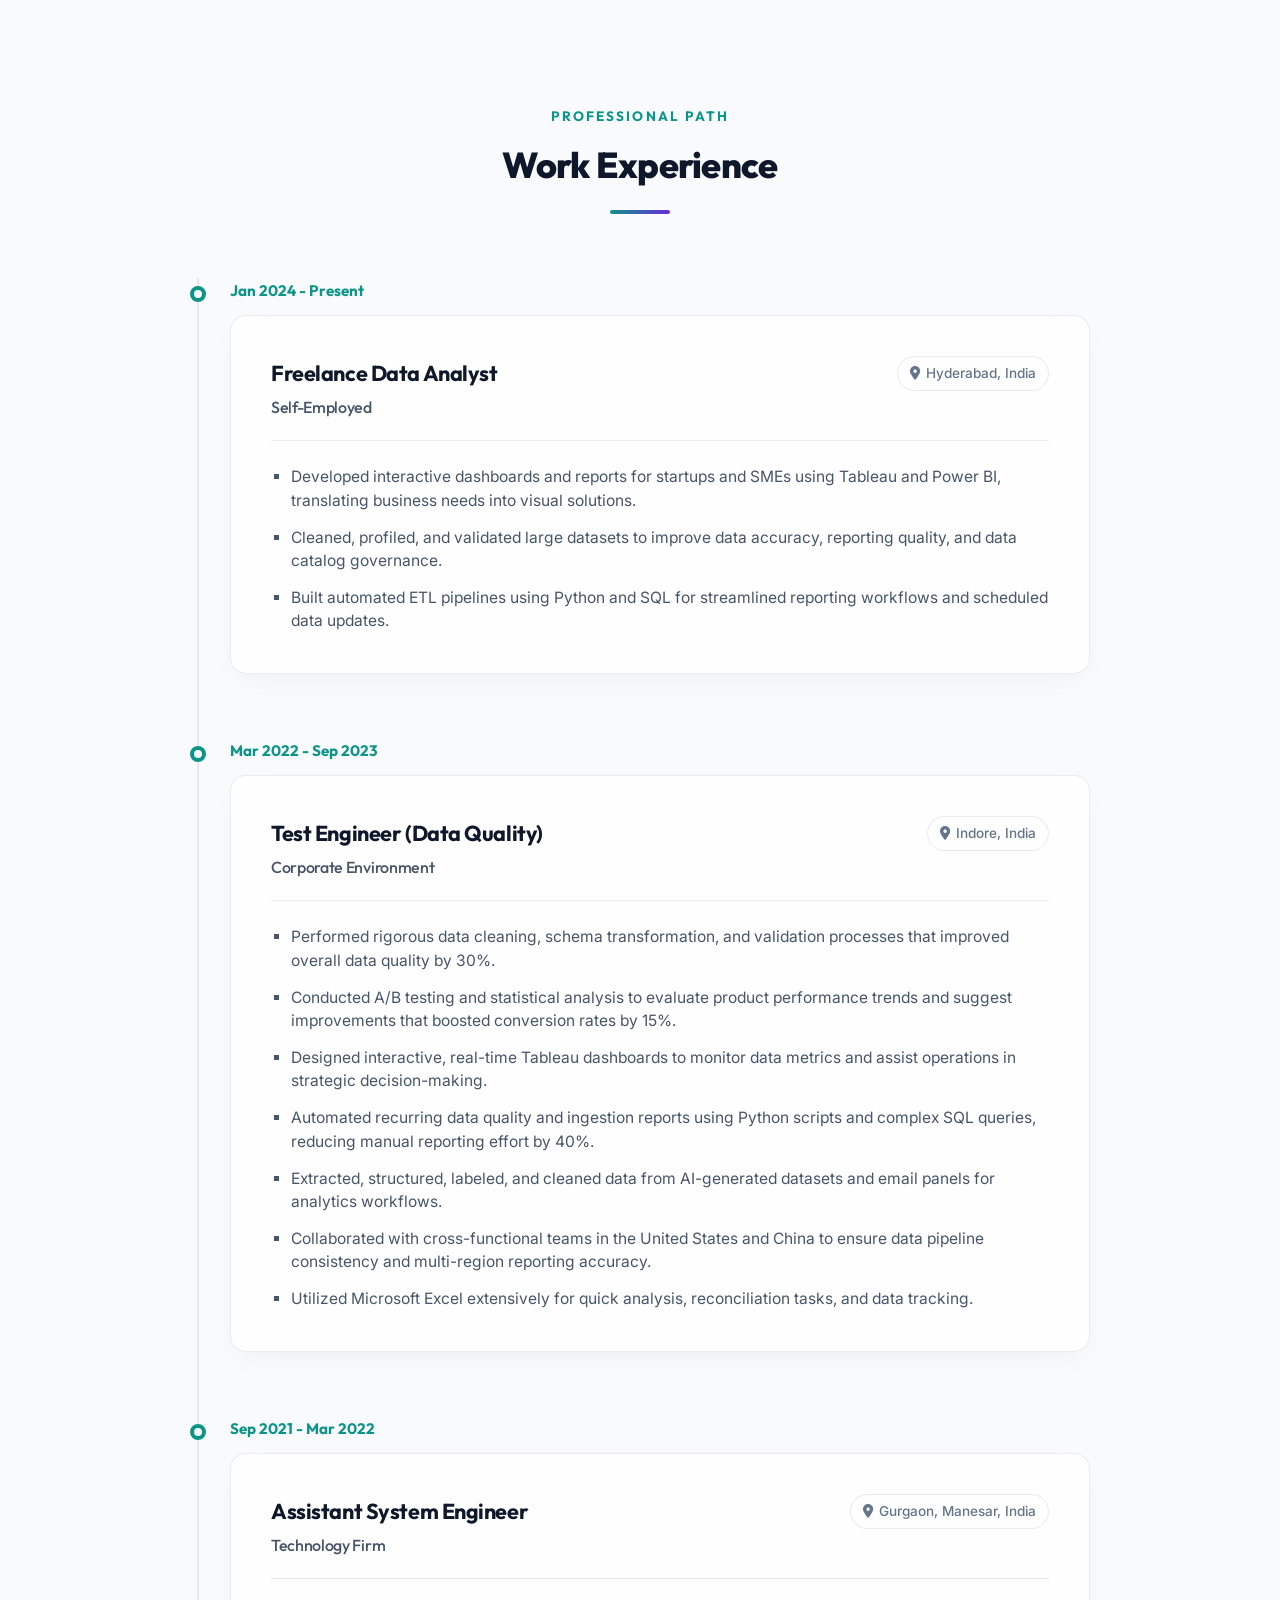
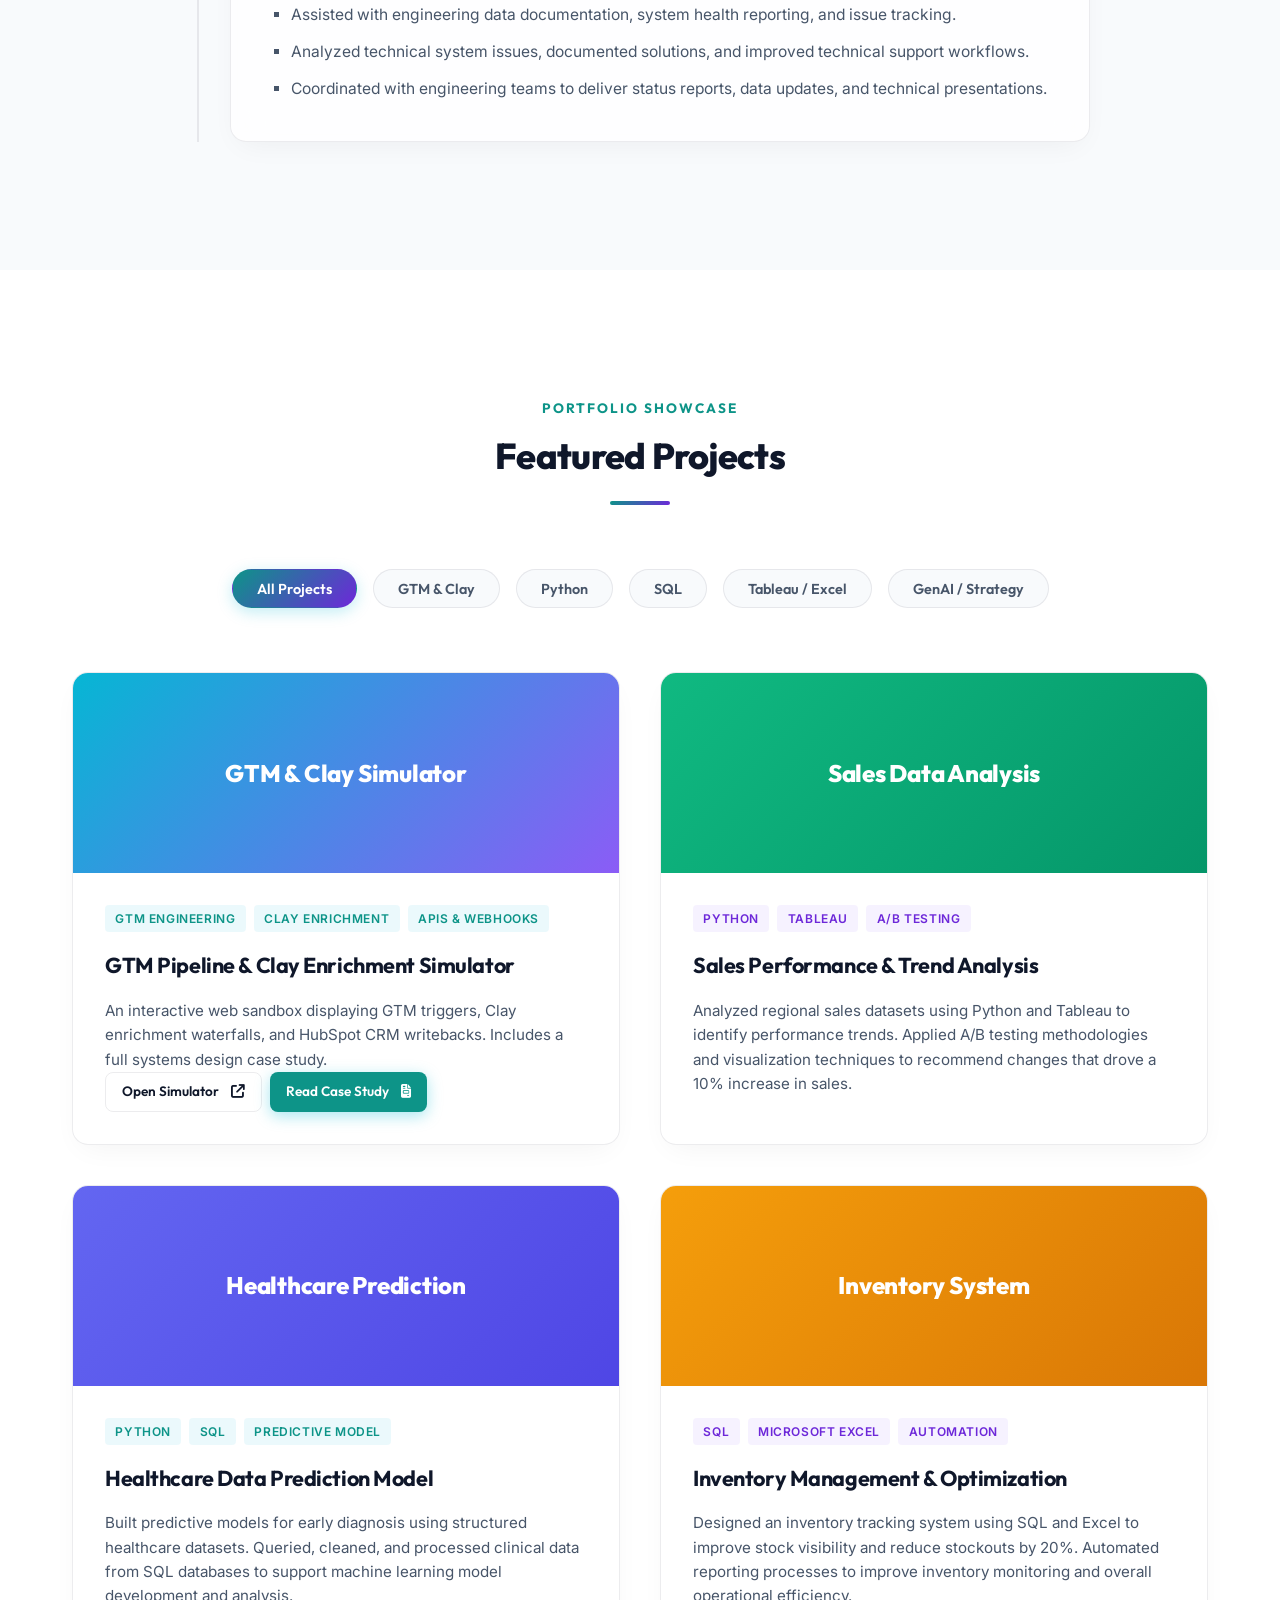
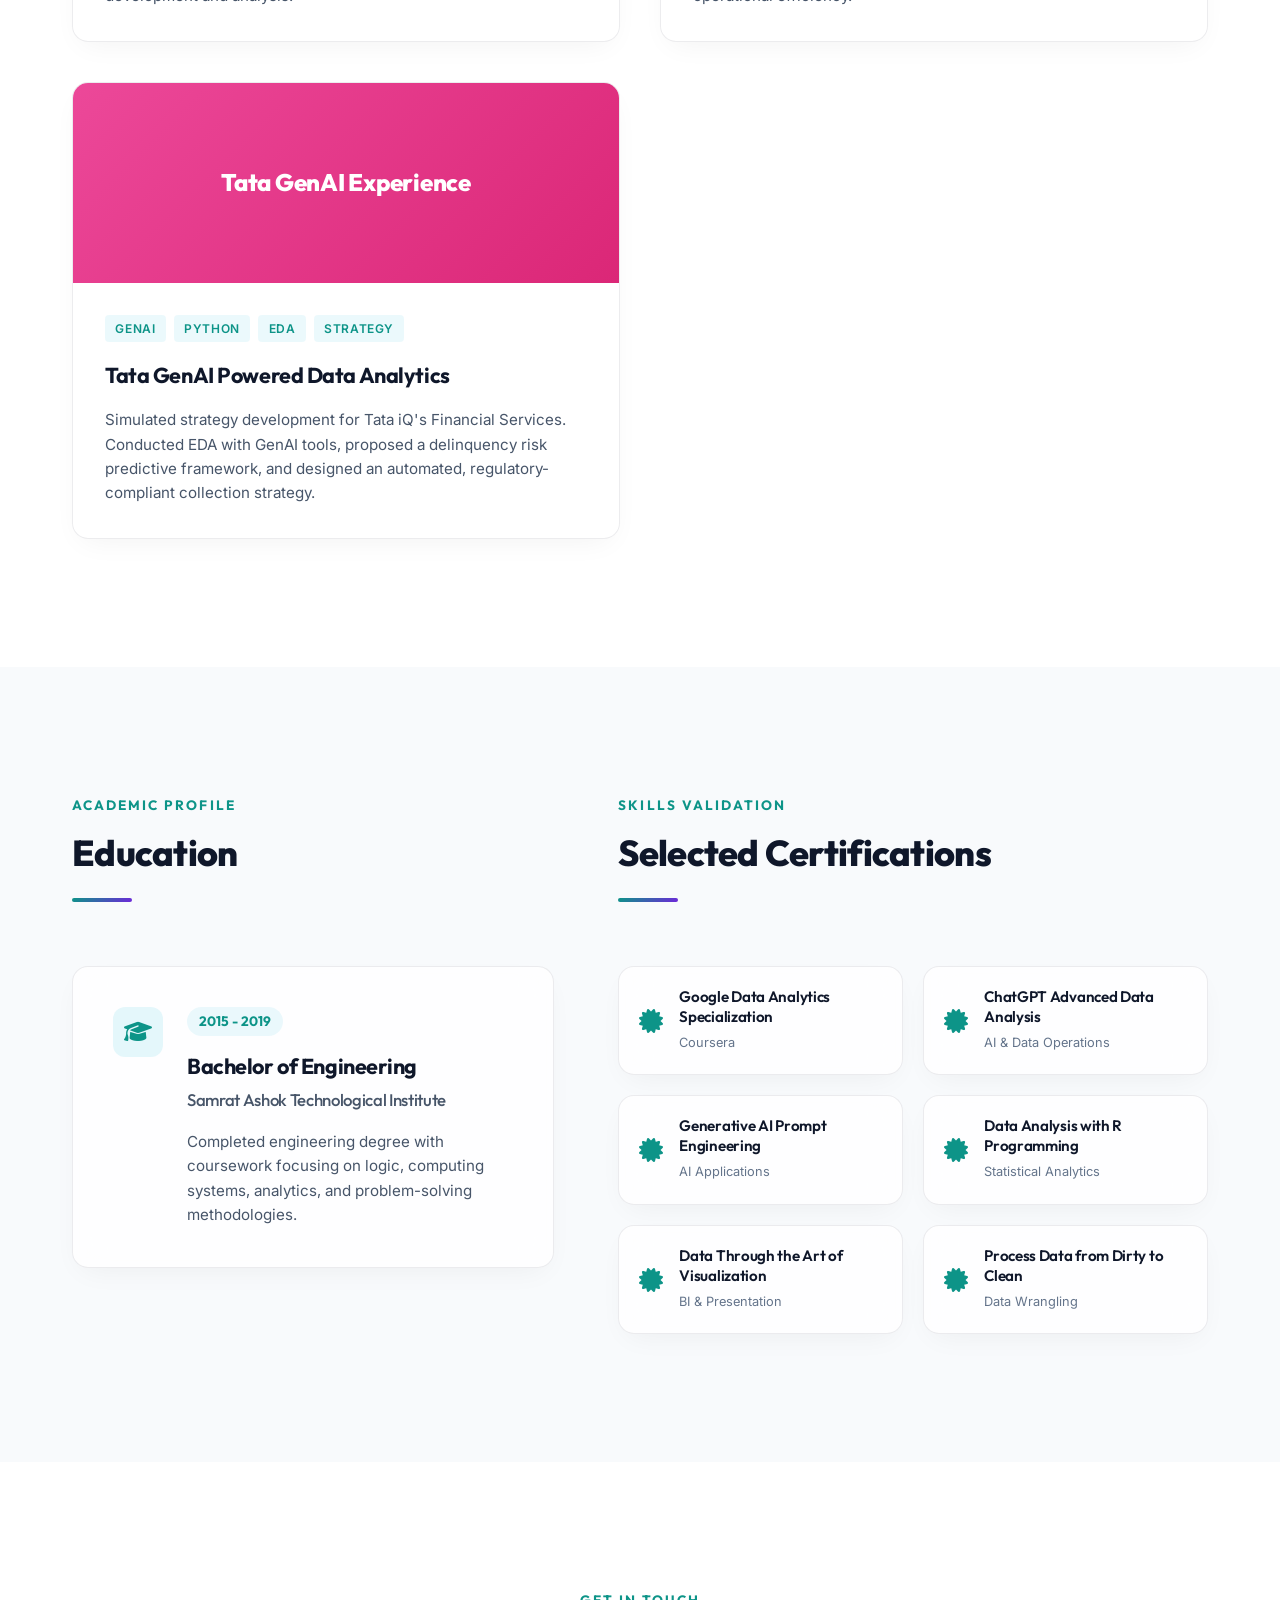
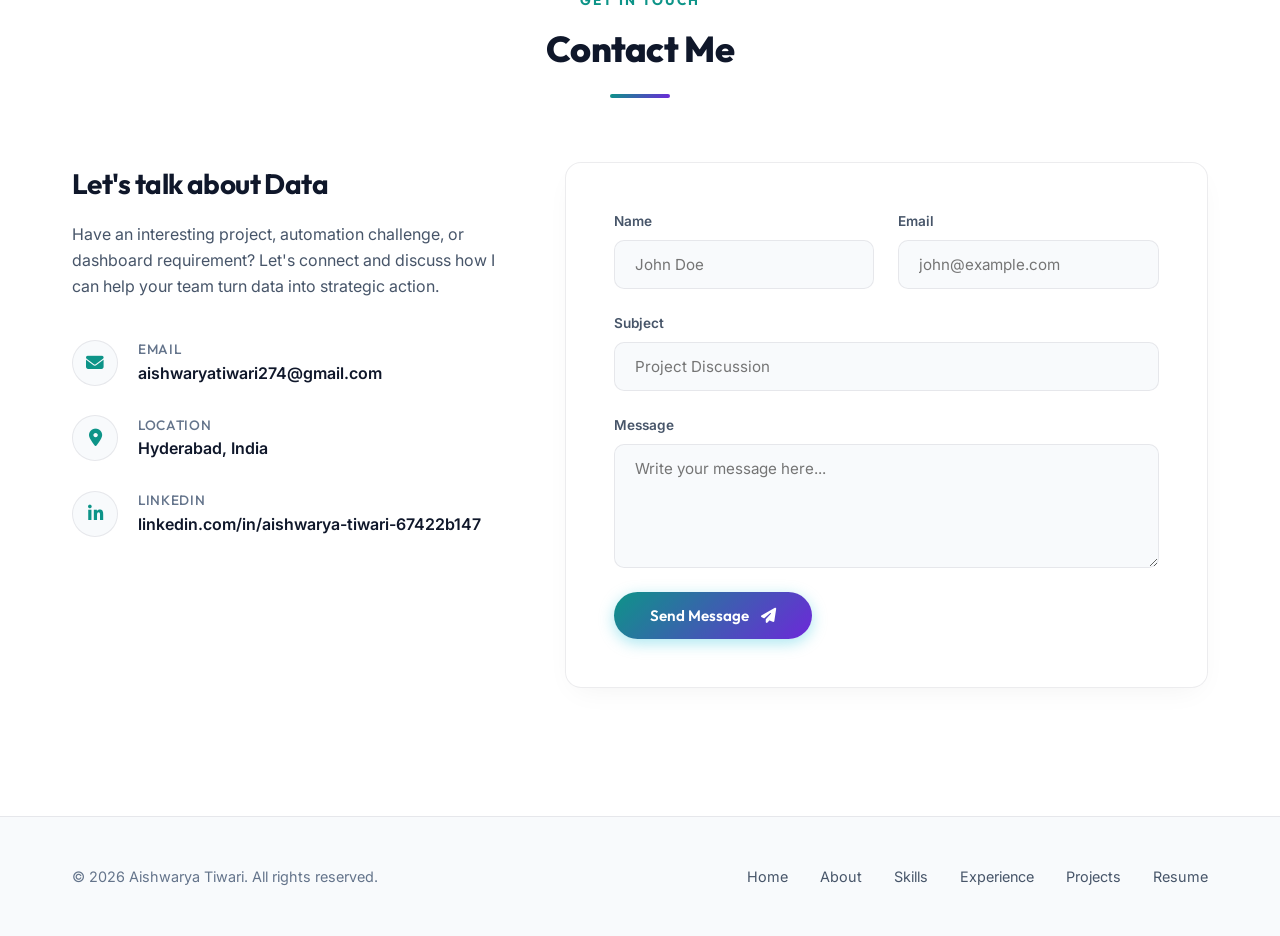
==== commit 883f02e5: "Create technical GTM case study page and link it in index.html" ====
--- a/index.html
+++ b/index.html
@@ -345,9 +345,12 @@
                         </div>
                         <h3 class="project-title">GTM Pipeline &amp; Clay Enrichment Simulator</h3>
                         <p class="project-description">
-                            An interactive web sandbox displaying data layer triggers, GTM tag orchestration, real-time lead enrichment via Clay API lookups, and HubSpot CRM updates.
+                            An interactive web sandbox displaying GTM triggers, Clay enrichment waterfalls, and HubSpot CRM writebacks. Includes a full systems design case study.
                         </p>
-                        <a href="gtm-sandbox.html" class="btn btn-secondary" style="margin-top: auto; padding: 0.5rem 1rem; border-radius: 8px; font-size: 0.85rem; width: fit-content;">Open Simulator <i class="fa-solid fa-arrow-up-right-from-square"></i></a>
+                        <div style="display: flex; gap: 0.5rem; margin-top: auto; flex-wrap: wrap;">
+                            <a href="gtm-sandbox.html" class="btn btn-secondary" style="padding: 0.5rem 1rem; border-radius: 8px; font-size: 0.85rem; width: fit-content;">Open Simulator <i class="fa-solid fa-arrow-up-right-from-square"></i></a>
+                            <a href="projects/inbound-case-study.html" class="btn btn-primary" style="padding: 0.5rem 1rem; border-radius: 8px; font-size: 0.85rem; width: fit-content; background: var(--accent-primary); border-color: var(--accent-primary);">Read Case Study <i class="fa-solid fa-file-invoice"></i></a>
+                        </div>
                     </div>
                 </div>
 
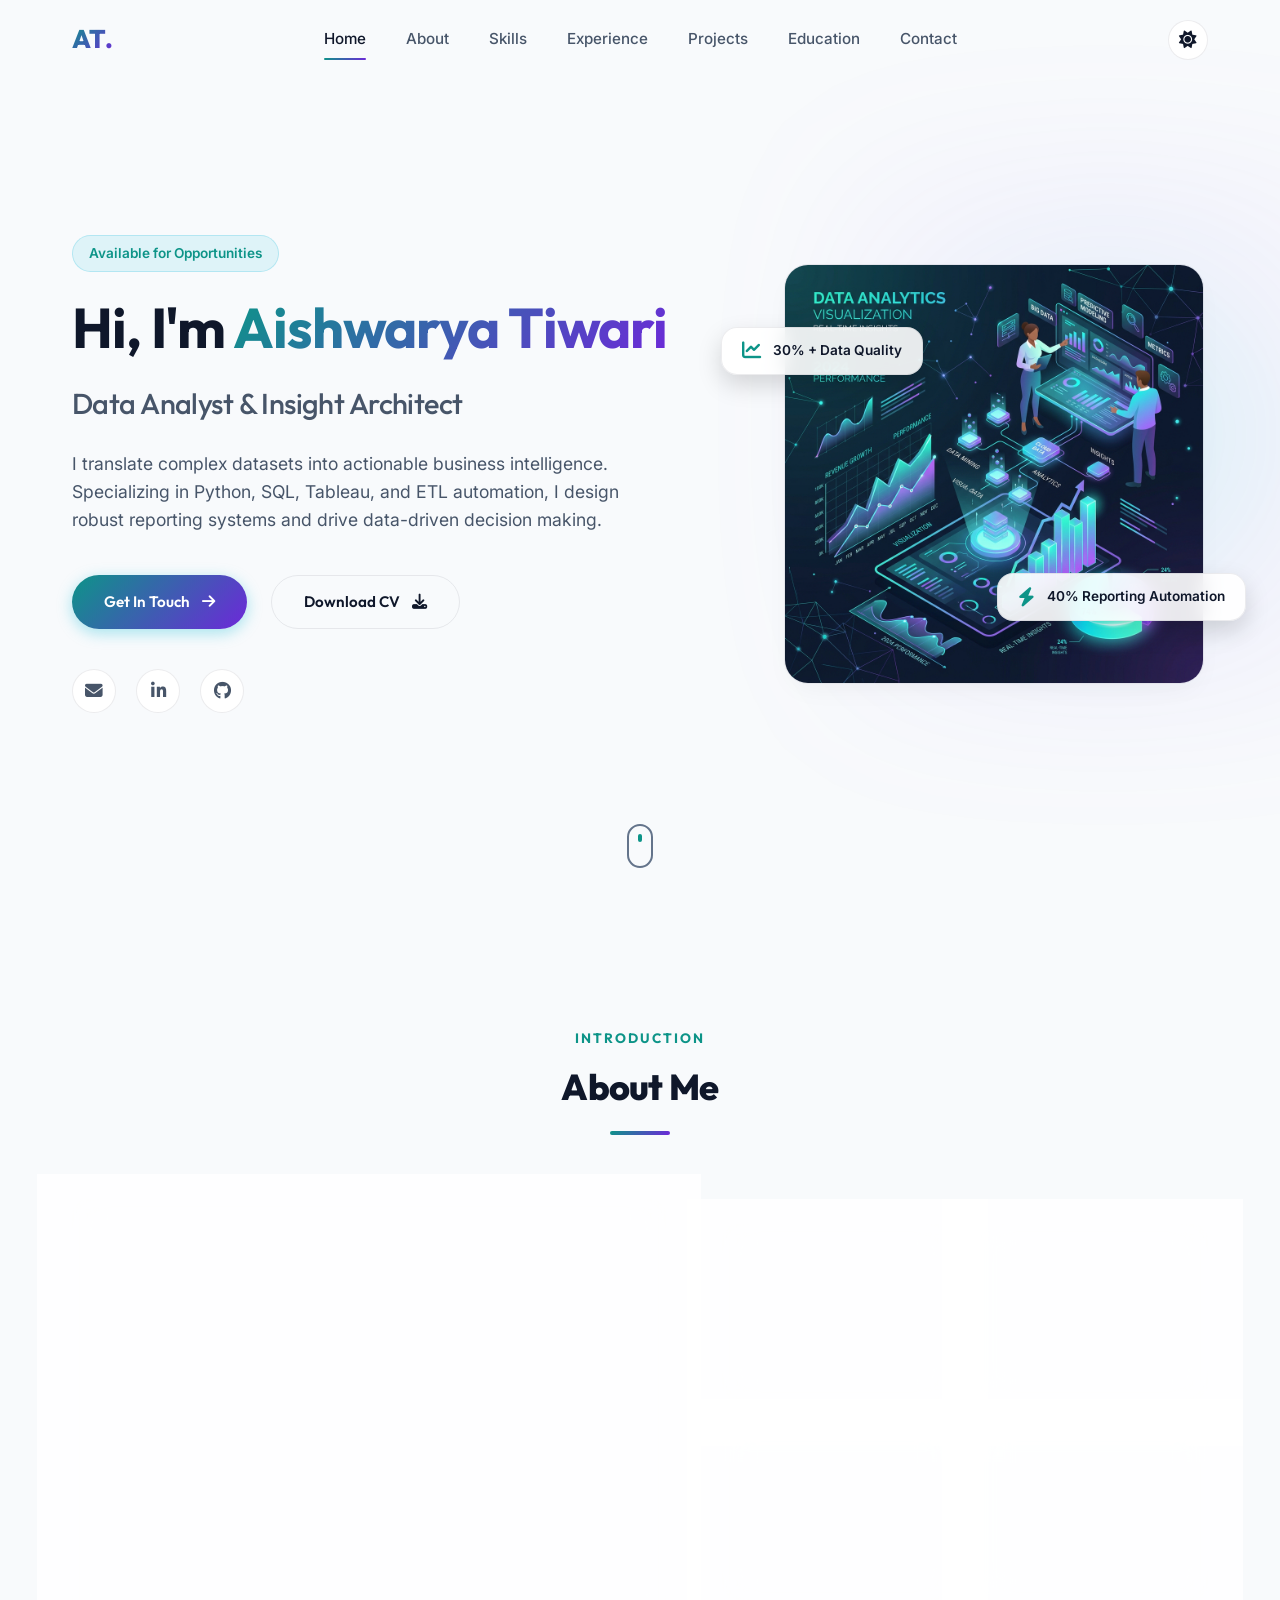
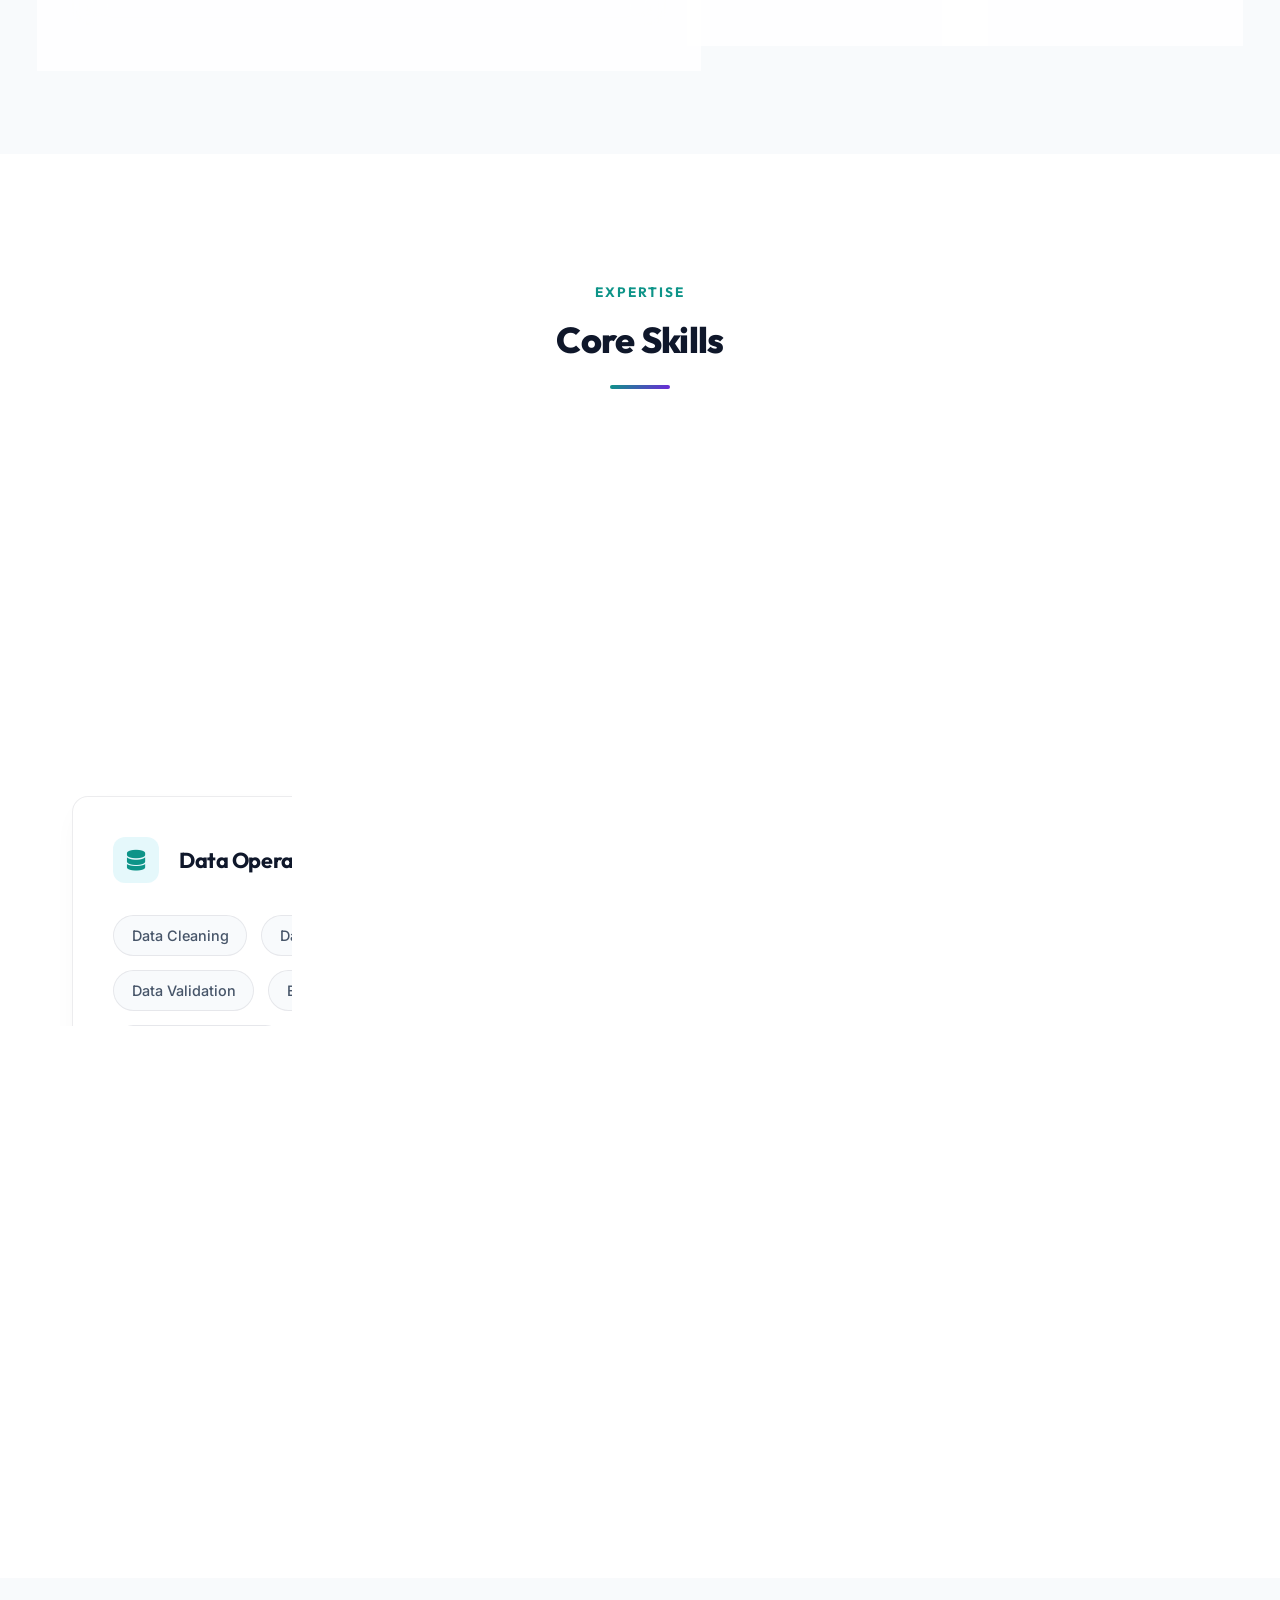
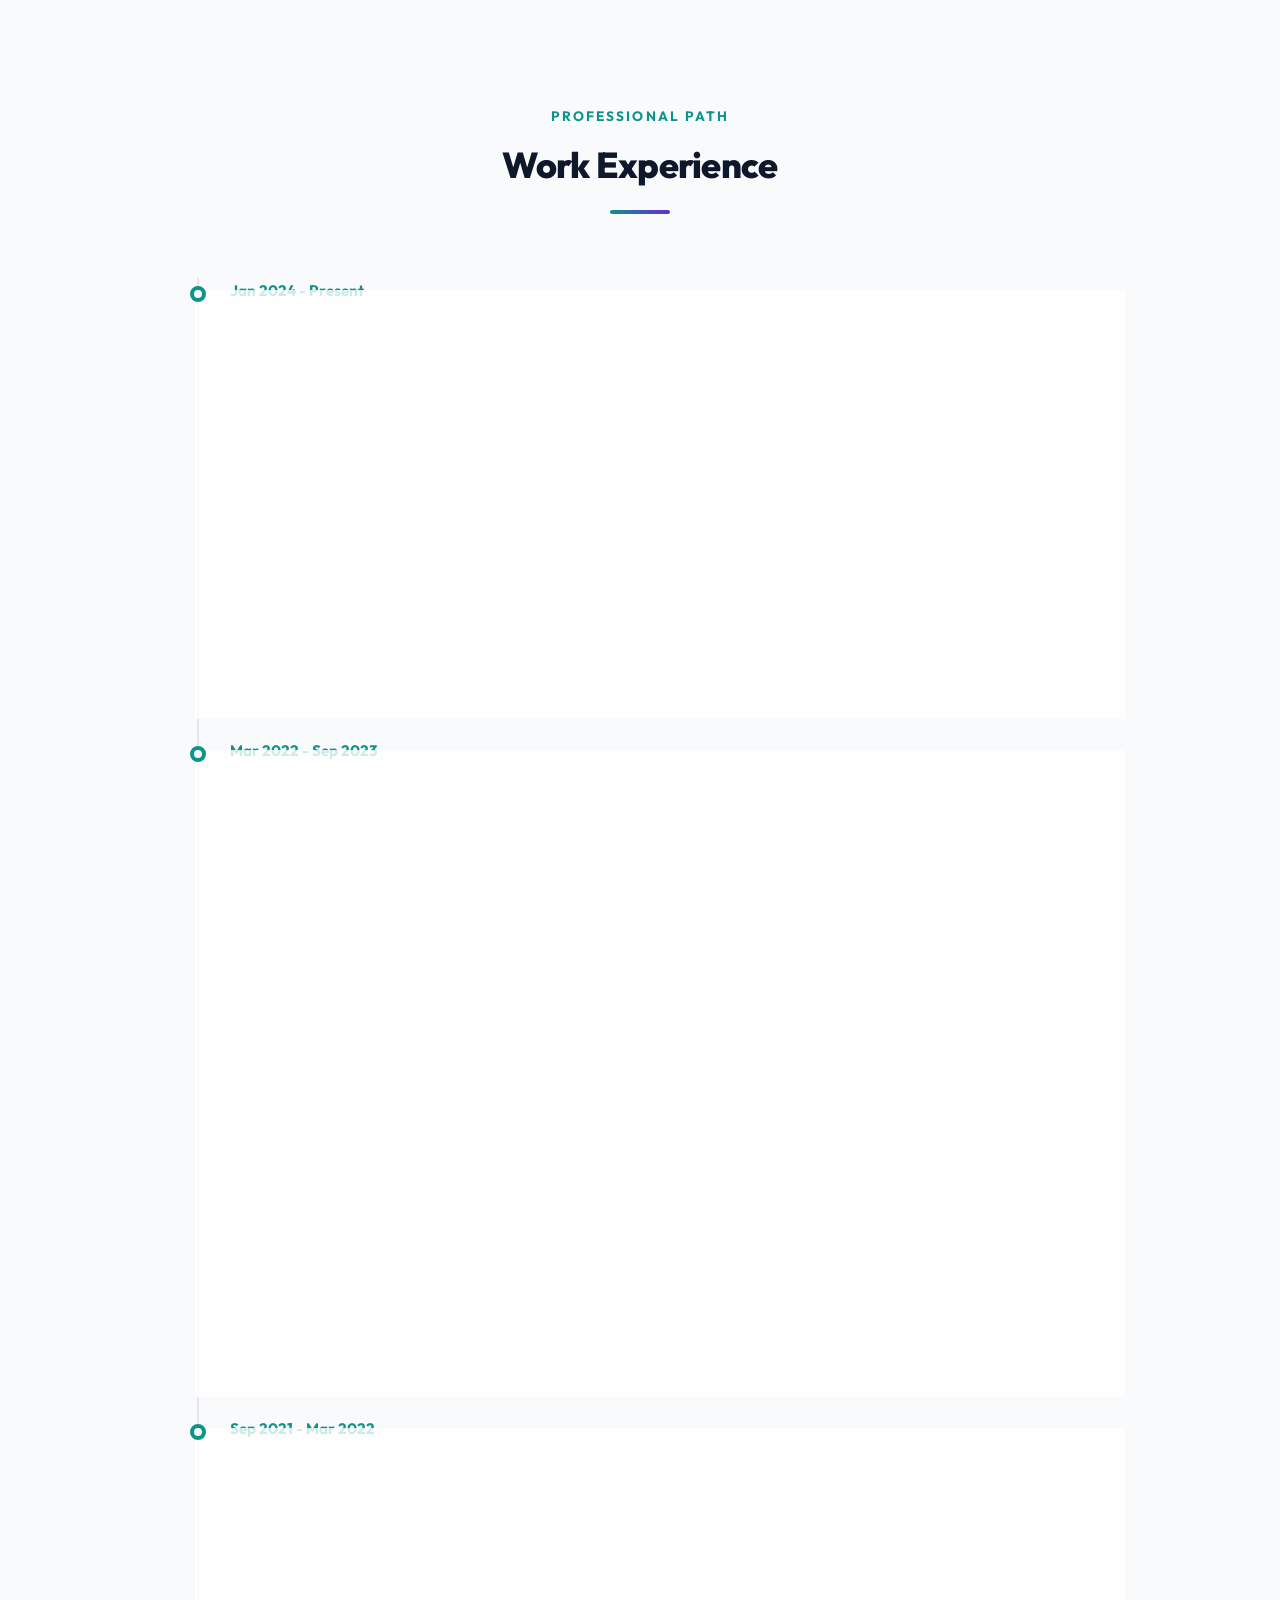
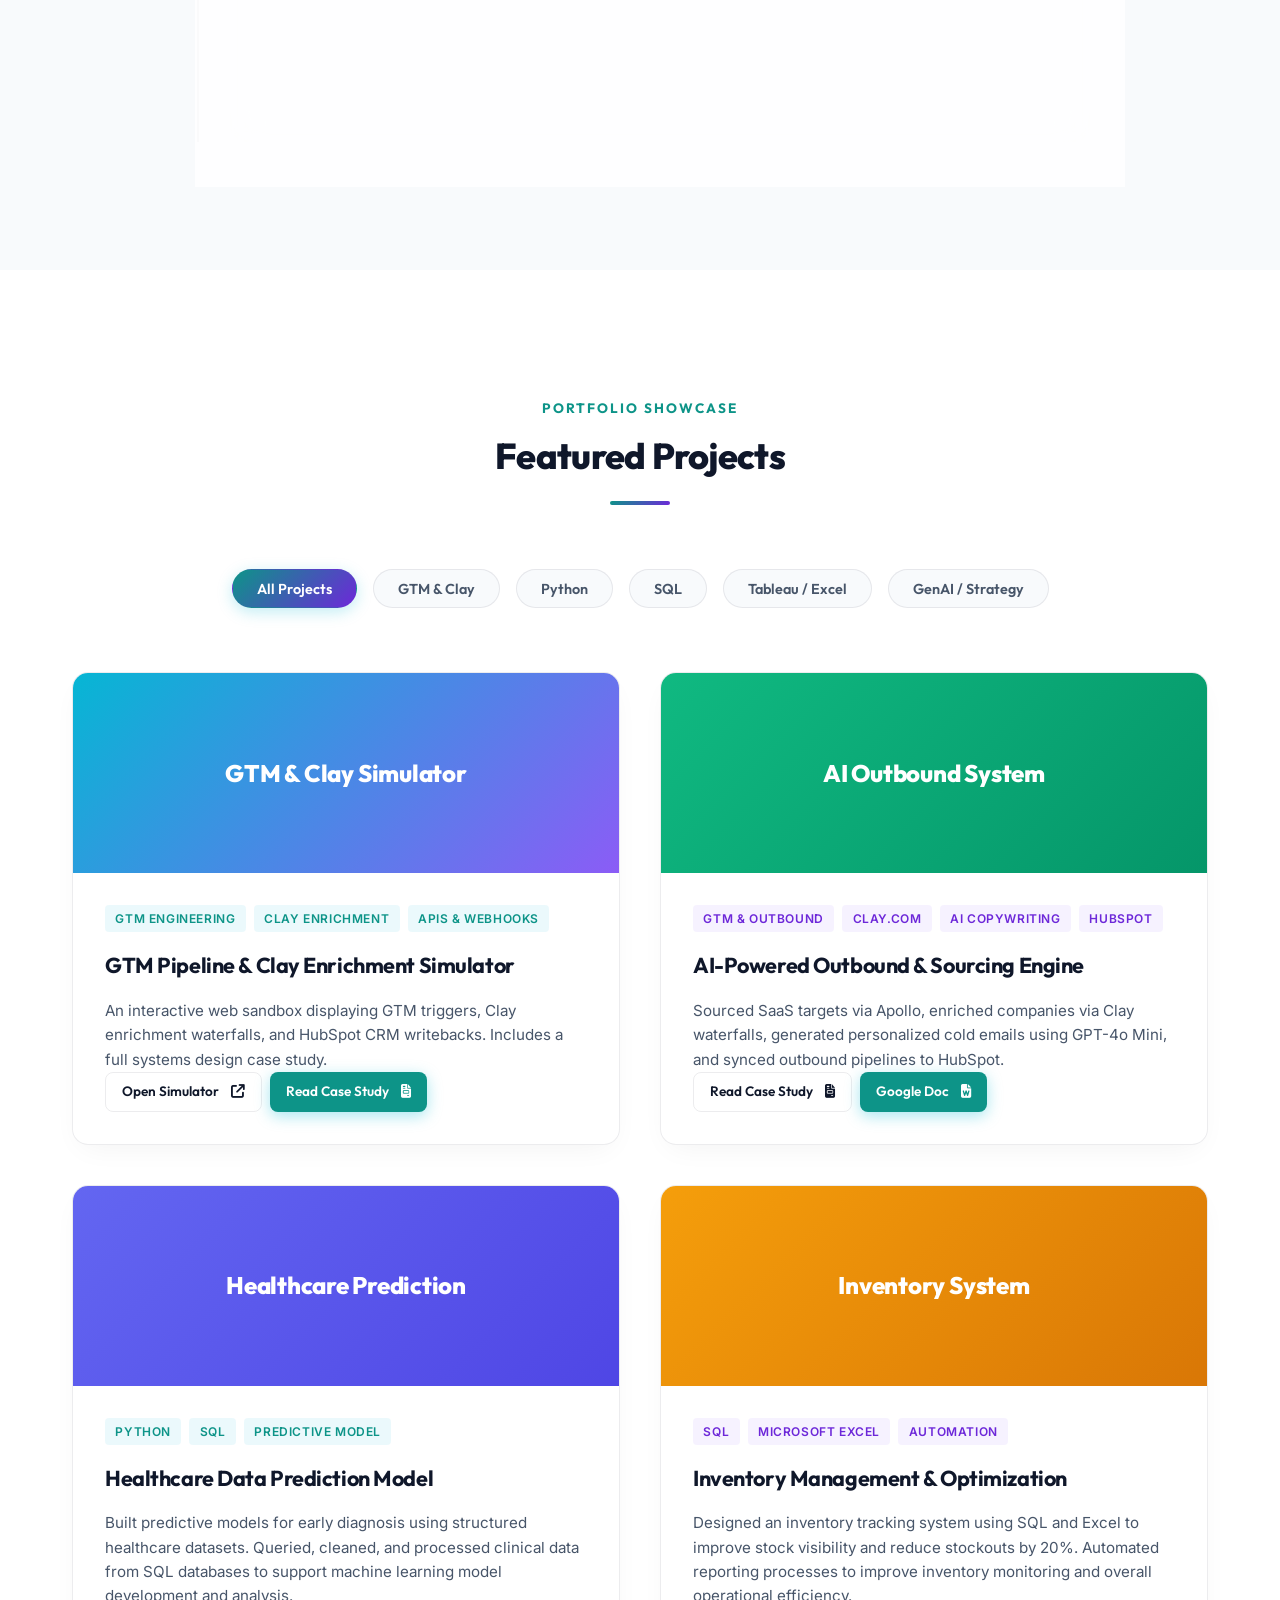
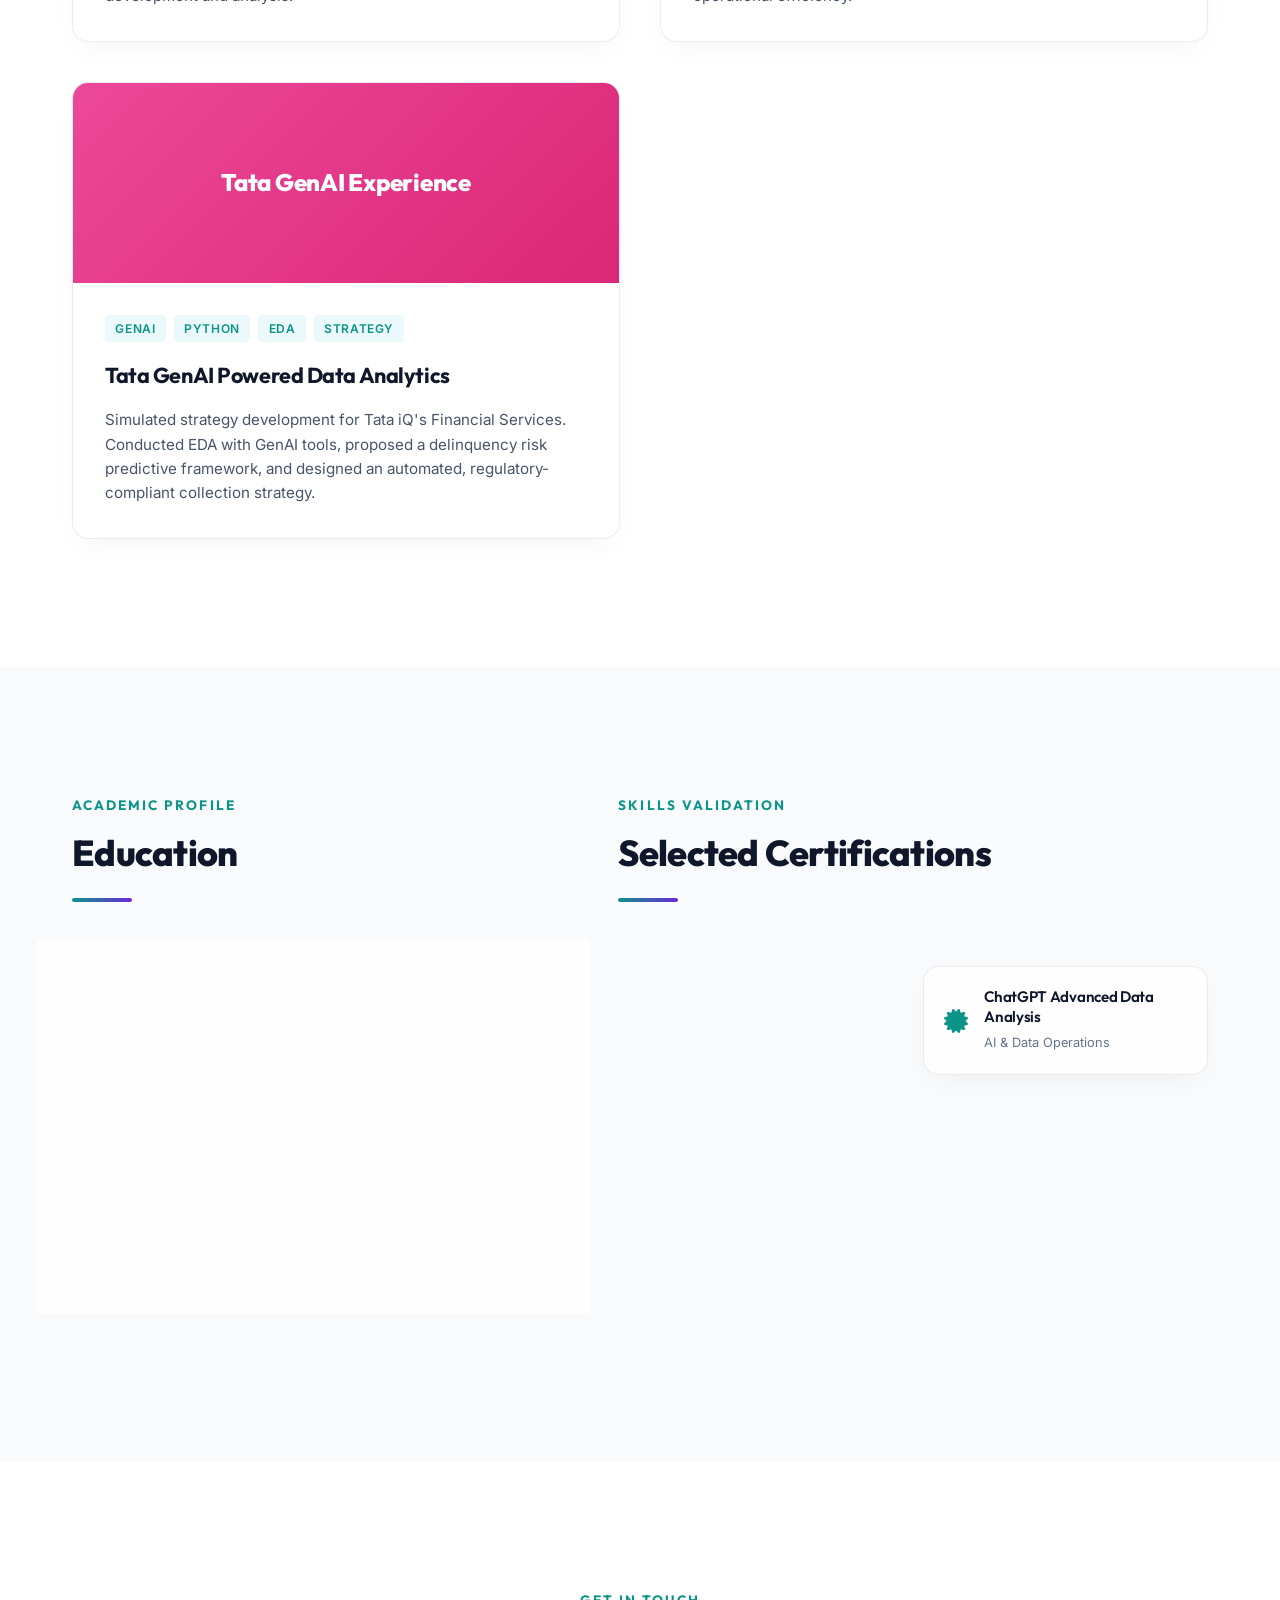
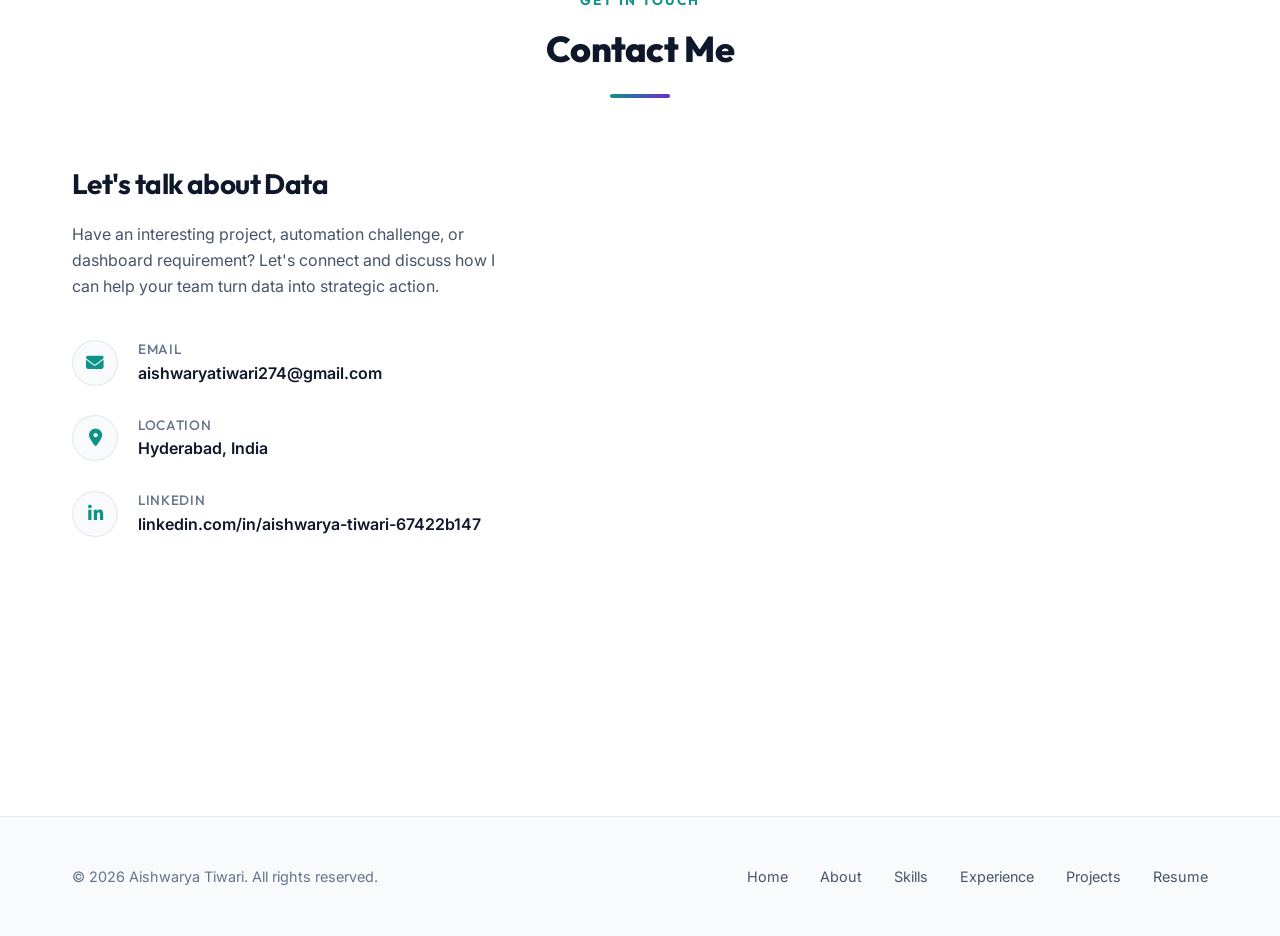
==== commit 6de3cab8: "Create technical GTM AI Outbound case study page and link it in index.html" ====
--- a/index.html
+++ b/index.html
@@ -354,26 +354,31 @@
                     </div>
                 </div>
 
-                <!-- Project 2 -->
-                <div class="project-card glass reveal" data-tags="python tableau">
+                <!-- Project 2 (AI Outbound System) -->
+                <div class="project-card glass reveal" data-tags="gtm python genai">
                     <div class="project-media">
                         <div class="project-overlay">
-                            <span class="project-icon"><i class="fa-solid fa-chart-pie"></i></span>
+                            <span class="project-icon"><i class="fa-solid fa-paper-plane"></i></span>
                         </div>
                         <div class="project-media-placeholder p-gradient-1">
-                            <span>Sales Data Analysis</span>
+                            <span>AI Outbound System</span>
                         </div>
                     </div>
                     <div class="project-info">
                         <div class="project-tags">
-                            <span class="tag">Python</span>
-                            <span class="tag">Tableau</span>
-                            <span class="tag">A/B Testing</span>
-                        </div>
-                        <h3 class="project-title">Sales Performance &amp; Trend Analysis</h3>
+                            <span class="tag">GTM &amp; Outbound</span>
+                            <span class="tag">Clay.com</span>
+                            <span class="tag">AI Copywriting</span>
+                            <span class="tag">HubSpot</span>
+                        </div>
+                        <h3 class="project-title">AI-Powered Outbound &amp; Sourcing Engine</h3>
                         <p class="project-description">
-                            Analyzed regional sales datasets using Python and Tableau to identify performance trends. Applied A/B testing methodologies and visualization techniques to recommend changes that drove a 10% increase in sales.
+                            Sourced SaaS targets via Apollo, enriched companies via Clay waterfalls, generated personalized cold emails using GPT-4o Mini, and synced outbound pipelines to HubSpot.
                         </p>
+                        <div style="display: flex; gap: 0.5rem; margin-top: auto; flex-wrap: wrap;">
+                            <a href="projects/outbound-case-study.html" class="btn btn-secondary" style="padding: 0.5rem 1rem; border-radius: 8px; font-size: 0.85rem; width: fit-content;">Read Case Study <i class="fa-solid fa-file-invoice"></i></a>
+                            <a href="https://docs.google.com/document/d/1zFiDQ1b-55iruq981Rc8gxt55MWutZ-lmDg5tY00Fsk/edit" target="_blank" rel="noopener noreferrer" class="btn btn-primary" style="padding: 0.5rem 1rem; border-radius: 8px; font-size: 0.85rem; width: fit-content; background: var(--accent-primary); border-color: var(--accent-primary);">Google Doc <i class="fa-solid fa-file-word"></i></a>
+                        </div>
                     </div>
                 </div>
 
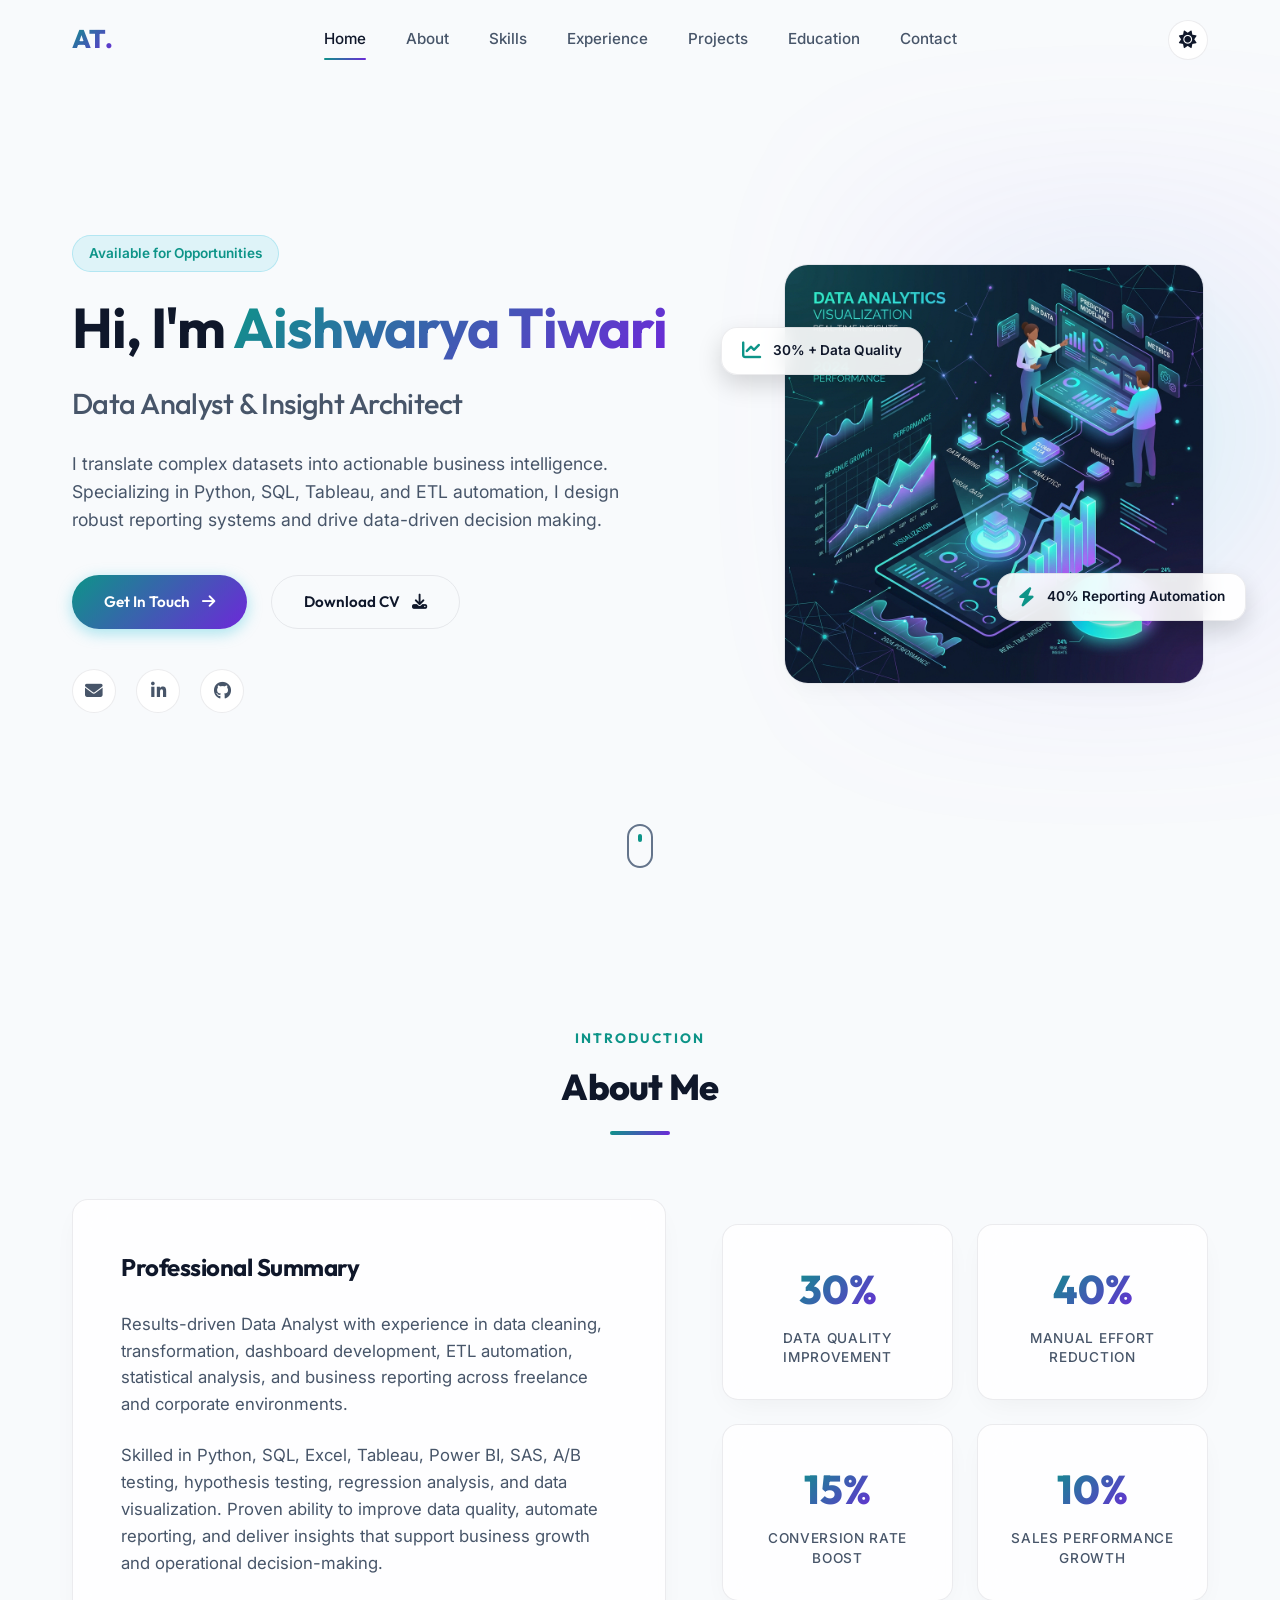
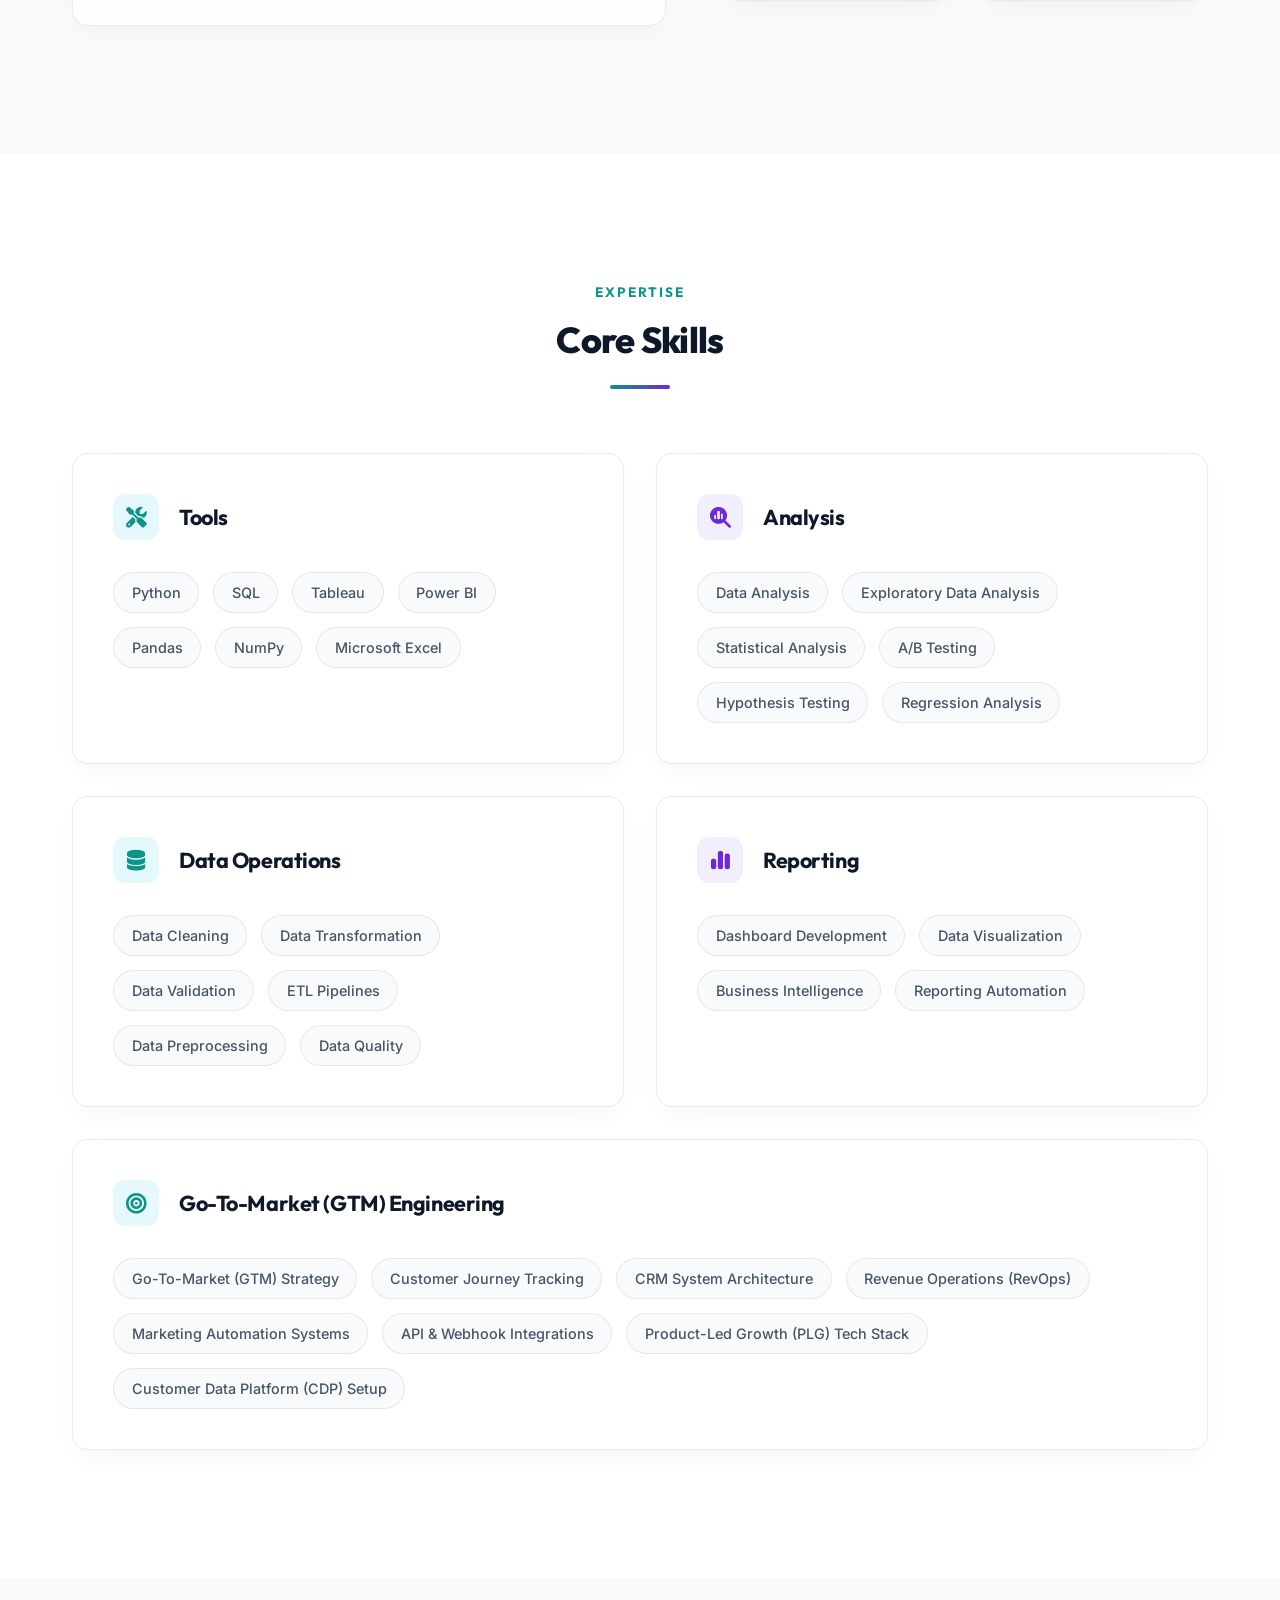
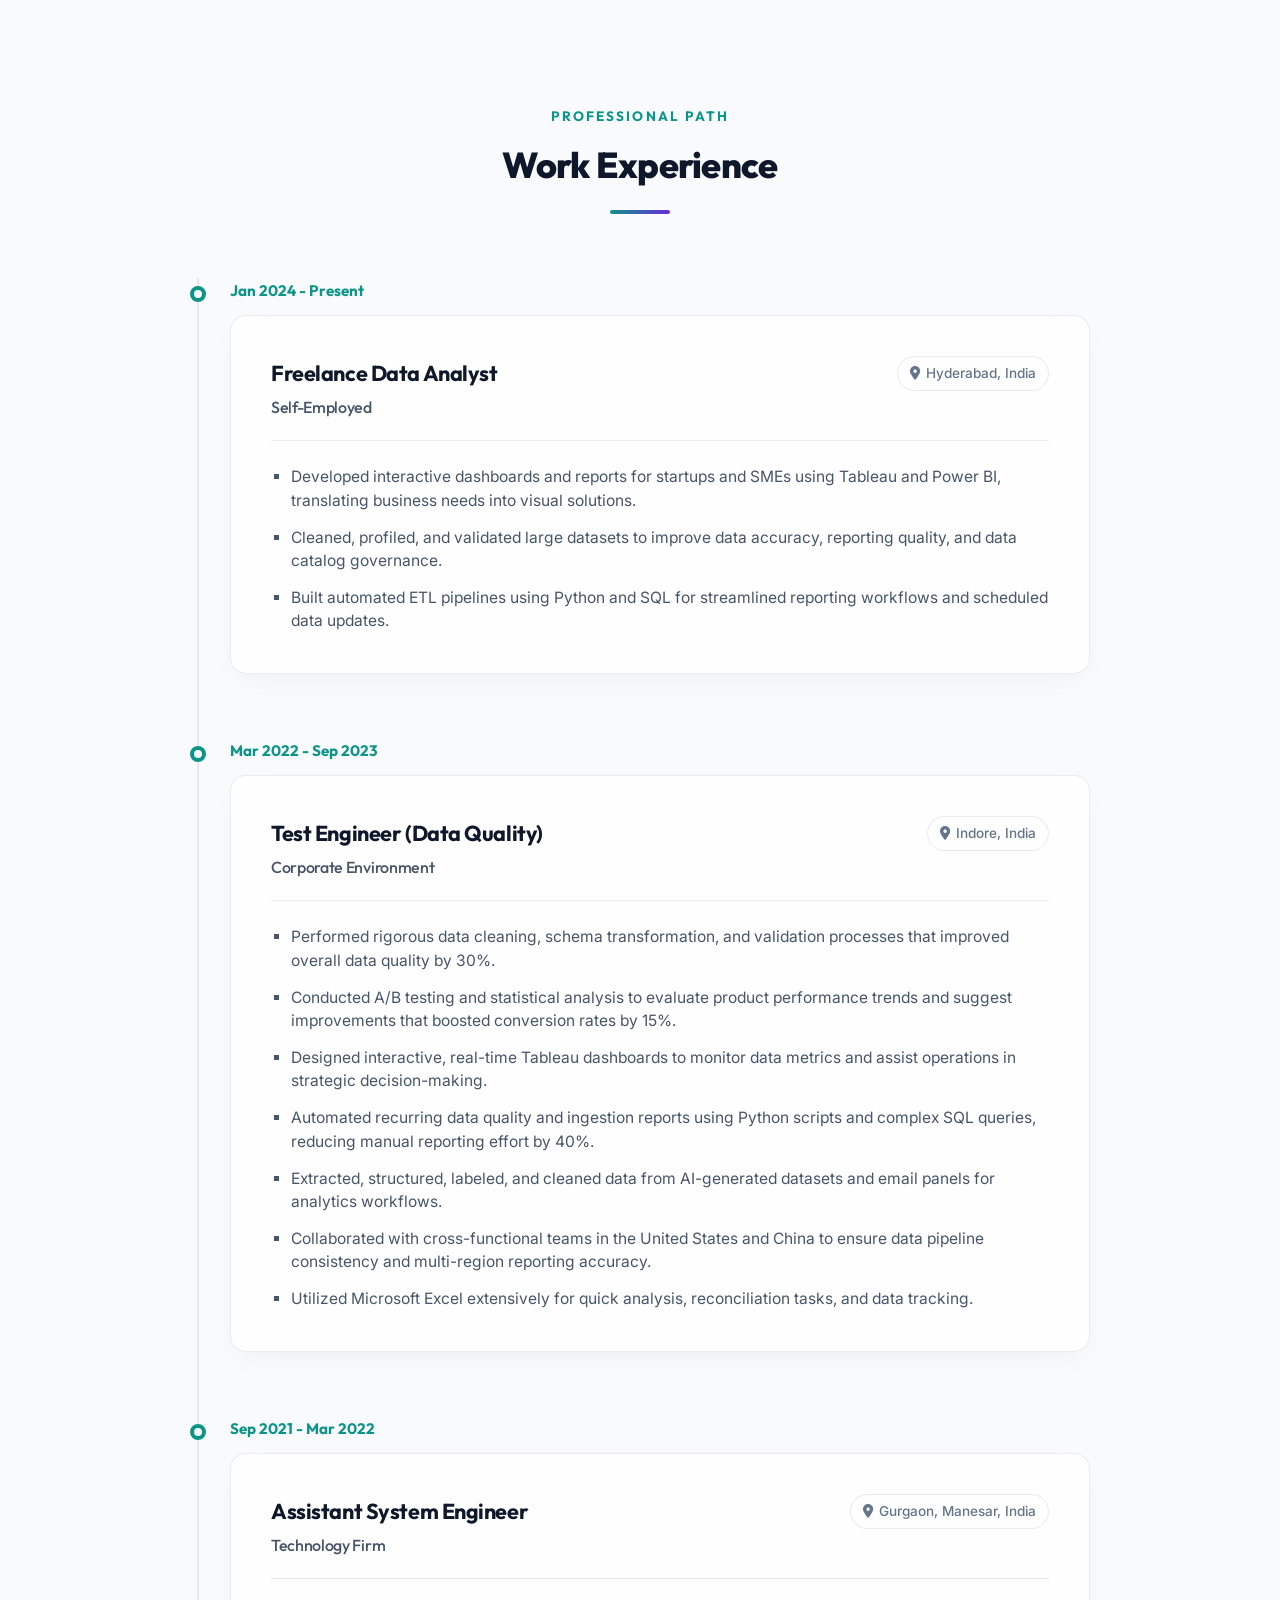
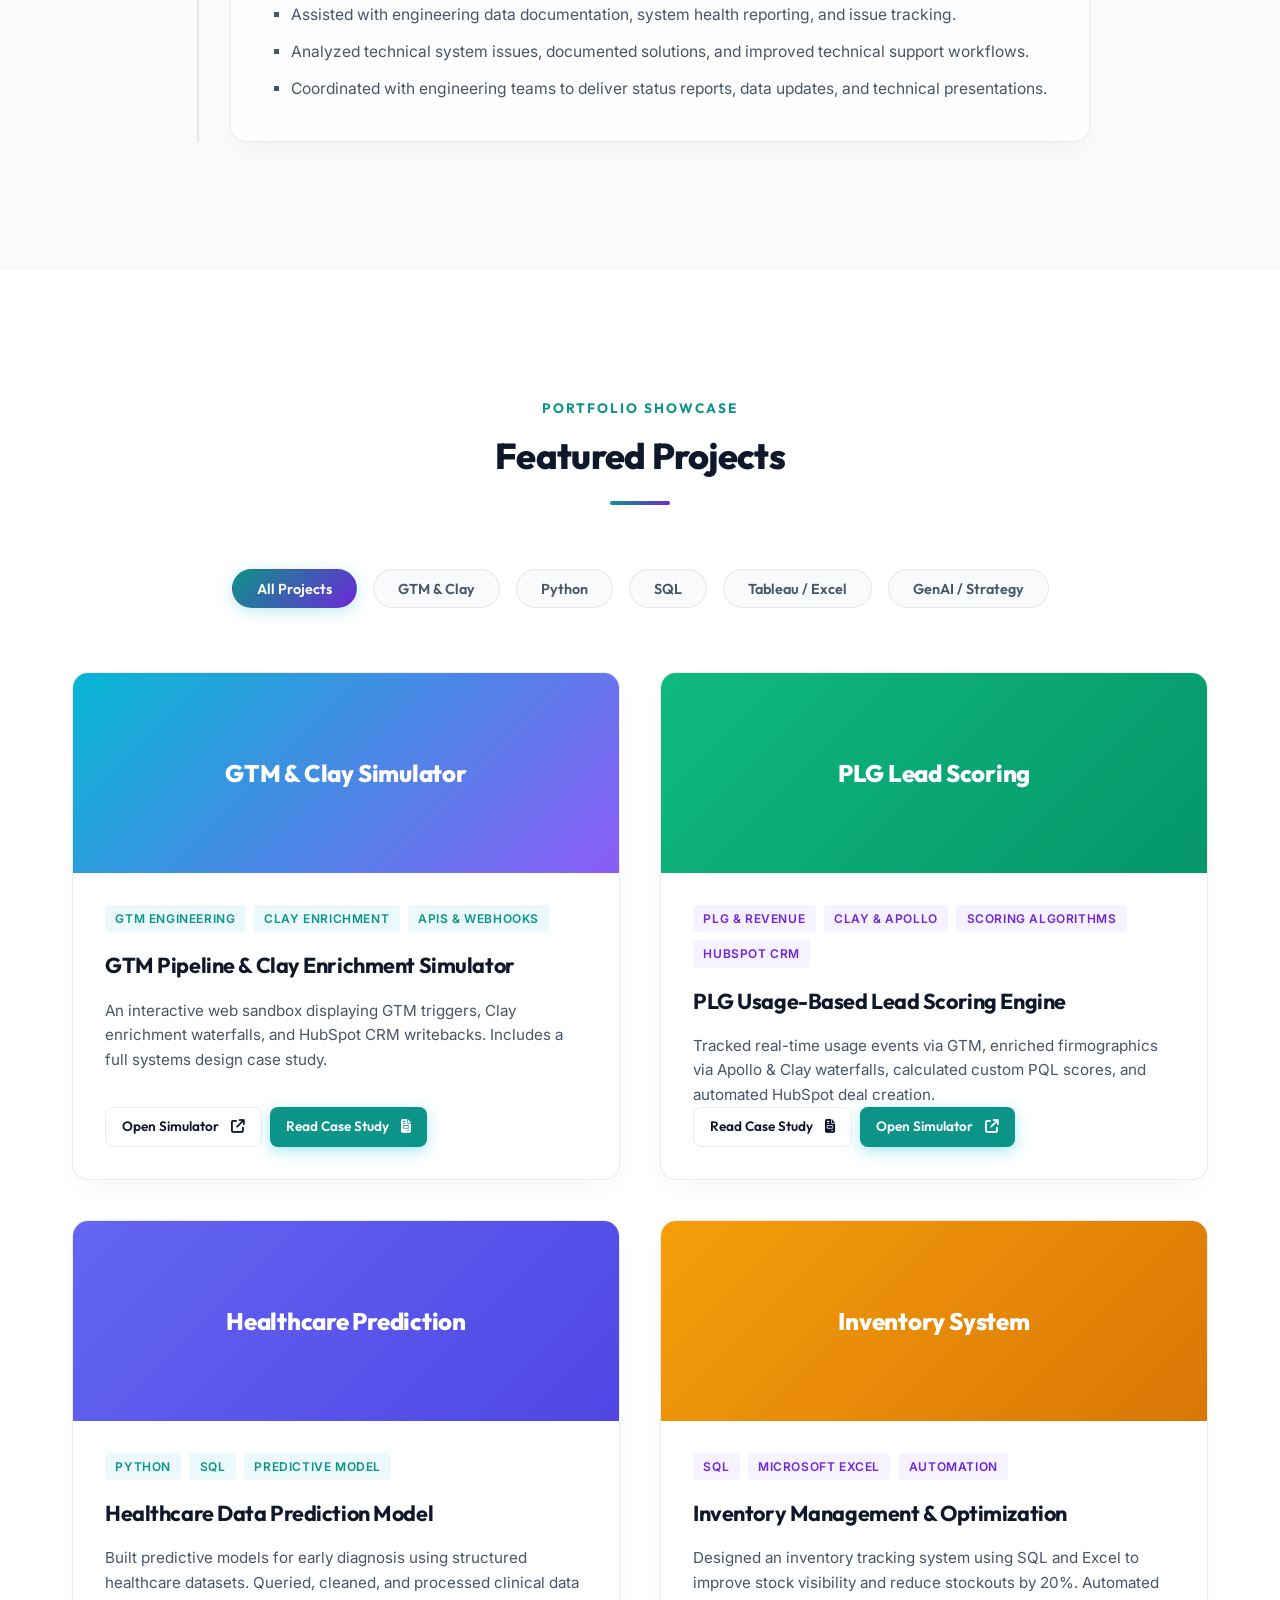
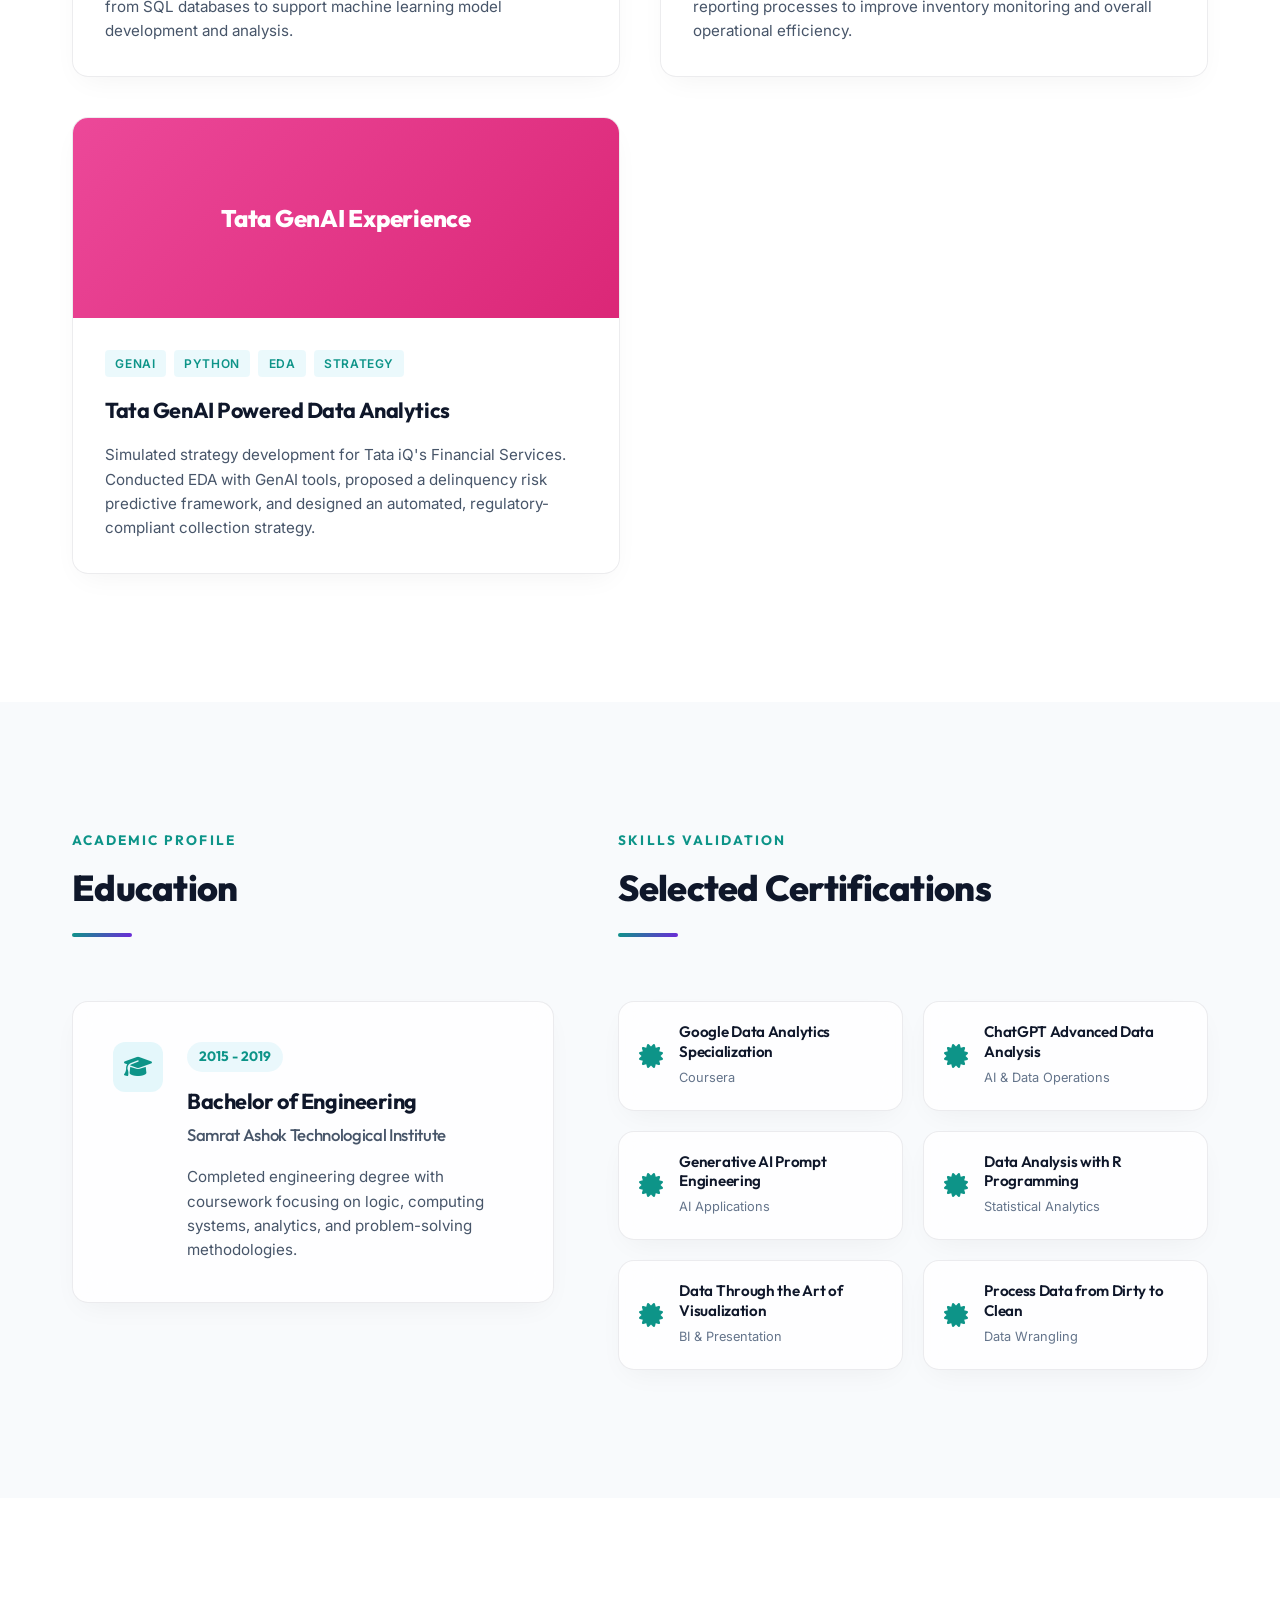
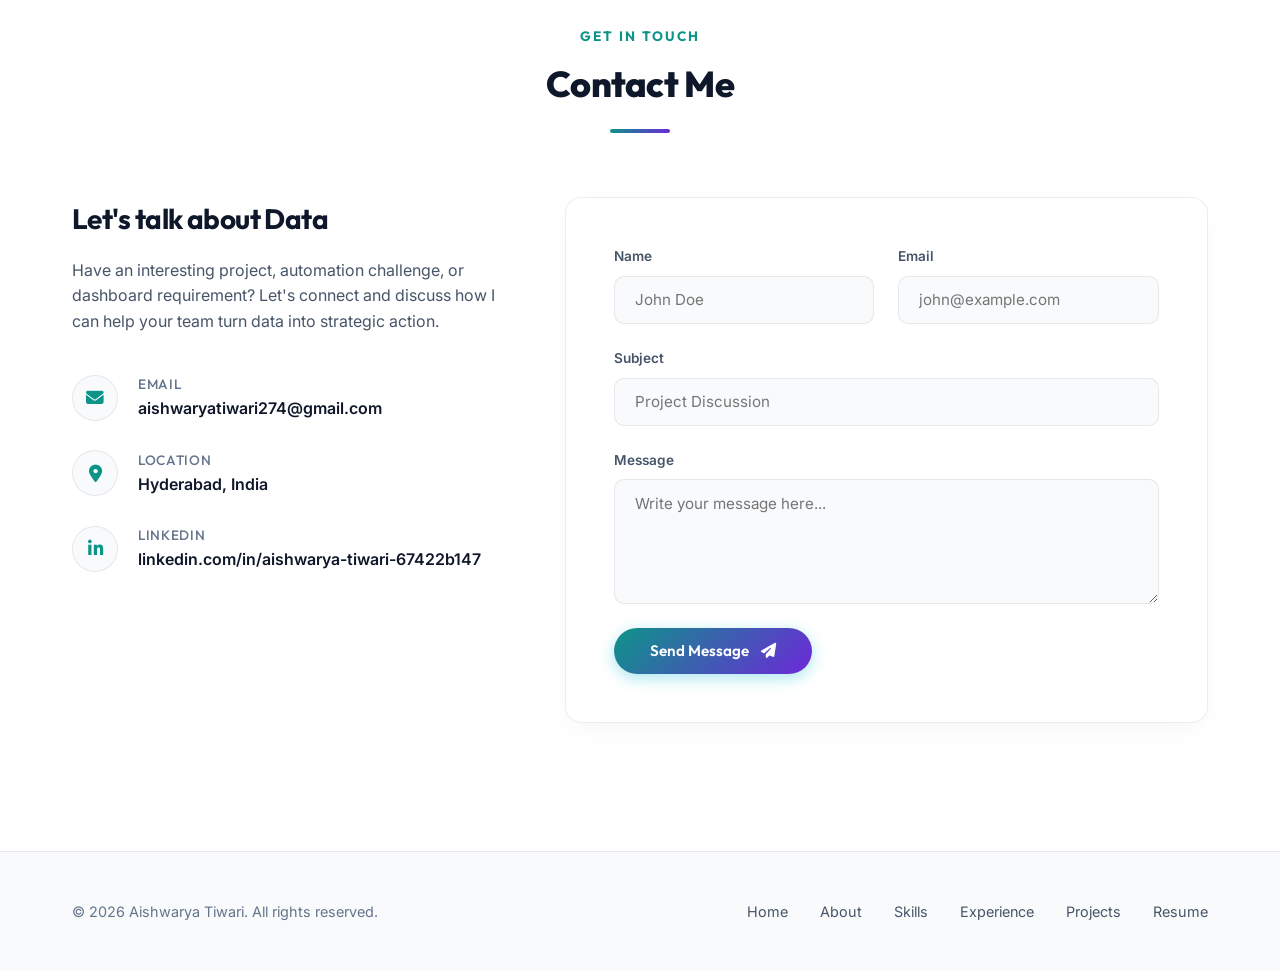
==== commit a9c36433: "Build and integrate PLG usage lead scoring engine project and GTM Sandbox triggers" ====
--- a/index.html
+++ b/index.html
@@ -354,30 +354,30 @@
                     </div>
                 </div>
 
-                <!-- Project 2 (AI Outbound System) -->
-                <div class="project-card glass reveal" data-tags="gtm python genai">
+                <!-- Project 2 (PLG Lead Scoring) -->
+                <div class="project-card glass reveal" data-tags="gtm python sql">
                     <div class="project-media">
                         <div class="project-overlay">
-                            <span class="project-icon"><i class="fa-solid fa-paper-plane"></i></span>
+                            <span class="project-icon"><i class="fa-solid fa-chart-line"></i></span>
                         </div>
                         <div class="project-media-placeholder p-gradient-1">
-                            <span>AI Outbound System</span>
+                            <span>PLG Lead Scoring</span>
                         </div>
                     </div>
                     <div class="project-info">
                         <div class="project-tags">
-                            <span class="tag">GTM &amp; Outbound</span>
-                            <span class="tag">Clay.com</span>
-                            <span class="tag">AI Copywriting</span>
-                            <span class="tag">HubSpot</span>
-                        </div>
-                        <h3 class="project-title">AI-Powered Outbound &amp; Sourcing Engine</h3>
+                            <span class="tag">PLG &amp; Revenue</span>
+                            <span class="tag">Clay &amp; Apollo</span>
+                            <span class="tag">Scoring Algorithms</span>
+                            <span class="tag">HubSpot CRM</span>
+                        </div>
+                        <h3 class="project-title">PLG Usage-Based Lead Scoring Engine</h3>
                         <p class="project-description">
-                            Sourced SaaS targets via Apollo, enriched companies via Clay waterfalls, generated personalized cold emails using GPT-4o Mini, and synced outbound pipelines to HubSpot.
+                            Tracked real-time usage events via GTM, enriched firmographics via Apollo &amp; Clay waterfalls, calculated custom PQL scores, and automated HubSpot deal creation.
                         </p>
                         <div style="display: flex; gap: 0.5rem; margin-top: auto; flex-wrap: wrap;">
-                            <a href="projects/outbound-case-study.html" class="btn btn-secondary" style="padding: 0.5rem 1rem; border-radius: 8px; font-size: 0.85rem; width: fit-content;">Read Case Study <i class="fa-solid fa-file-invoice"></i></a>
-                            <a href="https://docs.google.com/document/d/1zFiDQ1b-55iruq981Rc8gxt55MWutZ-lmDg5tY00Fsk/edit" target="_blank" rel="noopener noreferrer" class="btn btn-primary" style="padding: 0.5rem 1rem; border-radius: 8px; font-size: 0.85rem; width: fit-content; background: var(--accent-primary); border-color: var(--accent-primary);">Google Doc <i class="fa-solid fa-file-word"></i></a>
+                            <a href="projects/plg-case-study.html" class="btn btn-secondary" style="padding: 0.5rem 1rem; border-radius: 8px; font-size: 0.85rem; width: fit-content;">Read Case Study <i class="fa-solid fa-file-invoice"></i></a>
+                            <a href="gtm-sandbox.html" class="btn btn-primary" style="padding: 0.5rem 1rem; border-radius: 8px; font-size: 0.85rem; width: fit-content; background: var(--accent-primary); border-color: var(--accent-primary);">Open Simulator <i class="fa-solid fa-arrow-up-right-from-square"></i></a>
                         </div>
                     </div>
                 </div>
